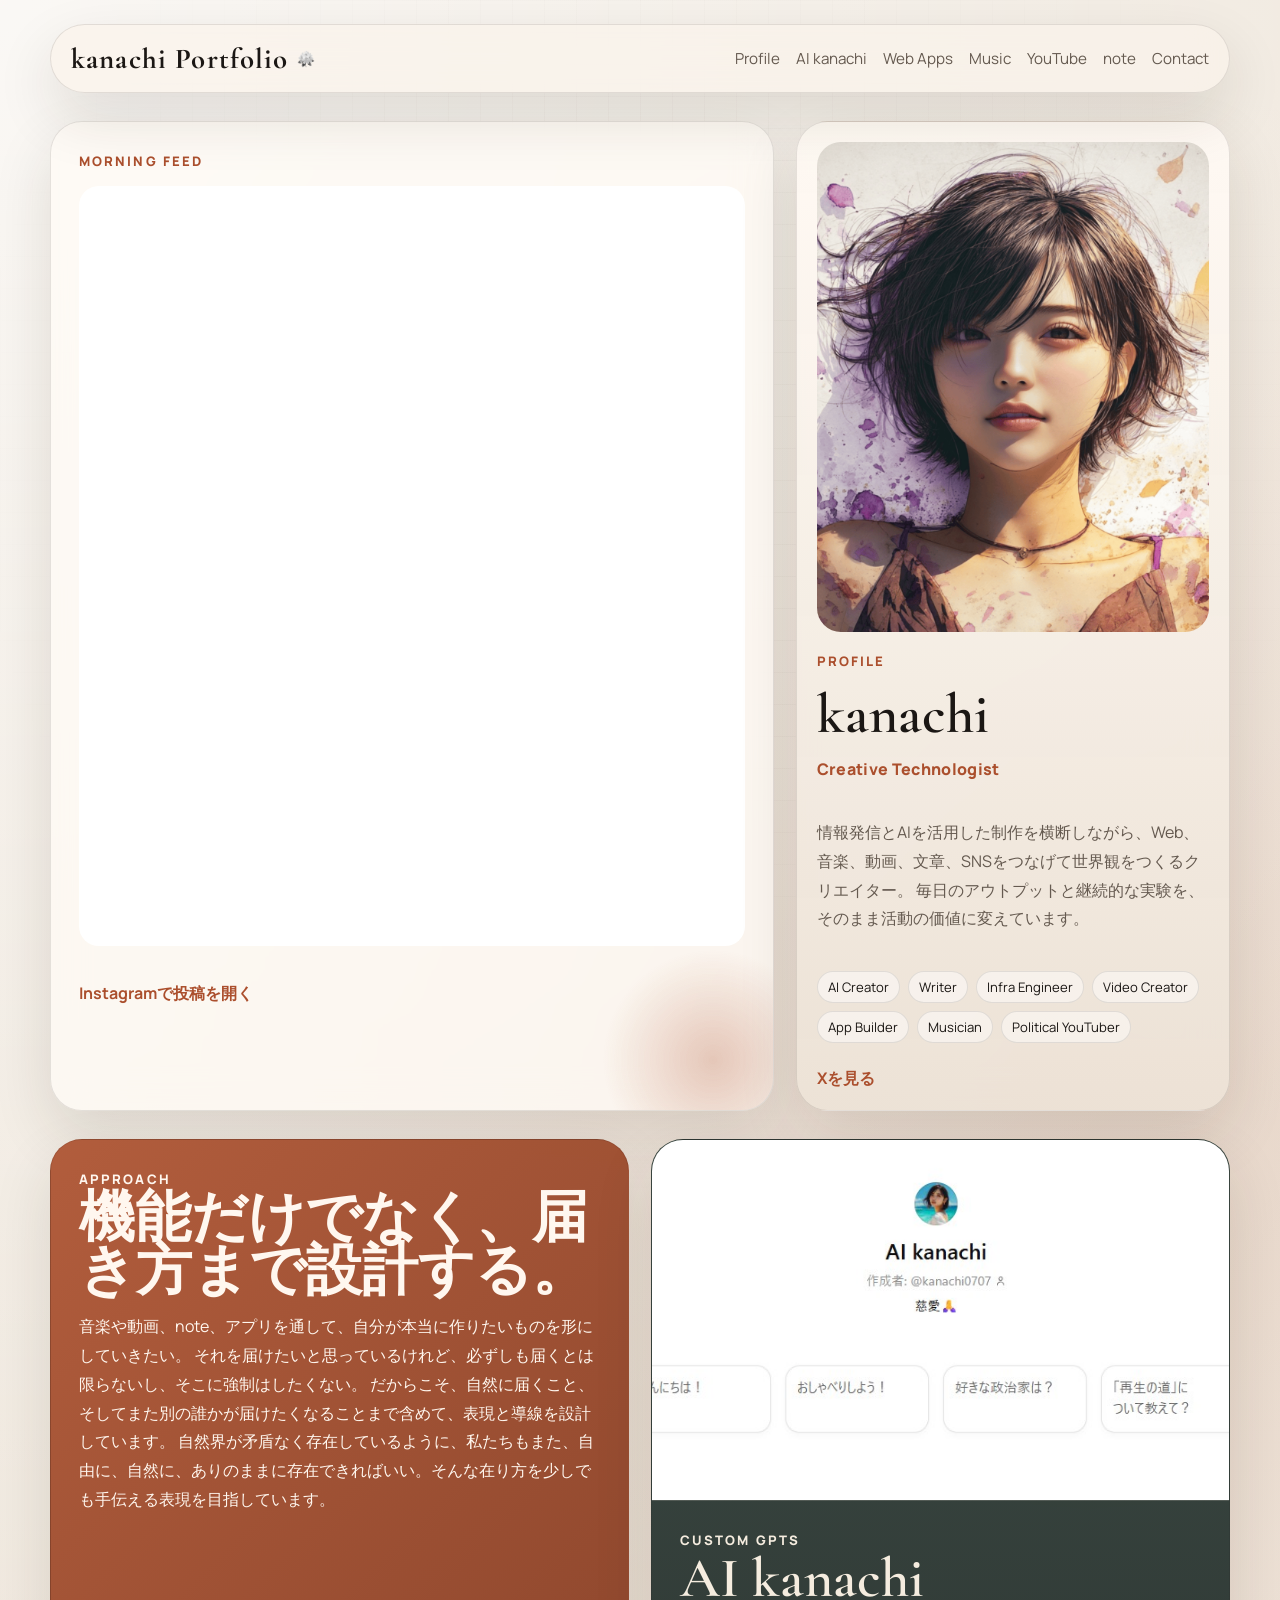
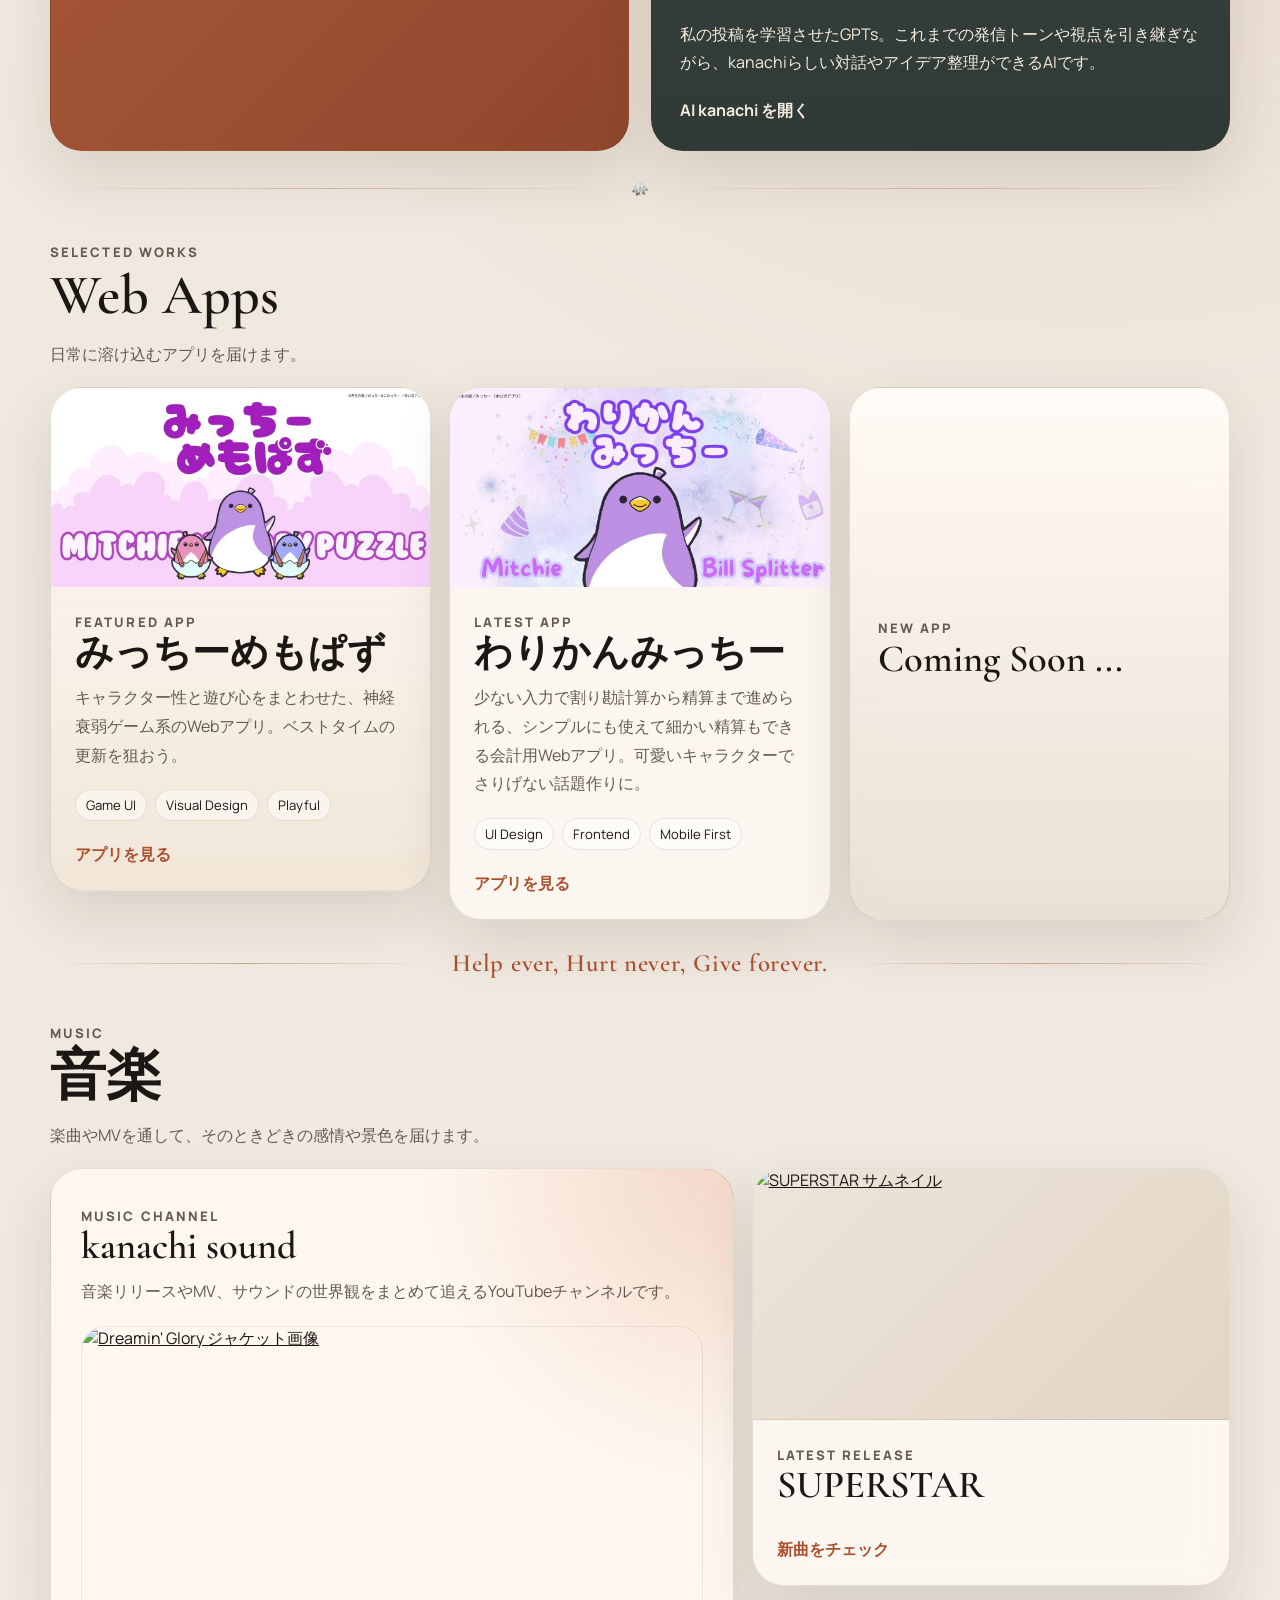
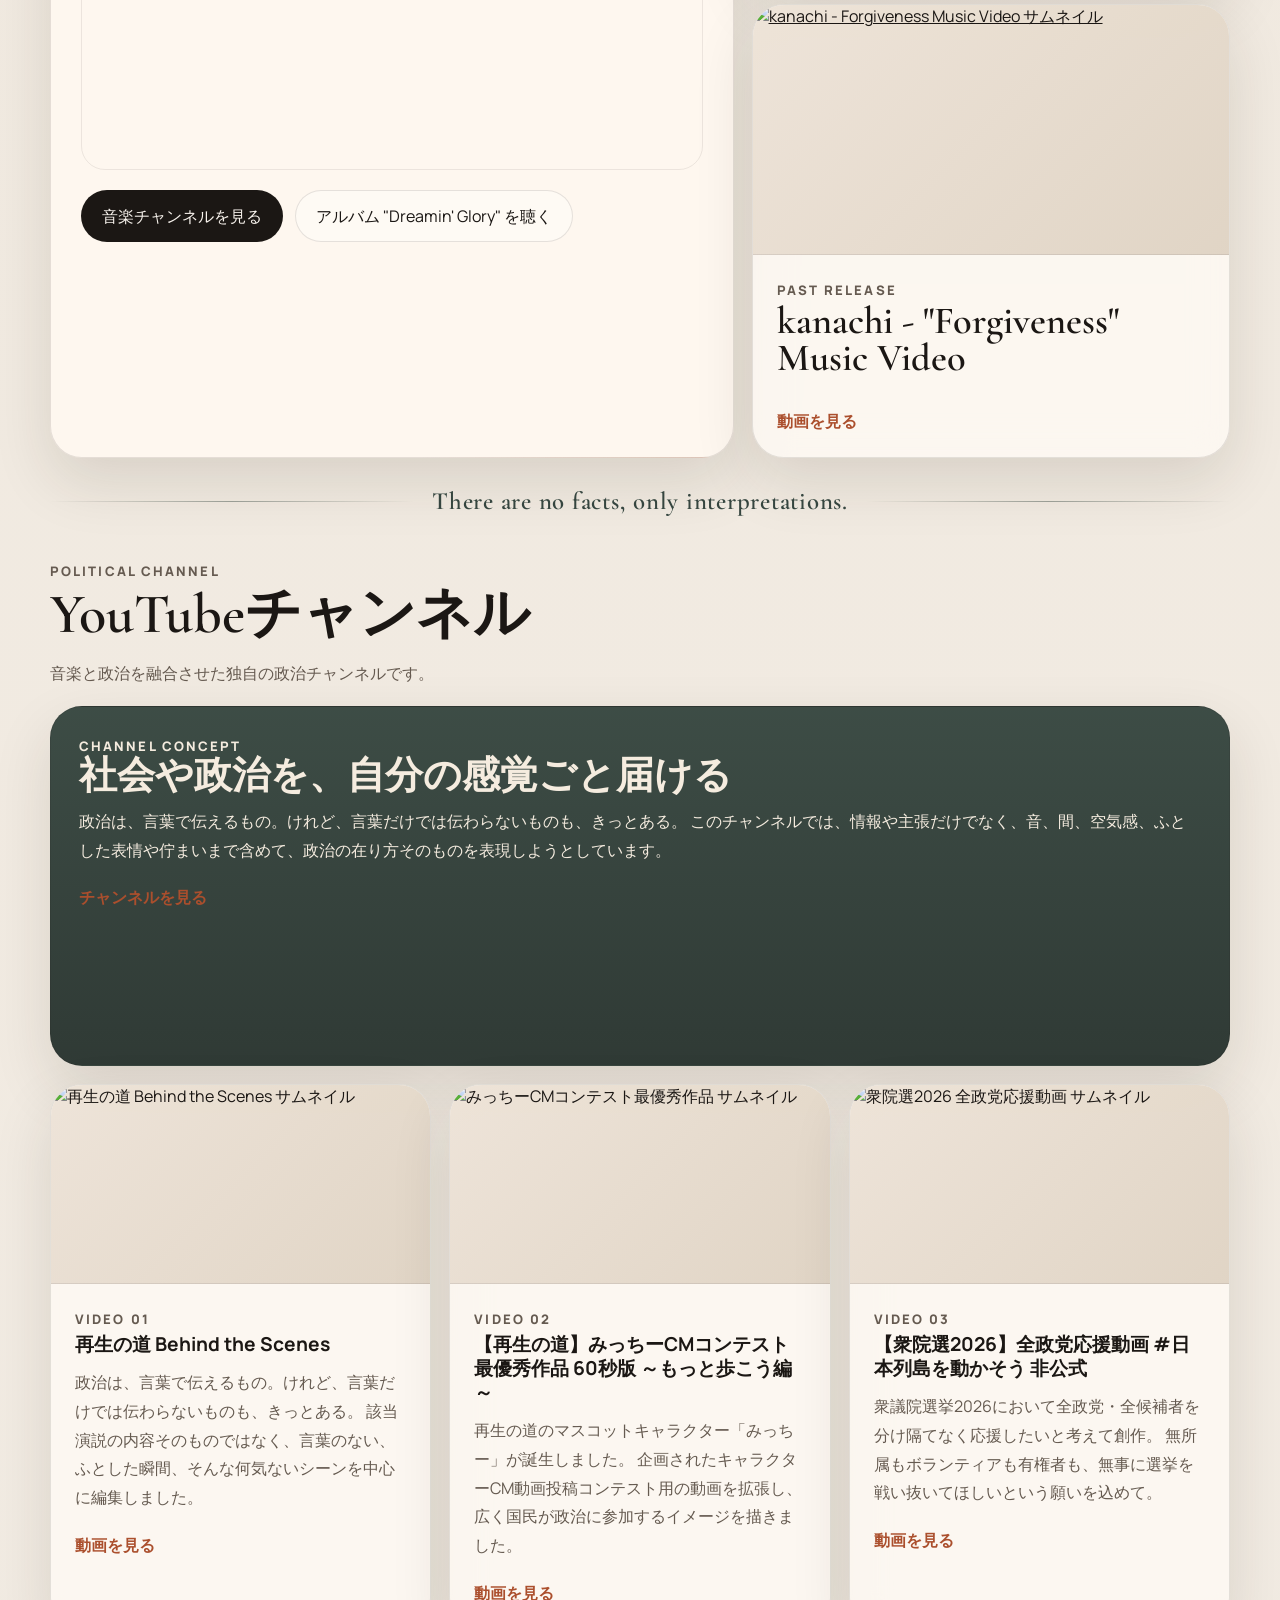
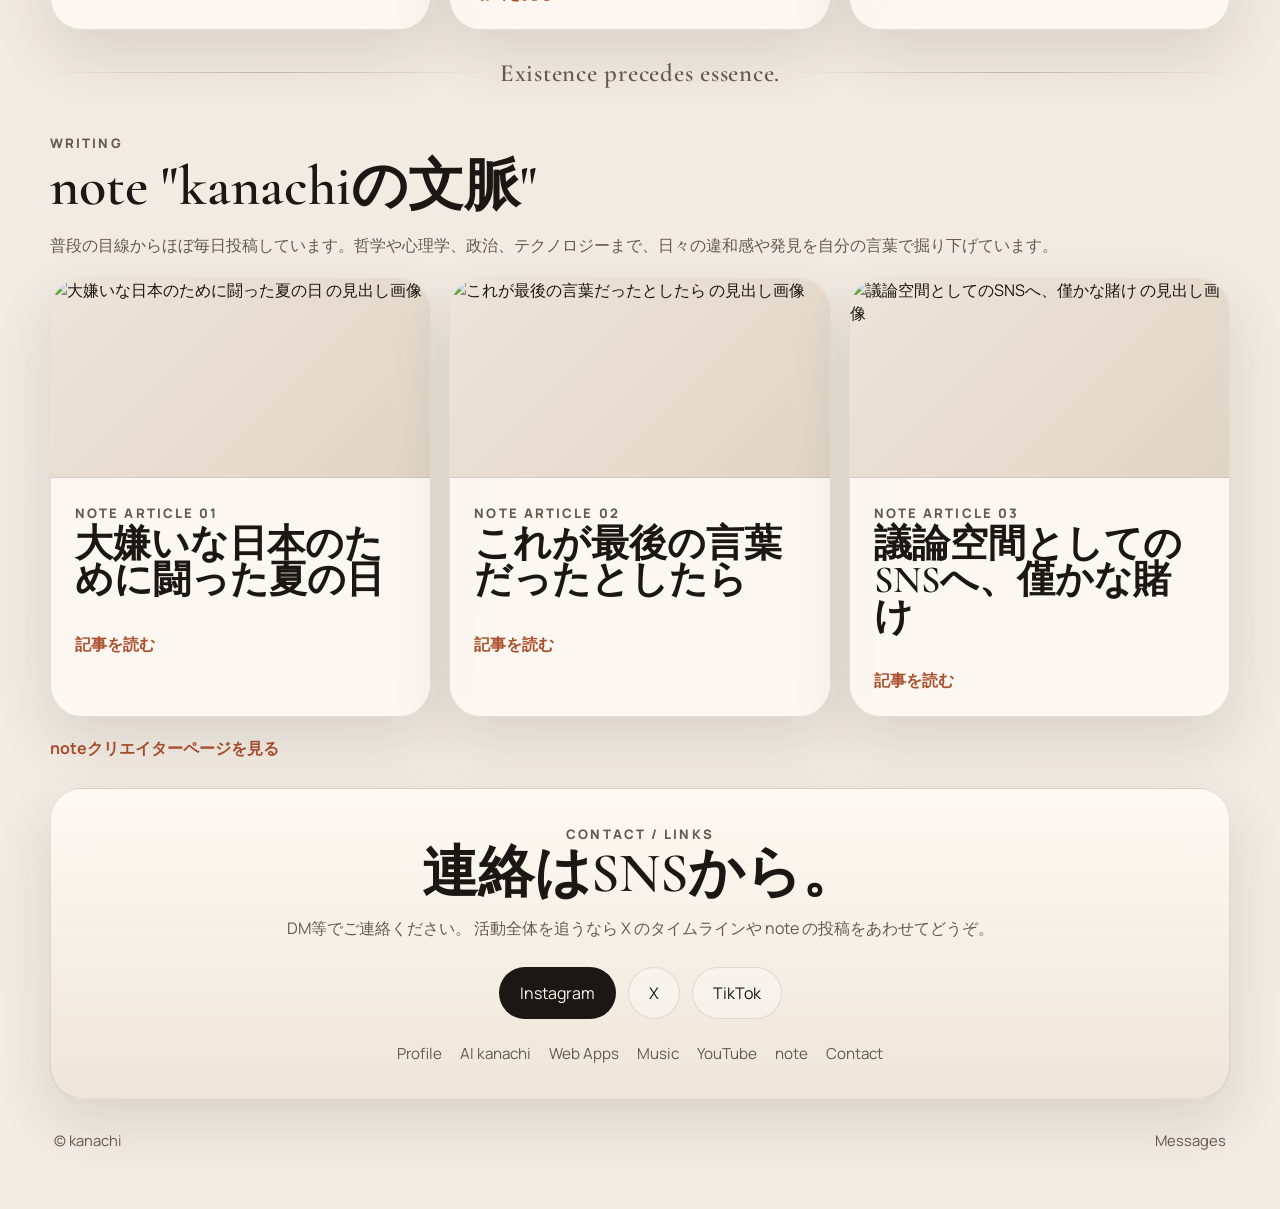
==== index.html @ 0293bef7 "Tighten profile spacing and top anchor" ====
﻿<!DOCTYPE html>
<html lang="ja">
<head>
  <meta charset="UTF-8">
  <meta name="viewport" content="width=device-width, initial-scale=1.0">
  <title>kanachi Portfolio</title>
  <meta name="description" content="kanachi | Creative Technologist">
  <meta property="og:title" content="kanachi Portfolio">
  <meta property="og:description" content="kanachi | Creative Technologist">
  <meta property="og:type" content="website">
  <meta property="og:site_name" content="kanachi Portfolio">
  <meta property="og:locale" content="ja_JP">
  <meta property="og:url" content="https://kanachi0707.github.io/portfolio/">
  <meta property="og:image" content="https://kanachi0707.github.io/portfolio/image/OGP.jpg">
  <meta property="og:image:width" content="1200">
  <meta property="og:image:height" content="630">
  <meta property="og:image:alt" content="kanachi Portfolio OGP image">
  <link rel="canonical" href="https://kanachi0707.github.io/portfolio/">
  <meta name="twitter:card" content="summary_large_image">
  <meta name="twitter:title" content="kanachi Portfolio">
  <meta name="twitter:description" content="kanachi | Creative Technologist">
  <meta name="twitter:url" content="https://kanachi0707.github.io/portfolio/">
  <meta name="twitter:image" content="https://kanachi0707.github.io/portfolio/image/OGP.jpg">
  <meta name="twitter:image:alt" content="kanachi Portfolio OGP image">
  <meta name="theme-color" content="#f2ece4">
  <link rel="icon" type="image/jpeg" href="./image/fabicon.jpg">
  <link rel="apple-touch-icon" href="./image/kanachi-apple.png">
  <link rel="manifest" href="./site.webmanifest">
  <meta name="apple-mobile-web-app-capable" content="yes">
  <meta name="apple-mobile-web-app-title" content="kanachi">
  <link rel="preconnect" href="https://fonts.googleapis.com">
  <link rel="preconnect" href="https://fonts.gstatic.com" crossorigin>
  <link href="https://fonts.googleapis.com/css2?family=Cormorant+Garamond:wght@500;600;700&family=Manrope:wght@400;500;700;800&display=swap" rel="stylesheet">
  <link rel="stylesheet" href="./style.css">
</head>
<body>
  <div id="top" class="page-shell">
    <header class="site-header">
      <a class="brand" href="#top">
        <span>kanachi Portfolio</span>
        <img class="brand-mark" src="./image/flower.png" alt="" aria-hidden="true">
      </a>
      <button class="menu-button" type="button" aria-expanded="false" aria-controls="site-nav">Menu</button>
      <nav id="site-nav" class="site-nav" aria-label="主要ナビゲーション">
        <a href="#profile">Profile</a>
        <a href="#ai-kanachi">AI kanachi</a>
        <a href="#works">Web Apps</a>
        <a href="#music">Music</a>
        <a href="#channel">YouTube</a>
        <a href="#writing">note</a>
        <a href="#contact">Contact</a>
      </nav>
    </header>

    <main>
      <section class="hero reveal">
        <div class="hero-copy hero-copy--wide">
          <div class="hero-preview-card hero-preview-card--wide">
            <p class="meta-line">Morning Feed</p>
            <div class="instagram-live-slot" data-variant="hero">
              <p class="instagram-loading">Instagram投稿を読み込み中です。</p>
            </div>
          </div>
</div>
        <aside id="profile" class="profile-card">
          <div class="profile-image-wrap">
            <img class="profile-image" src="./image/kanachihub.png" alt="kanachiのプロフィール画像">
          </div>
          <div class="profile-body">
            <p class="panel-label">Profile</p>
            <h2>kanachi</h2>
            <p class="profile-role">Creative Technologist</p>
            <p class="profile-text">
              情報発信とAIを活用した制作を横断しながら、Web、音楽、動画、文章、SNSをつなげて世界観をつくるクリエイター。
              毎日のアウトプットと継続的な実験を、そのまま活動の価値に変えています。
            </p>
            <div class="tag-row profile-tags">
              <span>AI Creator</span>
              <span>Writer</span>
              <span>Infra Engineer</span>
              <span>Video Creator</span>
              <span>App Builder</span>
              <span>Musician</span>
              <span>Political YouTuber</span>
            </div>
            <div class="profile-links">
              <a class="text-link" href="https://x.com/kanachi0707" target="_blank" rel="noreferrer">Xを見る</a>
            </div>
          </div>
        </aside>
      </section>

      <section class="intro-grid reveal">
        <article class="intro-card intro-card--accent">
          <p class="card-kicker">Approach</p>
          <h2>機能だけでなく、届き方まで設計する。</h2>
          <p>
            音楽や動画、note、アプリを通して、自分が本当に作りたいものを形にしていきたい。
            それを届けたいと思っているけれど、必ずしも届くとは限らないし、そこに強制はしたくない。
            だからこそ、自然に届くこと、そしてまた別の誰かが届けたくなることまで含めて、表現と導線を設計しています。
            自然界が矛盾なく存在しているように、私たちもまた、自由に、自然に、ありのままに存在できればいい。そんな在り方を少しでも手伝える表現を目指しています。
          </p>
        </article>
        <article id="ai-kanachi" class="intro-card ai-card ai-card--media">
          <div class="ai-card__visual">
            <img class="ai-card__image" src="./image/aikanachi.jpg" alt="AI kanachi のイメージ">
          </div>
          <div class="ai-card__body">
            <p class="card-kicker">Custom GPTs</p>
            <h2>AI kanachi</h2>
            <p>
              私の投稿を学習させたGPTs。これまでの発信トーンや視点を引き継ぎながら、kanachiらしい対話やアイデア整理ができるAIです。
            </p>
            <a class="text-link" href="https://chatgpt.com/g/g-675281b76c7881918175779fa678badf-ai-kanachi" target="_blank" rel="noreferrer">AI kanachi を開く</a>
          </div>
        </article>
      </section>

      <div class="flower-divider reveal" aria-hidden="true">
        <span class="flower-divider__rule"></span>
        <img class="flower-divider__icon" src="./image/flower.png" alt="">
        <span class="flower-divider__rule"></span>
      </div>

      <section id="works" class="content-section reveal">
        <div class="section-heading">
          <p class="section-label">Selected Works</p>
          <h2>Web Apps</h2>
          <p>日常に溶け込むアプリを届けます。</p>
        </div>
        <div class="cards-grid cards-grid--works">
          <article class="project-card project-card--media featured-card">
            <a class="project-visual" href="https://kanachi0707.github.io/memorypuzzle/" target="_blank" rel="noreferrer">
              <img class="project-ogp" src="./image/OGP_mempuz.jpg" alt="みっちーめもぱず のOGP画像">
            </a>
            <div class="project-content">
              <p class="meta-line">Featured App</p>
              <h3>みっちーめもぱず</h3>
              <p>
                キャラクター性と遊び心をまとわせた、神経衰弱ゲーム系のWebアプリ。ベストタイムの更新を狙おう。
              </p>
              <div class="tag-row">
                <span>Game UI</span>
                <span>Visual Design</span>
                <span>Playful</span>
              </div>
              <a class="text-link" href="https://kanachi0707.github.io/memorypuzzle/" target="_blank" rel="noreferrer">アプリを見る</a>
            </div>
          </article>
          <article class="project-card project-card--media">
            <a class="project-visual" href="https://kanachi0707.github.io/warikan/" target="_blank" rel="noreferrer">
              <img class="project-ogp" src="./image/OGP_warikan.jpg" alt="わりかんみっちー のOGP画像">
            </a>
            <div class="project-content">
              <p class="meta-line">LATEST APP</p>
              <h3>わりかんみっちー</h3>
              <p>
                少ない入力で割り勘計算から精算まで進められる、シンプルにも使えて細かい精算もできる会計用Webアプリ。可愛いキャラクターでさりげない話題作りに。
              </p>
              <div class="tag-row">
                <span>UI Design</span>
                <span>Frontend</span>
                <span>Mobile First</span>
              </div>
              <a class="text-link" href="https://kanachi0707.github.io/warikan/" target="_blank" rel="noreferrer">アプリを見る</a>
            </div>
          </article>
          <article class="project-card project-card--placeholder">
            <p class="meta-line">New App</p>
            <h3>Coming Soon ...</h3>
          </article>
        </div>
      </section>

      <div class="guiding-line reveal">
        <span class="guiding-line__rule" aria-hidden="true"></span>
        <a class="guiding-line__link" href="./words-help-ever.html">Help ever, Hurt never, Give forever.</a>
        <span class="guiding-line__rule" aria-hidden="true"></span>
      </div>

      <section id="music" class="content-section content-section--split reveal">
        <div class="section-heading">
          <p class="section-label">Music</p>
          <h2>音楽</h2>
          <p>楽曲やMVを通して、そのときどきの感情や景色を届けます。</p>
        </div>
        <div class="split-layout">
          <article class="spotlight-card">
            <p class="meta-line">Music Channel</p>
            <h3>kanachi sound</h3>
            <p>音楽リリースやMV、サウンドの世界観をまとめて追えるYouTubeチャンネルです。</p>
            <a class="spotlight-card__visual" href="https://www.youtube.com/playlist?list=OLAK5uy_mONM-53iprDmlLLhr1kN8z2uVm4M3Mjqo" target="_blank" rel="noreferrer">
              <img class="spotlight-card__image" src="https://i.ytimg.com/vi/_BJZ_tHwANk/hqdefault.jpg" alt="Dreamin' Glory ジャケット画像">
            </a>
            <div class="spotlight-actions">
              <a class="button button--solid" href="https://www.youtube.com/@kanachisound" target="_blank" rel="noreferrer">音楽チャンネルを見る</a>
              <a class="button button--ghost" href="https://www.youtube.com/playlist?list=OLAK5uy_mONM-53iprDmlLLhr1kN8z2uVm4M3Mjqo" target="_blank" rel="noreferrer">アルバム "Dreamin' Glory" を聴く</a>
            </div>
          </article>
          <div class="stack-list">
            <article class="mini-card mini-card--media">
              <a class="mini-card__visual" href="https://youtube.com/playlist?list=OLAK5uy_mSwegW7PwsdAsZ01VCBwgesSqKFGflDHw&si=W1vGJjs-WfnSrsyW" target="_blank" rel="noreferrer">
                <img class="mini-card__image" src="https://i.ytimg.com/vi/WN7avp5xdLE/hqdefault.jpg" alt="SUPERSTAR サムネイル">
              </a>
              <div class="mini-card__body">
                <p class="meta-line">Latest Release</p>
                <h3>SUPERSTAR</h3>
                <a class="text-link" href="https://youtube.com/playlist?list=OLAK5uy_mSwegW7PwsdAsZ01VCBwgesSqKFGflDHw&si=W1vGJjs-WfnSrsyW" target="_blank" rel="noreferrer">新曲をチェック</a>
              </div>
            </article>
            <article class="mini-card mini-card--media">
              <a class="mini-card__visual" href="https://www.youtube.com/watch?v=tKGsreGYMgE" target="_blank" rel="noreferrer">
                <img class="mini-card__image" src="https://i.ytimg.com/vi/tKGsreGYMgE/hqdefault.jpg" alt="kanachi - Forgiveness Music Video サムネイル">
              </a>
              <div class="mini-card__body">
                <p class="meta-line">Past Release</p>
                <h3>kanachi - "Forgiveness" Music Video</h3>
                <a class="text-link" href="https://www.youtube.com/watch?v=tKGsreGYMgE" target="_blank" rel="noreferrer">動画を見る</a>
              </div>
            </article>
          </div>
        </div>
      </section>

      <div class="guiding-line guiding-line--forest reveal">
        <span class="guiding-line__rule" aria-hidden="true"></span>
        <a class="guiding-line__link" href="./words-interpretations.html">There are no facts, only interpretations.</a>
        <span class="guiding-line__rule" aria-hidden="true"></span>
      </div>

      <section id="channel" class="content-section reveal">
        <div class="section-heading">
          <p class="section-label">Political Channel</p>
          <h2>YouTubeチャンネル</h2>
          <p>音楽と政治を融合させた独自の政治チャンネルです。</p>
        </div>
        <div class="channel-layout channel-layout--stacked">
          <article class="channel-card">
            <p class="meta-line">Channel Concept</p>
            <h3>社会や政治を、自分の感覚ごと届ける</h3>
            <p>
              政治は、言葉で伝えるもの。けれど、言葉だけでは伝わらないものも、きっとある。
              このチャンネルでは、情報や主張だけでなく、音、間、空気感、ふとした表情や佇まいまで含めて、政治の在り方そのものを表現しようとしています。
            </p>
            <a class="text-link" href="https://www.youtube.com/@kanachi0707" target="_blank" rel="noreferrer">チャンネルを見る</a>
          </article>
          <div class="video-grid">
            <article class="video-card">
              <div class="video-thumb-wrap">
                <img class="video-thumb" src="https://img.youtube.com/vi/J1ZR496Zzzc/hqdefault.jpg" alt="再生の道 Behind the Scenes サムネイル">
              </div>
              <div class="video-card__body">
                <p class="meta-line">Video 01</p>
                <h3 class="video-card__title--compact">再生の道 Behind the Scenes</h3>
                <p>
                  政治は、言葉で伝えるもの。けれど、言葉だけでは伝わらないものも、きっとある。
                  該当演説の内容そのものではなく、言葉のない、ふとした瞬間、そんな何気ないシーンを中心に編集しました。
                </p>
                <a class="text-link" href="https://www.youtube.com/watch?v=J1ZR496Zzzc" target="_blank" rel="noreferrer">動画を見る</a>
              </div>
            </article>
            <article class="video-card">
              <div class="video-thumb-wrap">
                <img class="video-thumb" src="https://img.youtube.com/vi/C3FgVC5IKrI/hqdefault.jpg" alt="みっちーCMコンテスト最優秀作品 サムネイル">
              </div>
              <div class="video-card__body">
                <p class="meta-line">Video 02</p>
                <h3 class="video-card__title--compact">【再生の道】みっちーCMコンテスト最優秀作品 60秒版 ～もっと歩こう編～</h3>
                <p>
                  再生の道のマスコットキャラクター「みっちー」が誕生しました。
                  企画されたキャラクターCM動画投稿コンテスト用の動画を拡張し、広く国民が政治に参加するイメージを描きました。
                </p>
                <a class="text-link" href="https://www.youtube.com/watch?v=C3FgVC5IKrI" target="_blank" rel="noreferrer">動画を見る</a>
              </div>
            </article>
            <article class="video-card">
              <div class="video-thumb-wrap">
                <img class="video-thumb" src="https://img.youtube.com/vi/yLJySVWP5ug/hqdefault.jpg" alt="衆院選2026 全政党応援動画 サムネイル">
              </div>
              <div class="video-card__body">
                <p class="meta-line">Video 03</p>
                <h3 class="video-card__title--compact">【衆院選2026】全政党応援動画 #日本列島を動かそう 非公式</h3>
                <p>
                  衆議院選挙2026において全政党・全候補者を分け隔てなく応援したいと考えて創作。
                  無所属もボランティアも有権者も、無事に選挙を戦い抜いてほしいという願いを込めて。
                </p>
                <a class="text-link" href="https://youtu.be/yLJySVWP5ug" target="_blank" rel="noreferrer">動画を見る</a>
              </div>
            </article>
          </div>
        </div>
      </section>

      <div class="guiding-line guiding-line--paper reveal">
        <span class="guiding-line__rule" aria-hidden="true"></span>
        <a class="guiding-line__link" href="./words-existence.html">Existence precedes essence.</a>
        <span class="guiding-line__rule" aria-hidden="true"></span>
      </div>

      <section id="writing" class="content-section content-section--editorial reveal">
        <div class="section-heading">
          <p class="section-label">Writing</p>
          <h2>note "kanachiの文脈"</h2>
          <p>普段の目線からほぼ毎日投稿しています。哲学や心理学、政治、テクノロジーまで、日々の違和感や発見を自分の言葉で掘り下げています。</p>
        </div>
        <div class="editorial-grid editorial-grid--notes">
          <article class="essay-card essay-card--media">
            <div class="essay-visual">
              <img class="essay-ogp" src="https://assets.st-note.com/production/uploads/images/150839181/rectangle_large_type_2_ae4a0f712758dc8754ea646e160f1f69.png?width=1200" alt="大嫌いな日本のために闘った夏の日 の見出し画像">
            </div>
            <div class="essay-content">
              <p class="meta-line">Note Article 01</p>
              <h3>大嫌いな日本のために闘った夏の日</h3>
              <a class="text-link" href="https://note.com/kanach/n/n4ac36de35c74" target="_blank" rel="noreferrer">記事を読む</a>
            </div>
          </article>
          <article class="essay-card essay-card--media">
            <div class="essay-visual">
              <img class="essay-ogp" src="https://assets.st-note.com/production/uploads/images/210853476/rectangle_large_type_2_9e786cea6ab2af4f34408410202eebd1.png?width=1280" alt="これが最後の言葉だったとしたら の見出し画像">
            </div>
            <div class="essay-content">
              <p class="meta-line">Note Article 02</p>
              <h3>これが最後の言葉だったとしたら</h3>
              <a class="text-link" href="https://note.com/kanach/n/n2f4f0486bec9" target="_blank" rel="noreferrer">記事を読む</a>
            </div>
          </article>
          <article class="essay-card essay-card--media">
            <div class="essay-visual">
              <img class="essay-ogp" src="https://assets.st-note.com/production/uploads/images/7243521/rectangle_large_type_2_eeba232ff3f3f13e1de22b255ece7ba8.jpg?width=1280" alt="議論空間としてのSNSへ、僅かな賭け の見出し画像">
            </div>
            <div class="essay-content">
              <p class="meta-line">Note Article 03</p>
              <h3>議論空間としてのSNSへ、僅かな賭け</h3>
              <a class="text-link" href="https://note.com/kanach/n/ne1556537ce5f" target="_blank" rel="noreferrer">記事を読む</a>
            </div>
          </article>
        </div>
        <a class="text-link text-link--section" href="https://note.com/kanach" target="_blank" rel="noreferrer">noteクリエイターページを見る</a>
      </section>

      <section id="contact" class="contact-section reveal">
        <p class="section-label">Contact / Links</p>
        <h2>連絡はSNSから。</h2>
        <p>
          DM等でご連絡ください。
          活動全体を追うなら X のタイムラインや note の投稿をあわせてどうぞ。
        </p>
        <div class="contact-actions">
          <a class="button button--solid" href="https://www.instagram.com/kanachi0707/" target="_blank" rel="noreferrer">Instagram</a>
          <a class="button button--ghost" href="https://x.com/kanachi0707" target="_blank" rel="noreferrer">X</a>
          <a class="button button--ghost" href="https://www.tiktok.com/@kanachi22" target="_blank" rel="noreferrer">TikTok</a>
        </div>
        <div class="link-cluster link-cluster--nav">
          <a href="#profile">Profile</a>
          <a href="#ai-kanachi">AI kanachi</a>
          <a href="#works">Web Apps</a>
          <a href="#music">Music</a>
          <a href="#channel">YouTube</a>
          <a href="#writing">note</a>
          <a href="#contact">Contact</a>
        </div>
      </section>
    </main>

    <footer class="site-footer">
      <p>© kanachi</p>
      <p><a id="footer-messages-link" class="footer-message-link" href="./words-help-ever.html">Messages</a></p>
    </footer>
  </div>

  <script src="./instagram-latest.js"></script>
  <script src="./script.js"></script>
</body>
</html>
---- style.css ----
﻿:root {
  --bg: #f2ece4;
  --bg-strong: #e7ddcf;
  --surface: rgba(255, 251, 246, 0.74);
  --surface-strong: rgba(255, 248, 240, 0.94);
  --ink: #1b1714;
  --muted: #655a50;
  --line: rgba(27, 23, 20, 0.11);
  --accent: #ab4f2d;
  --accent-soft: #d68967;
  --forest: #35453f;
  --shadow: 0 24px 60px rgba(43, 31, 17, 0.12);
  --radius-lg: 32px;
  --radius-md: 22px;
}

* {
  box-sizing: border-box;
}

html {
  scroll-behavior: smooth;
  -webkit-text-size-adjust: 100%;
  text-size-adjust: 100%;
}

body {
  margin: 0;
  min-height: 100vh;
  background:
    radial-gradient(circle at top left, rgba(255, 255, 255, 0.72), transparent 28%),
    radial-gradient(circle at 85% 18%, rgba(171, 79, 45, 0.12), transparent 20%),
    linear-gradient(180deg, #efe7dc 0%, var(--bg) 100%);
  color: var(--ink);
  font-family: "Manrope", "Aptos", sans-serif;
}

body::before {
  content: "";
  position: fixed;
  inset: 0;
  pointer-events: none;
  background-image:
    linear-gradient(rgba(27, 23, 20, 0.02) 1px, transparent 1px),
    linear-gradient(90deg, rgba(27, 23, 20, 0.02) 1px, transparent 1px);
  background-size: 32px 32px;
  mask-image: radial-gradient(circle at center, black 40%, transparent 90%);
}

a {
  color: inherit;
}

img,
iframe {
  display: block;
  max-width: 100%;
}

button {
  font: inherit;
}

.page-shell {
  width: min(1180px, calc(100% - 32px));
  margin: 0 auto;
  padding: 24px 0 56px;
}

.site-header {
  position: sticky;
  top: 14px;
  z-index: 10;
  display: flex;
  align-items: center;
  justify-content: space-between;
  gap: 16px;
  padding: 16px 20px;
  margin-bottom: 28px;
  border: 1px solid var(--line);
  border-radius: 999px;
  background: rgba(250, 243, 235, 0.72);
  backdrop-filter: blur(18px);
  box-shadow: var(--shadow);
}

.brand,
.site-nav a,
.text-link,
.link-cluster a,
.word-page-back,
.word-page-links a,
.guiding-line__link {
  text-decoration: none;
}

.brand {
  display: inline-flex;
  align-items: center;
  gap: 8px;
  font-family: "Cormorant Garamond", Georgia, serif;
  font-size: 1.8rem;
  font-weight: 700;
  letter-spacing: 0.04em;
}

.brand-mark {
  width: 18px;
  height: 18px;
  object-fit: contain;
  flex: 0 0 auto;
}

.site-nav {
  display: flex;
  flex-wrap: nowrap;
  gap: 16px;
  overflow-x: auto;
  scrollbar-width: none;
}

.site-nav::-webkit-scrollbar {
  display: none;
}

.site-nav a {
  color: var(--muted);
  font-size: 0.95rem;
}

.site-nav a:hover,
.text-link:hover,
.link-cluster a:hover,
.word-page-back:hover,
.word-page-links a:hover {
  color: var(--accent);
}

.menu-button {
  display: none;
  border: 1px solid var(--line);
  border-radius: 999px;
  padding: 10px 16px;
  background: transparent;
}

.hero,
.intro-grid,
.content-section,
.contact-section {
  margin-bottom: 28px;
}

.hero {
  display: grid;
  grid-template-columns: minmax(0, 1.25fr) minmax(320px, 0.75fr);
  gap: 22px;
  align-items: stretch;
}

.hero-copy,
.profile-card,
.intro-card,
.project-card,
.spotlight-card,
.mini-card,
.channel-card,
.video-item,
.video-card,
.essay-card,
.contact-section,
.word-page-card {
  position: relative;
  overflow: hidden;
  border: 1px solid var(--line);
  border-radius: var(--radius-lg);
  background: var(--surface);
  box-shadow: var(--shadow);
  backdrop-filter: blur(18px);
}

.hero-copy {
  padding: 28px;
  min-height: 520px;
}

.hero-copy::after {
  content: "";
  position: absolute;
  right: -60px;
  bottom: -70px;
  width: 240px;
  height: 240px;
  border-radius: 50%;
  background: radial-gradient(circle, rgba(171, 79, 45, 0.28), transparent 65%);
}

.hero-copy--wide {
  display: grid;
  align-content: space-between;
}

.hero-preview-card {
  padding: 0;
  border: 0;
  background: transparent;
}

.hero-preview-card--wide {
  min-height: 100%;
}

.profile-card {
  padding: 20px;
  background:
    linear-gradient(180deg, rgba(255, 250, 244, 0.95), rgba(236, 226, 214, 0.92));
}

.profile-image-wrap {
  aspect-ratio: 4 / 5;
  overflow: hidden;
  border-radius: 24px;
  background: rgba(255, 255, 255, 0.42);
}

.profile-image {
  width: 100%;
  height: 100%;
  object-fit: cover;
}

.profile-body {
  display: grid;
  gap: 2px;
  margin-top: 18px;
}

.profile-role {
  margin-top: -2px;
  color: var(--accent);
  font-weight: 800;
  letter-spacing: 0.02em;
  text-transform: none;
}

.profile-text {
  color: var(--muted);
}

.profile-tags {
  margin-top: 10px;
}

.profile-links {
  display: flex;
  flex-wrap: wrap;
  gap: 16px;
}

.eyebrow,
.section-label,
.meta-line,
.card-kicker,
.panel-label {
  margin: 0 0 12px;
  color: var(--accent);
  font-size: 0.82rem;
  font-weight: 800;
  letter-spacing: 0.16em;
  text-transform: uppercase;
}

h1,
h2,
h3 {
  margin: 0;
  font-family: "Cormorant Garamond", Georgia, serif;
  font-weight: 600;
  line-height: 0.95;
}

h1 {
  font-size: clamp(3.2rem, 8vw, 6.2rem);
  max-width: 10ch;
}

h2 {
  font-size: clamp(2.2rem, 5vw, 3.5rem);
  margin-bottom: 14px;
}

h3 {
  font-size: clamp(1.8rem, 4vw, 2.4rem);
  margin-bottom: 12px;
}

p {
  line-height: 1.8;
}

.section-heading p,
.intro-card p,
.project-card p,
.spotlight-card p,
.mini-card p,
.channel-card p,
.video-item p,
.video-card p,
.essay-card p,
.contact-section p,
.word-page-card p {
  margin: 0;
  color: var(--muted);
}

.hero-actions,
.contact-actions {
  display: flex;
  flex-wrap: wrap;
  gap: 12px;
  margin-top: 24px;
}

.contact-actions {
  justify-content: center;
}

.button {
  display: inline-flex;
  align-items: center;
  justify-content: center;
  min-height: 52px;
  padding: 0 20px;
  border-radius: 999px;
  border: 1px solid transparent;
  text-decoration: none;
  transition: transform 0.2s ease, background-color 0.2s ease, border-color 0.2s ease;
}

.button:hover {
  transform: translateY(-2px);
}

.button--solid {
  background: var(--ink);
  color: #f8f3ed;
}

.button--ghost {
  border-color: var(--line);
  background: rgba(255, 255, 255, 0.3);
}

.instagram-live-slot {
  display: grid;
  gap: 14px;
}

.instagram-live-card {
  display: grid;
  gap: 14px;
}

.instagram-embed-frame {
  width: 100%;
  min-height: 620px;
  border: 0;
  border-radius: 20px;
  background: #fff;
}

.instagram-live-slot[data-variant="hero"] .instagram-embed-frame {
  min-height: 760px;
}

.instagram-caption,
.instagram-meta,
.instagram-loading {
  color: var(--muted);
  font-size: 0.95rem;
}

.instagram-meta {
  font-size: 0.88rem;
}

.guiding-line {
  display: grid;
  grid-template-columns: minmax(80px, 1fr) auto minmax(80px, 1fr);
  align-items: center;
  gap: 18px;
  margin: 8px 0 34px;
  color: var(--accent);
  font-family: "Cormorant Garamond", Georgia, serif;
  font-size: clamp(1.2rem, 2vw, 1.55rem);
  font-weight: 600;
  letter-spacing: 0.03em;
}

.guiding-line__link {
  color: inherit;
  font: inherit;
  letter-spacing: inherit;
  text-decoration: none;
  text-align: center;
  white-space: nowrap;
  transition: opacity 0.2s ease, transform 0.2s ease;
}

.guiding-line__link:hover {
  opacity: 0.72;
  transform: translateY(-1px);
}

.guiding-line__rule {
  height: 1px;
  background: linear-gradient(90deg, transparent, rgba(171, 79, 45, 0.45), transparent);
}

.guiding-line--forest {
  color: var(--forest);
}

.guiding-line--forest .guiding-line__rule {
  background: linear-gradient(90deg, transparent, rgba(53, 69, 63, 0.45), transparent);
}

.guiding-line--paper {
  color: var(--muted);
}

.guiding-line--paper .guiding-line__rule {
  background: linear-gradient(90deg, transparent, rgba(101, 90, 80, 0.35), transparent);
}

.intro-grid {
  display: grid;
  grid-template-columns: repeat(2, minmax(0, 1fr));
  gap: 22px;
}

.intro-card,
.project-card,
.spotlight-card,
.channel-card,
.essay-card,
.contact-section {
  padding: 28px;
}

.intro-card--accent {
  background:
    linear-gradient(135deg, rgba(171, 79, 45, 0.92), rgba(132, 55, 28, 0.92)),
    var(--surface);
}

.intro-card--accent,
.intro-card--accent p,
.intro-card--accent .card-kicker,
.intro-card--accent h2 {
  color: #fff7ef;
}

.ai-card {
  background:
    linear-gradient(180deg, rgba(53, 69, 63, 0.96), rgba(39, 50, 46, 0.96));
}

.ai-card,
.ai-card p,
.ai-card .card-kicker,
.ai-card h2,
.ai-card .text-link {
  color: #f5ecdf;
}
.ai-card--media {
  padding: 0;
}

.ai-card__visual {
  aspect-ratio: 1.6 / 1;
  overflow: hidden;
  border-bottom: 1px solid rgba(245, 236, 223, 0.16);
}

.ai-card__image {
  width: 100%;
  height: 100%;
  object-fit: cover;
}

.ai-card__body {
  padding: 28px;
}

.content-section {
  padding: 10px 0 0;
}

.section-heading {
  display: grid;
  gap: 4px;
  margin-bottom: 18px;
}

.cards-grid,
.video-grid {
  display: grid;
  gap: 18px;
}

.cards-grid--works {
  grid-template-columns: repeat(3, minmax(0, 1fr));
  align-items: start;
}

.project-card--media,
.essay-card--media,
.video-card {
  padding: 0;
}

.project-visual,
.essay-visual,
.video-thumb-wrap {
  aspect-ratio: 1.9 / 1;
  overflow: hidden;
  border-bottom: 1px solid var(--line);
  background: linear-gradient(135deg, rgba(236, 226, 214, 0.9), rgba(221, 209, 192, 0.9));
}

.project-ogp,
.essay-ogp,
.video-thumb {
  width: 100%;
  height: 100%;
  object-fit: cover;
}

.project-content,
.essay-content,
.video-card__body {
  padding: 24px;
}

.video-card__body h3 {
  font-family: "Manrope", "Aptos", sans-serif;
  font-weight: 700;
  line-height: 1.25;
}

.video-card__title--compact {
  font-size: clamp(0.9rem, 2vw, 1.2rem);
  line-height: 1.45;
}

.project-card--placeholder,
.essay-card--placeholder {
  display: grid;
  align-content: center;
  justify-items: start;
  min-height: 100%;
  background: linear-gradient(180deg, rgba(255, 251, 246, 0.98), rgba(233, 222, 209, 0.88));
}

.featured-card {
  background: linear-gradient(180deg, rgba(255, 251, 246, 0.98), rgba(241, 229, 215, 0.92));
}

.tag-row {
  display: flex;
  flex-wrap: wrap;
  gap: 8px;
  margin-top: 20px;
}

.tag-row span {
  display: inline-flex;
  align-items: center;
  min-height: 32px;
  padding: 0 10px;
  border: 1px solid rgba(27, 23, 20, 0.1);
  border-radius: 999px;
  background: rgba(255, 255, 255, 0.48);
  color: var(--ink);
  font-size: 0.82rem;
}

.text-link {
  display: inline-flex;
  margin-top: 22px;
  color: var(--accent);
  font-weight: 700;
}

.text-link--section {
  margin-top: 20px;
}

.split-layout,
.channel-layout,
.editorial-grid {
  display: grid;
  gap: 18px;
}

.split-layout {
  grid-template-columns: minmax(0, 1fr) minmax(280px, 0.7fr);
}

.stack-list,
.video-column {
  display: grid;
  gap: 18px;
}

.spotlight-card {
  padding: 36px 30px;
  min-height: 320px;
  background:
    radial-gradient(circle at top right, rgba(214, 137, 103, 0.28), transparent 28%),
    rgba(255, 249, 241, 0.88);
}

.mini-card,
.video-item {
  padding: 24px;
}

.channel-layout {
  grid-template-columns: minmax(320px, 1fr) minmax(0, 0.82fr);
}

.channel-layout--stacked {
  grid-template-columns: 1fr;
}

.channel-card {
  min-height: 360px;
  background:
    linear-gradient(180deg, rgba(53, 69, 63, 0.96), rgba(39, 50, 46, 0.96));
}

.channel-card,
.channel-card p,
.channel-card .meta-line,
.channel-card h3 {
  color: #f5ecdf;
}

.video-grid {
  grid-template-columns: repeat(3, minmax(0, 1fr));
}

.editorial-grid {
  grid-template-columns: repeat(2, minmax(0, 1fr));
}

.editorial-grid--notes {
  grid-template-columns: repeat(3, minmax(0, 1fr));
}

.editorial-grid--notes .essay-card:nth-child(2),
.editorial-grid--notes .essay-card:nth-child(3) {
  transform: none;
}

.contact-section {
  padding: 34px 28px;
  text-align: center;
  background:
    linear-gradient(180deg, rgba(255, 250, 244, 0.94), rgba(237, 228, 216, 0.9));
}

.link-cluster,
.word-page-links {
  display: flex;
  flex-wrap: wrap;
  gap: 10px;
  margin-top: 28px;
}

.link-cluster {
  justify-content: center;
  margin-top: 24px;
}
.link-cluster--nav {
  gap: 18px;
}

.link-cluster--nav a {
  display: inline-flex;
  align-items: center;
  color: var(--muted);
  font-size: 0.95rem;
  text-decoration: none;
}

.link-cluster--nav a:hover {
  color: var(--accent);
}

.word-page-body {
  display: grid;
  place-items: center;
}

.word-page-shell {
  width: min(900px, calc(100% - 32px));
  padding: 56px 0;
}

.word-page-back {
  display: inline-flex;
  margin-bottom: 18px;
  color: var(--muted);
}

.word-page-card {
  padding: 42px;
  background: var(--surface-strong);
}

.word-page-card h1 {
  margin-bottom: 18px;
  font-size: clamp(2.4rem, 6vw, 4.8rem);
  max-width: none;
}

.word-page-links {
  display: flex;
  flex-wrap: wrap;
  gap: 10px;
  margin-top: 28px;
}

.site-footer {
  display: flex;
  align-items: center;
  justify-content: space-between;
  gap: 16px;
  padding: 0 4px;
  color: var(--muted);
  font-size: 0.92rem;
}

.site-footer p {
  display: flex;
  align-items: center;
  margin: 0;
}

.site-footer p:last-child {
  margin-left: auto;
  text-align: right;
}

.footer-message-link {
  display: inline-flex;
  align-items: center;
  color: inherit;
  text-decoration: none;
}

.footer-message-link:hover {
  color: var(--accent);
}

.reveal {
  opacity: 0;
  transform: translateY(32px);
  transition: opacity 0.8s ease, transform 0.8s ease;
  transition-delay: var(--delay, 0s);
}

.reveal.is-visible {
  opacity: 1;
  transform: translateY(0);
}

@media (max-width: 920px) {
  .hero,
  .intro-grid,
  .cards-grid--works,
  .split-layout,
  .channel-layout,
  .video-grid,
  .editorial-grid,
  .editorial-grid--notes {
    grid-template-columns: 1fr;
  }

  .hero-copy {
    min-height: auto;
  }

  .profile-card {
    display: grid;
    grid-template-columns: minmax(180px, 240px) minmax(0, 1fr);
    gap: 18px;
    align-items: center;
  }

  .profile-body {
    margin-top: 0;
  }

  .instagram-live-slot[data-variant="hero"] .instagram-embed-frame {
    min-height: 620px;
  }

  .guiding-line {
    grid-template-columns: 1fr;
    gap: 10px;
    margin-bottom: 28px;
  }

  .guiding-line__link {
    white-space: normal;
  }
}

@media (max-width: 720px) {
  .page-shell {
    width: min(100%, calc(100% - 24px));
    padding-top: 16px;
  }

  .site-header {
    display: grid;
    grid-template-columns: minmax(0, 1fr) auto;
    align-items: center;
    gap: 10px;
    border-radius: 28px;
    padding: 14px 16px;
  }

  .menu-button {
    display: inline-flex;
    white-space: nowrap;
  }

  .brand {
    min-width: 0;
    gap: 6px;
    font-size: 1.35rem;
    letter-spacing: 0.01em;
    white-space: nowrap;
    overflow: hidden;
  }

  .brand-mark {
    width: 14px;
    height: 14px;
  }

  .brand span {
    overflow: hidden;
    text-overflow: ellipsis;
    white-space: nowrap;
  }

  .menu-button {
    margin-left: 0;
    flex: 0 0 auto;
    align-self: center;
  }

  .site-nav {
    display: none;
    width: 100%;
    padding-top: 8px;
    border-top: 1px solid var(--line);
  }

  .site-nav.is-open {
    display: flex;
    flex-direction: column;
    gap: 12px;
  }

  .hero-copy,
  .profile-card,
  .intro-card,
  .project-card,
  .spotlight-card,
  .mini-card,
  .channel-card,
  .video-item,
  .video-card,
  .essay-card,
  .contact-section,
  .word-page-card {
    border-radius: 24px;
  }

  .hero-copy {
    padding: 24px;
  }

  .profile-card,
  .intro-card,
  .project-card,
  .spotlight-card,
  .channel-card,
  .essay-card,
  .contact-section,
  .project-content,
  .essay-content,
  .video-card__body,
  .word-page-card,
  .ai-card__body {
    padding: 24px;
  }

  .profile-card {
    grid-template-columns: 1fr;
  }

  .instagram-embed-frame,
  .instagram-live-slot[data-variant="hero"] .instagram-embed-frame {
    min-height: 420px;
  }

  .site-footer {
    flex-direction: column;
  }
}








.word-page-links--nav {
  gap: 18px;
}

.word-page-links--nav a {
  display: inline-flex;
  align-items: center;
  color: var(--muted);
  font-size: 0.95rem;
  text-decoration: none;
}

.word-page-links--nav a:hover {
  color: var(--accent);
}




.word-page-footer {
  width: min(900px, calc(100% - 32px));
  margin: 0 auto 32px;
  justify-content: flex-start;
}





.mini-card--media {
  padding: 0;
}

.mini-card__visual {
  display: block;
  aspect-ratio: 1.9 / 1;
  overflow: hidden;
  border-bottom: 1px solid var(--line);
  background: linear-gradient(135deg, rgba(236, 226, 214, 0.9), rgba(221, 209, 192, 0.9));
}

.mini-card__image {
  width: 100%;
  height: 100%;
  object-fit: cover;
}

.mini-card__body {
  padding: 24px;
}

.spotlight-card__visual {
  display: block;
  margin-top: 20px;
  overflow: hidden;
  border-radius: 24px;
  border: 1px solid rgba(27, 23, 20, 0.08);
}

.spotlight-card__image {
  width: 100%;
  aspect-ratio: 1.4 / 1;
  object-fit: cover;
}

.spotlight-actions {
  display: flex;
  flex-wrap: wrap;
  gap: 12px;
  margin-top: 20px;
}




.flower-divider {
  display: grid;
  grid-template-columns: minmax(80px, 1fr) auto minmax(80px, 1fr);
  align-items: center;
  gap: 14px;
  margin: 8px 0 34px;
}

.flower-divider__rule {
  height: 1px;
  background: linear-gradient(90deg, transparent, rgba(171, 79, 45, 0.32), transparent);
}

.flower-divider__icon {
  width: 18px;
  height: 18px;
  object-fit: contain;
  opacity: 0.86;
}
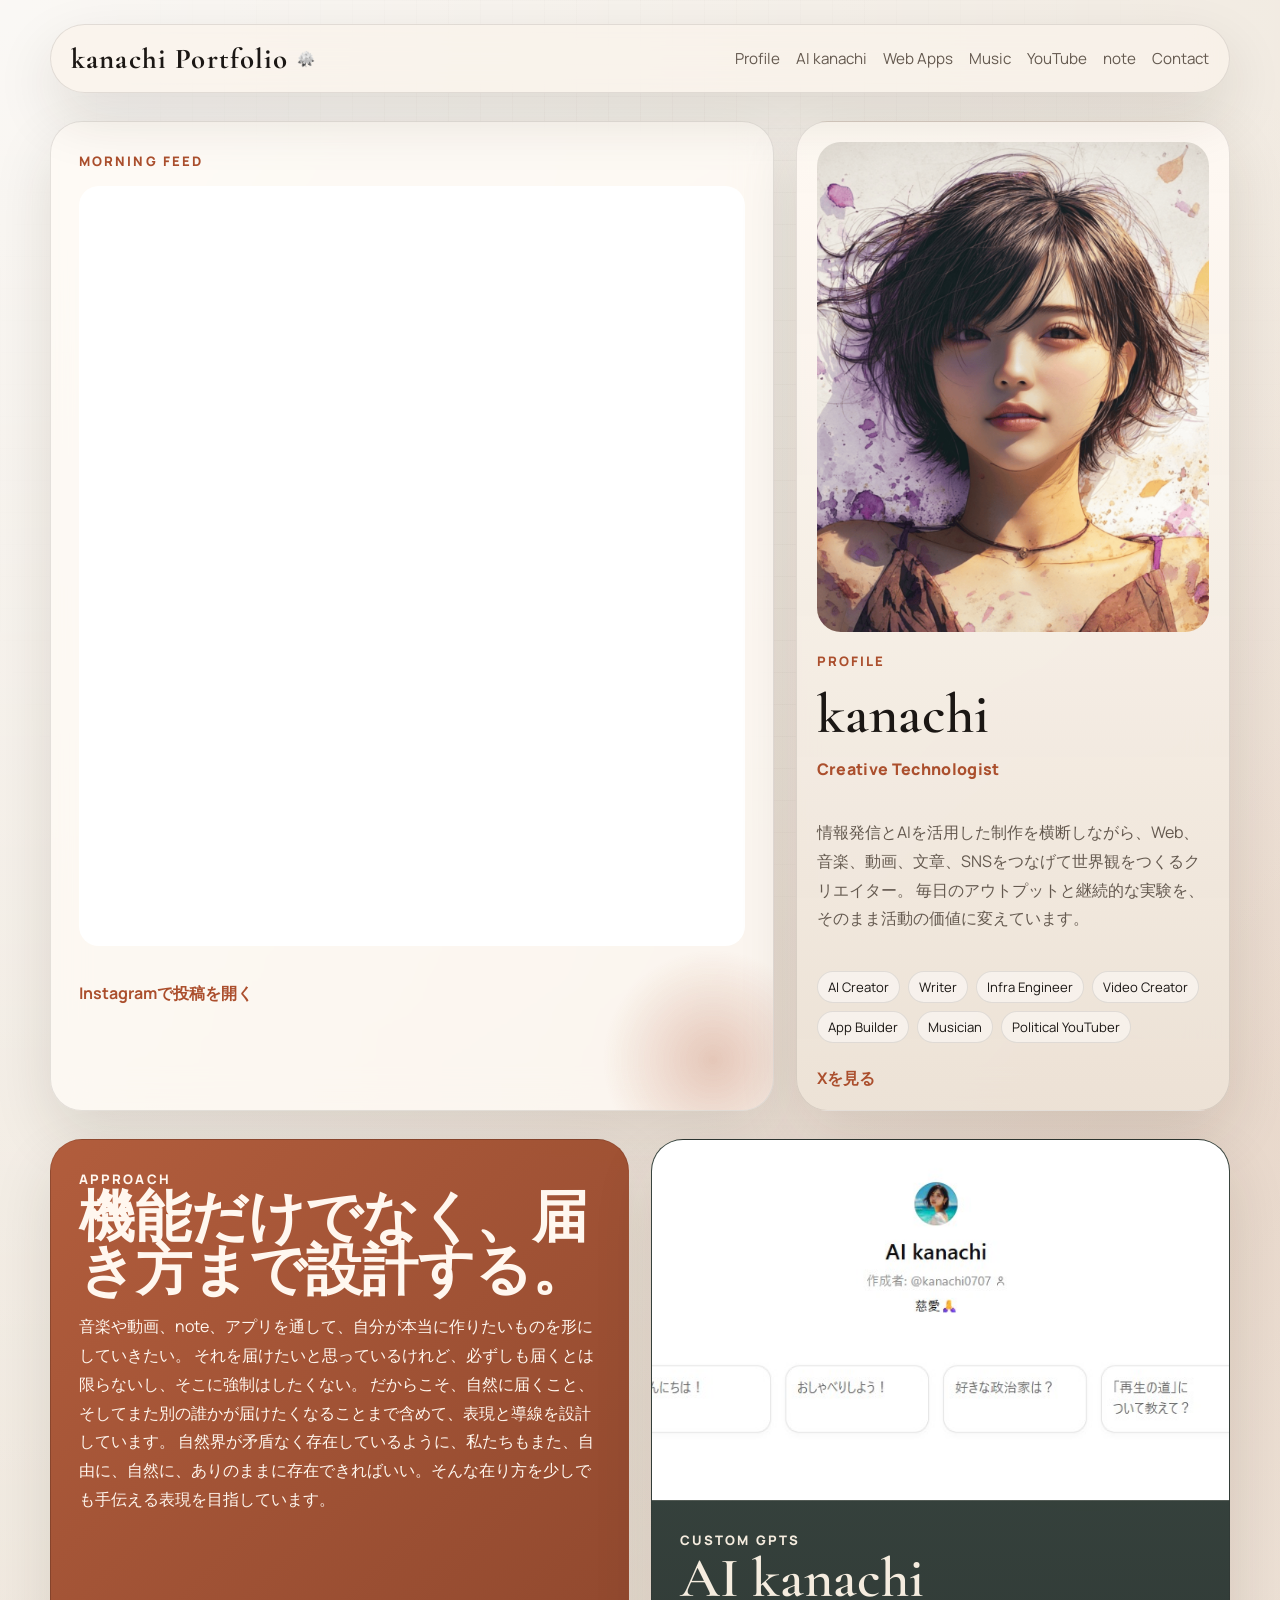
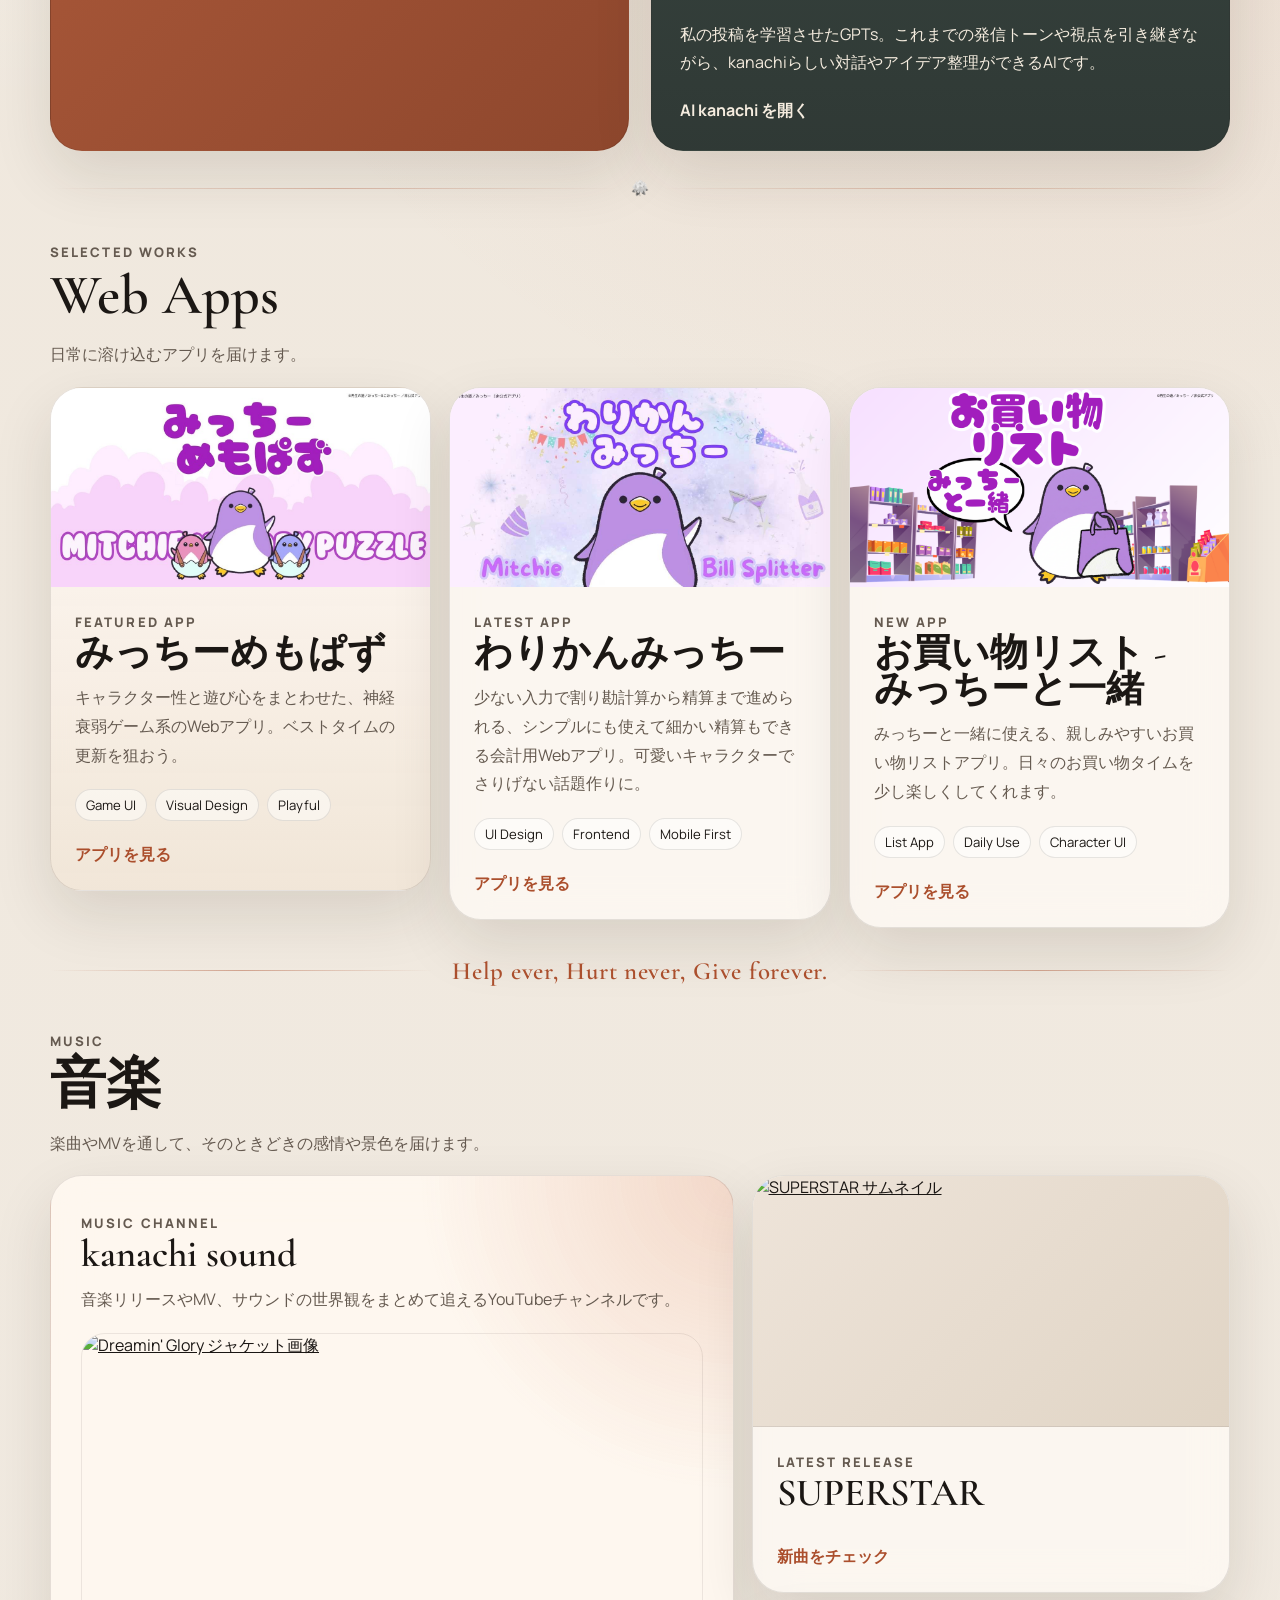
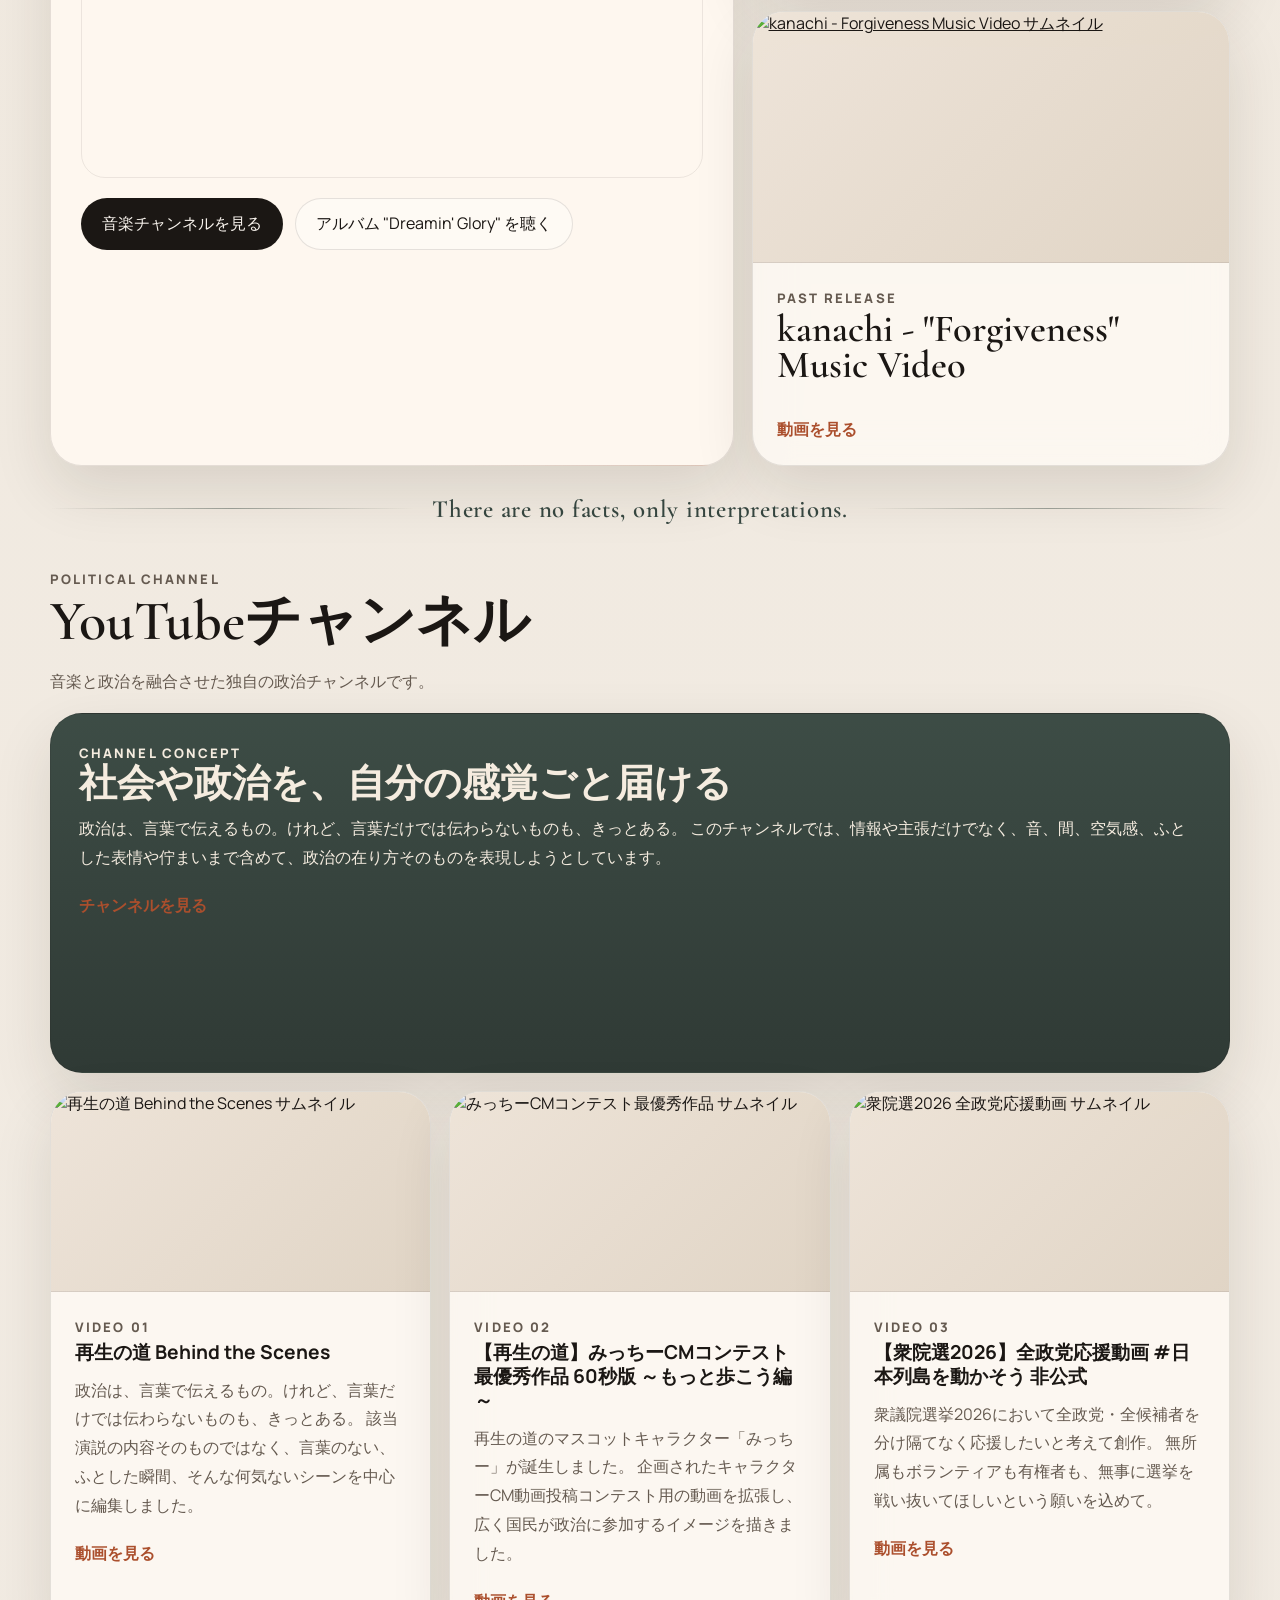
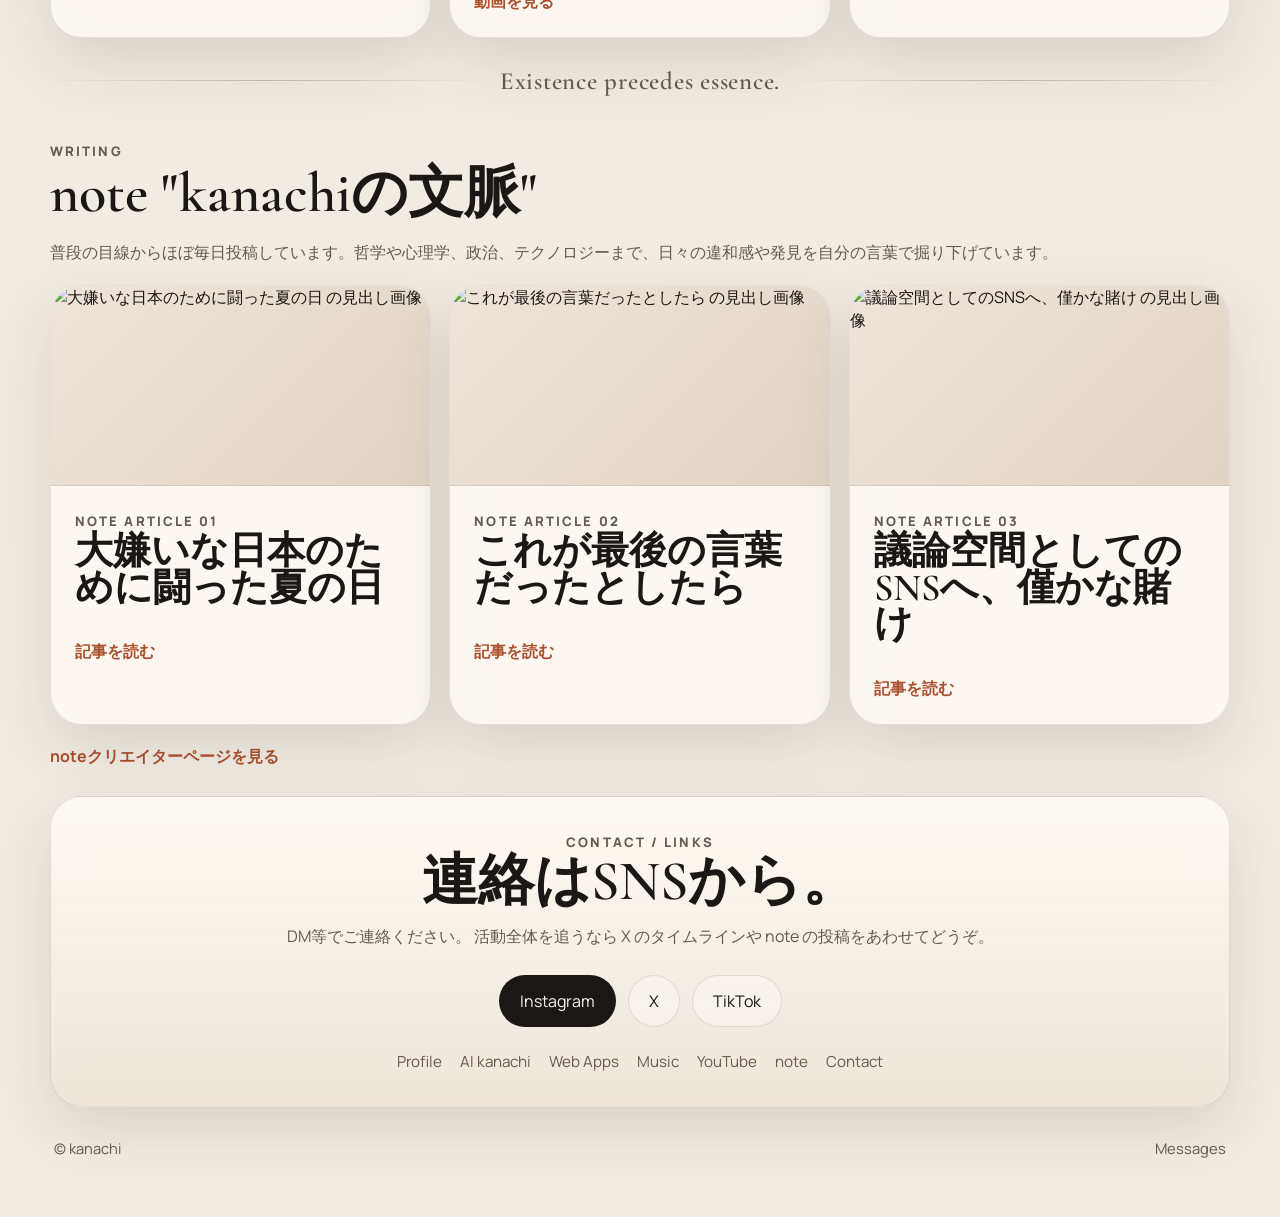
==== commit 0505141b: "Add shopping list web app" ====
--- a/index.html
+++ b/index.html
@@ -165,9 +165,23 @@
               <a class="text-link" href="https://kanachi0707.github.io/warikan/" target="_blank" rel="noreferrer">アプリを見る</a>
             </div>
           </article>
-          <article class="project-card project-card--placeholder">
-            <p class="meta-line">New App</p>
-            <h3>Coming Soon ...</h3>
+          <article class="project-card project-card--media">
+            <a class="project-visual" href="https://kanachi0707.github.io/shopping_mitchie/" target="_blank" rel="noreferrer">
+              <img class="project-ogp" src="./image/OGP_shoppinglist.png" alt="お買い物リスト - みっちーと一緒 のOGP画像">
+            </a>
+            <div class="project-content">
+              <p class="meta-line">New App</p>
+              <h3>お買い物リスト - みっちーと一緒</h3>
+              <p>
+                みっちーと一緒に使える、親しみやすいお買い物リストアプリ。日々のお買い物タイムを少し楽しくしてくれます。
+              </p>
+              <div class="tag-row">
+                <span>List App</span>
+                <span>Daily Use</span>
+                <span>Character UI</span>
+              </div>
+              <a class="text-link" href="https://kanachi0707.github.io/shopping_mitchie/" target="_blank" rel="noreferrer">アプリを見る</a>
+            </div>
           </article>
         </div>
       </section>
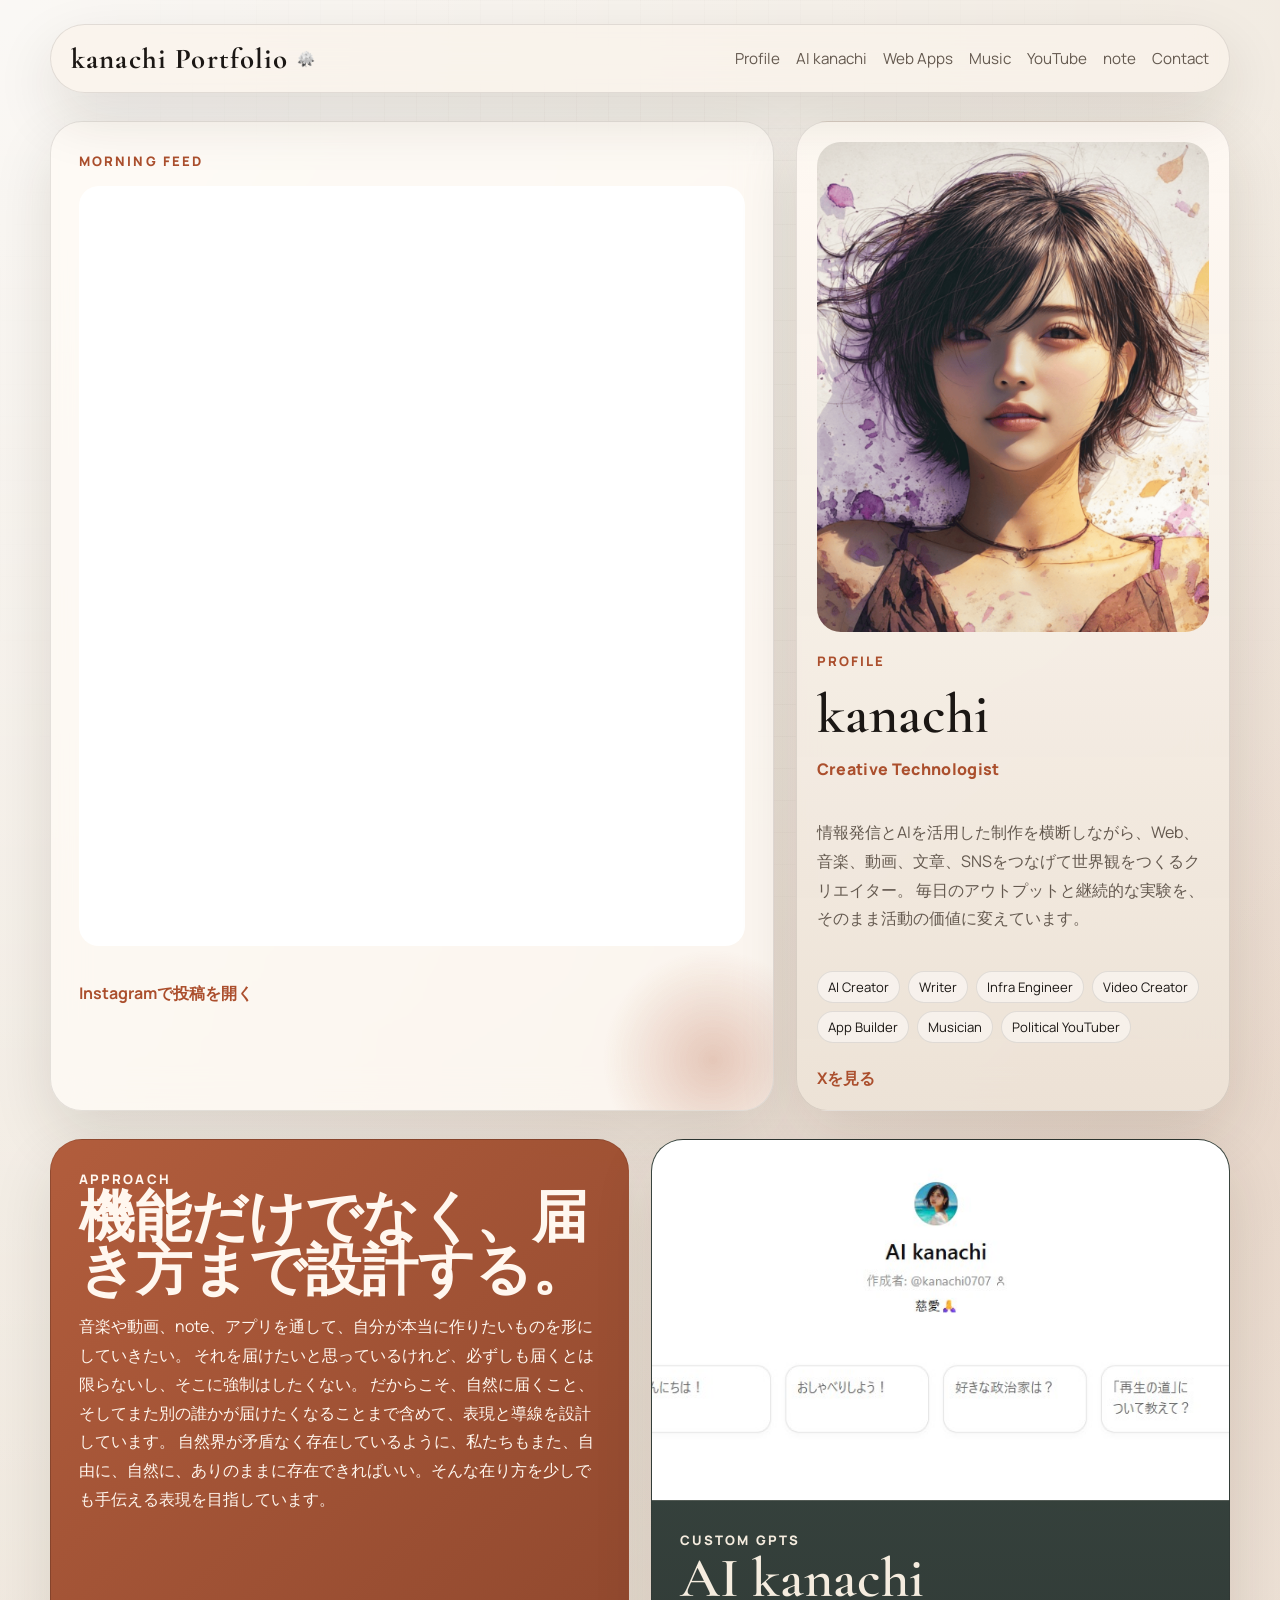
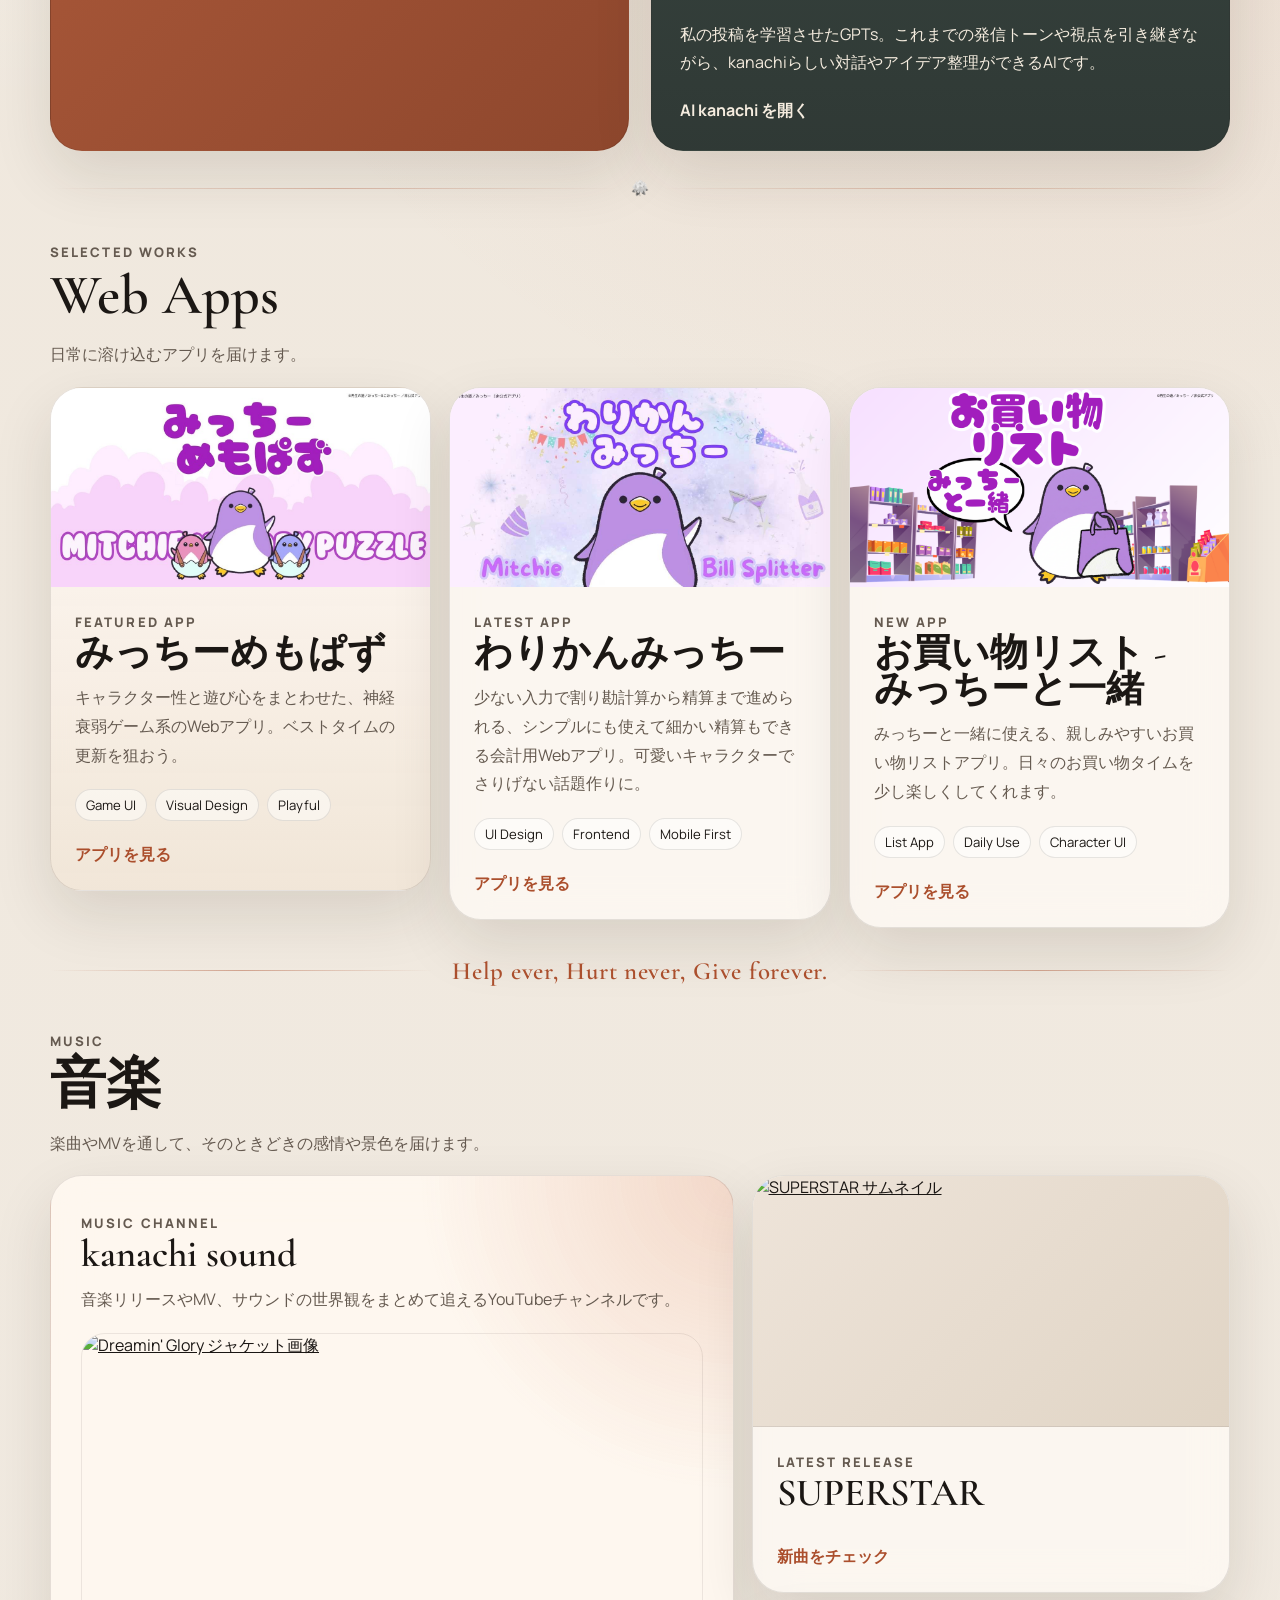
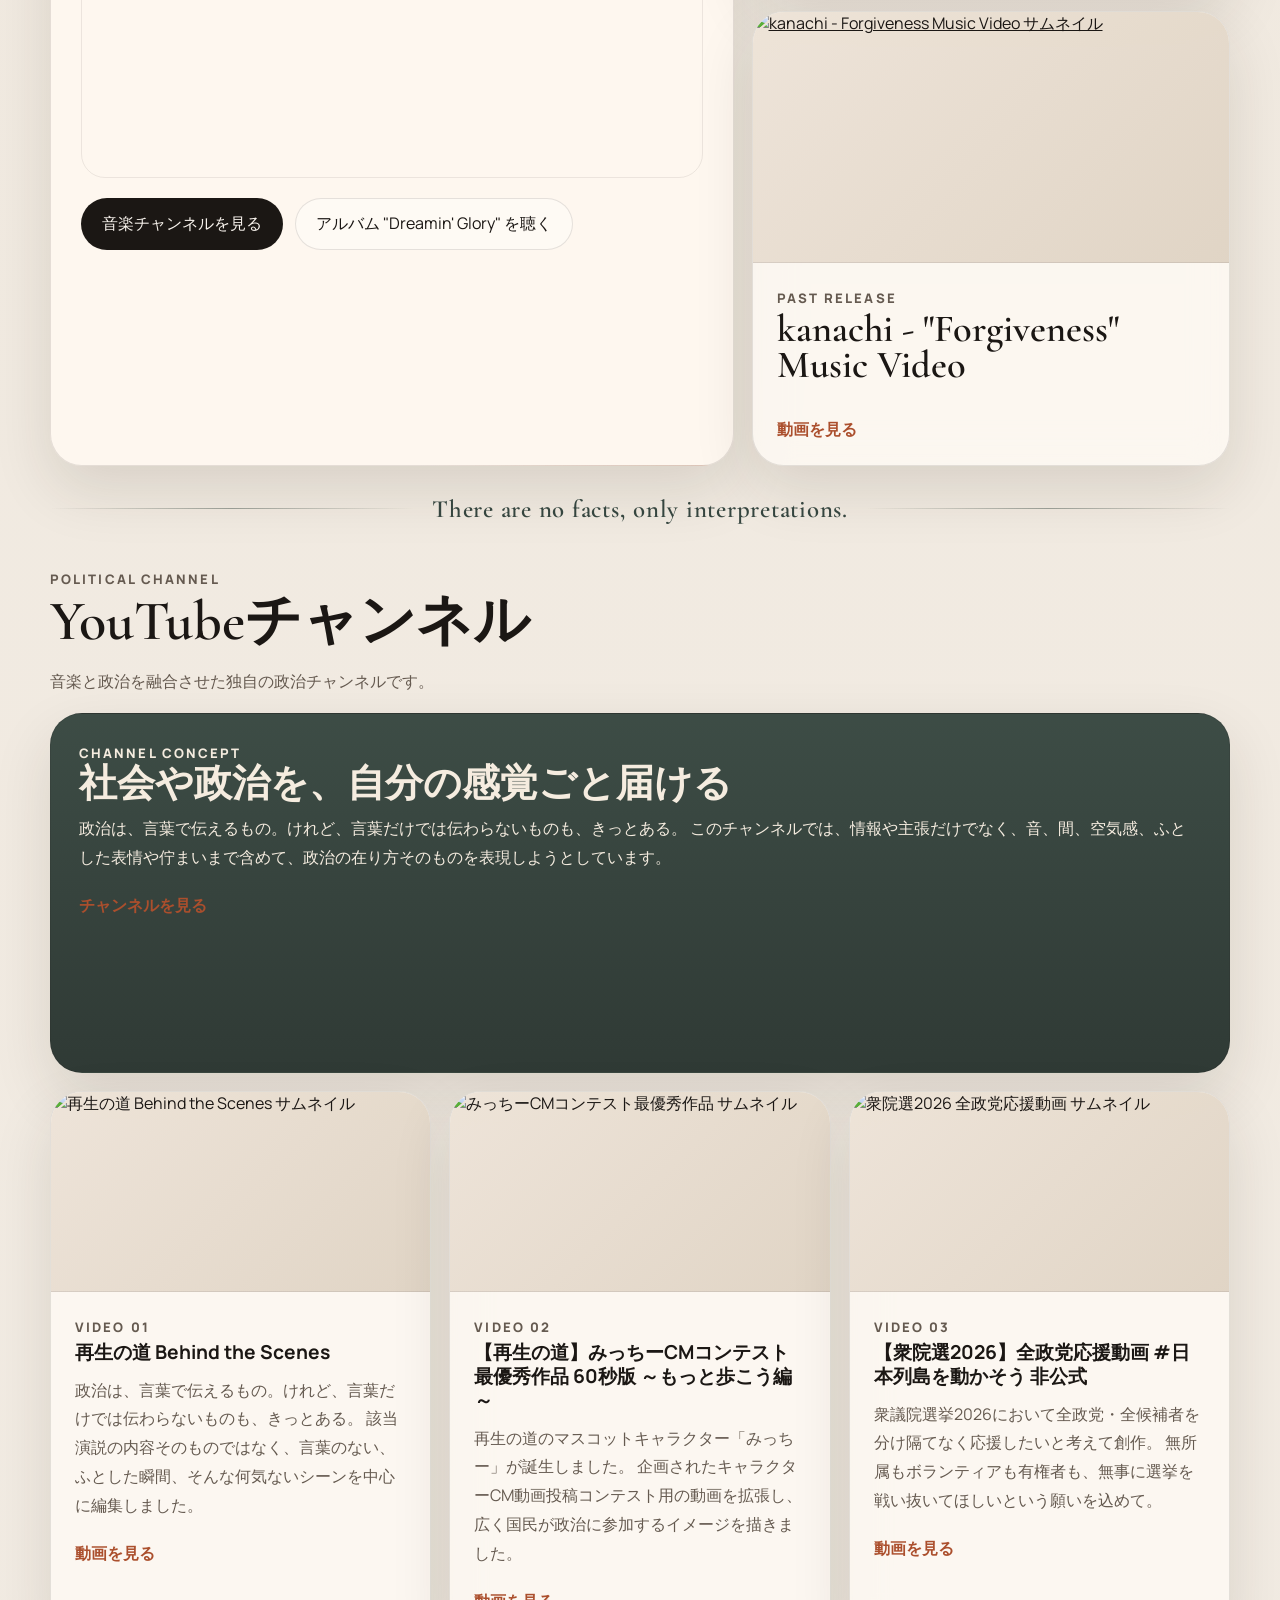
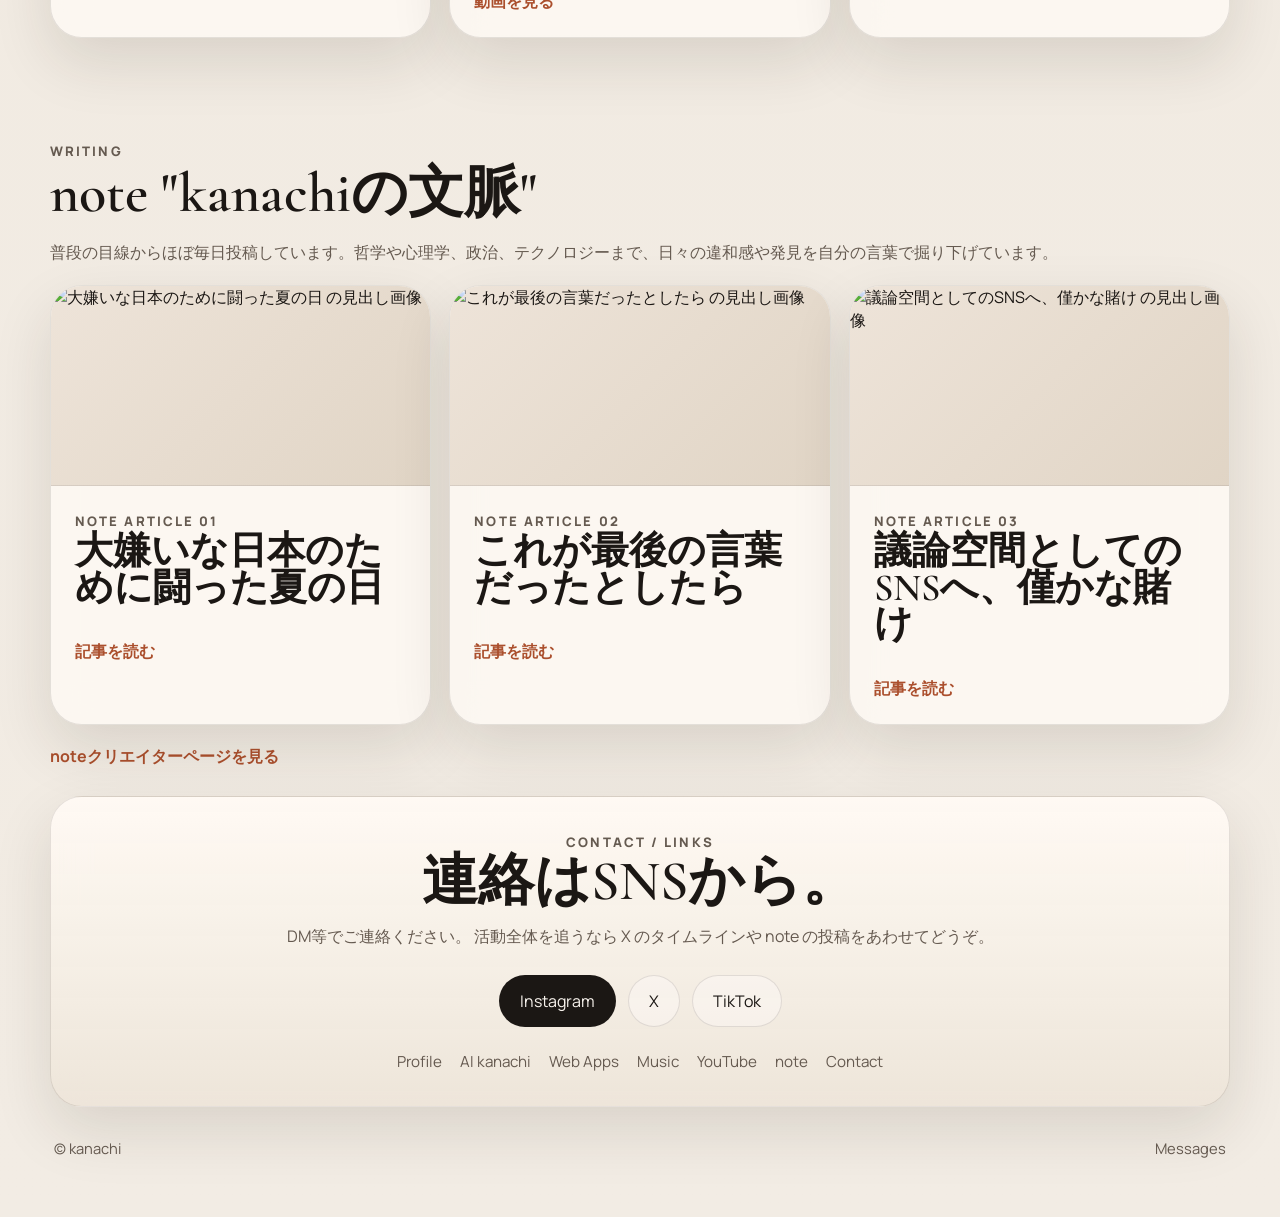
==== commit 947dd211: "Add Google Analytics tag" ====
--- a/index.html
+++ b/index.html
@@ -32,6 +32,13 @@
   <link rel="preconnect" href="https://fonts.gstatic.com" crossorigin>
   <link href="https://fonts.googleapis.com/css2?family=Cormorant+Garamond:wght@500;600;700&family=Manrope:wght@400;500;700;800&display=swap" rel="stylesheet">
   <link rel="stylesheet" href="./style.css">
+  <script async src="https://www.googletagmanager.com/gtag/js?id=G-T0LV20B0S6"></script>
+  <script>
+    window.dataLayer = window.dataLayer || [];
+    function gtag(){dataLayer.push(arguments);}
+    gtag("js", new Date());
+    gtag("config", "G-T0LV20B0S6");
+  </script>
 </head>
 <body>
   <div id="top" class="page-shell">
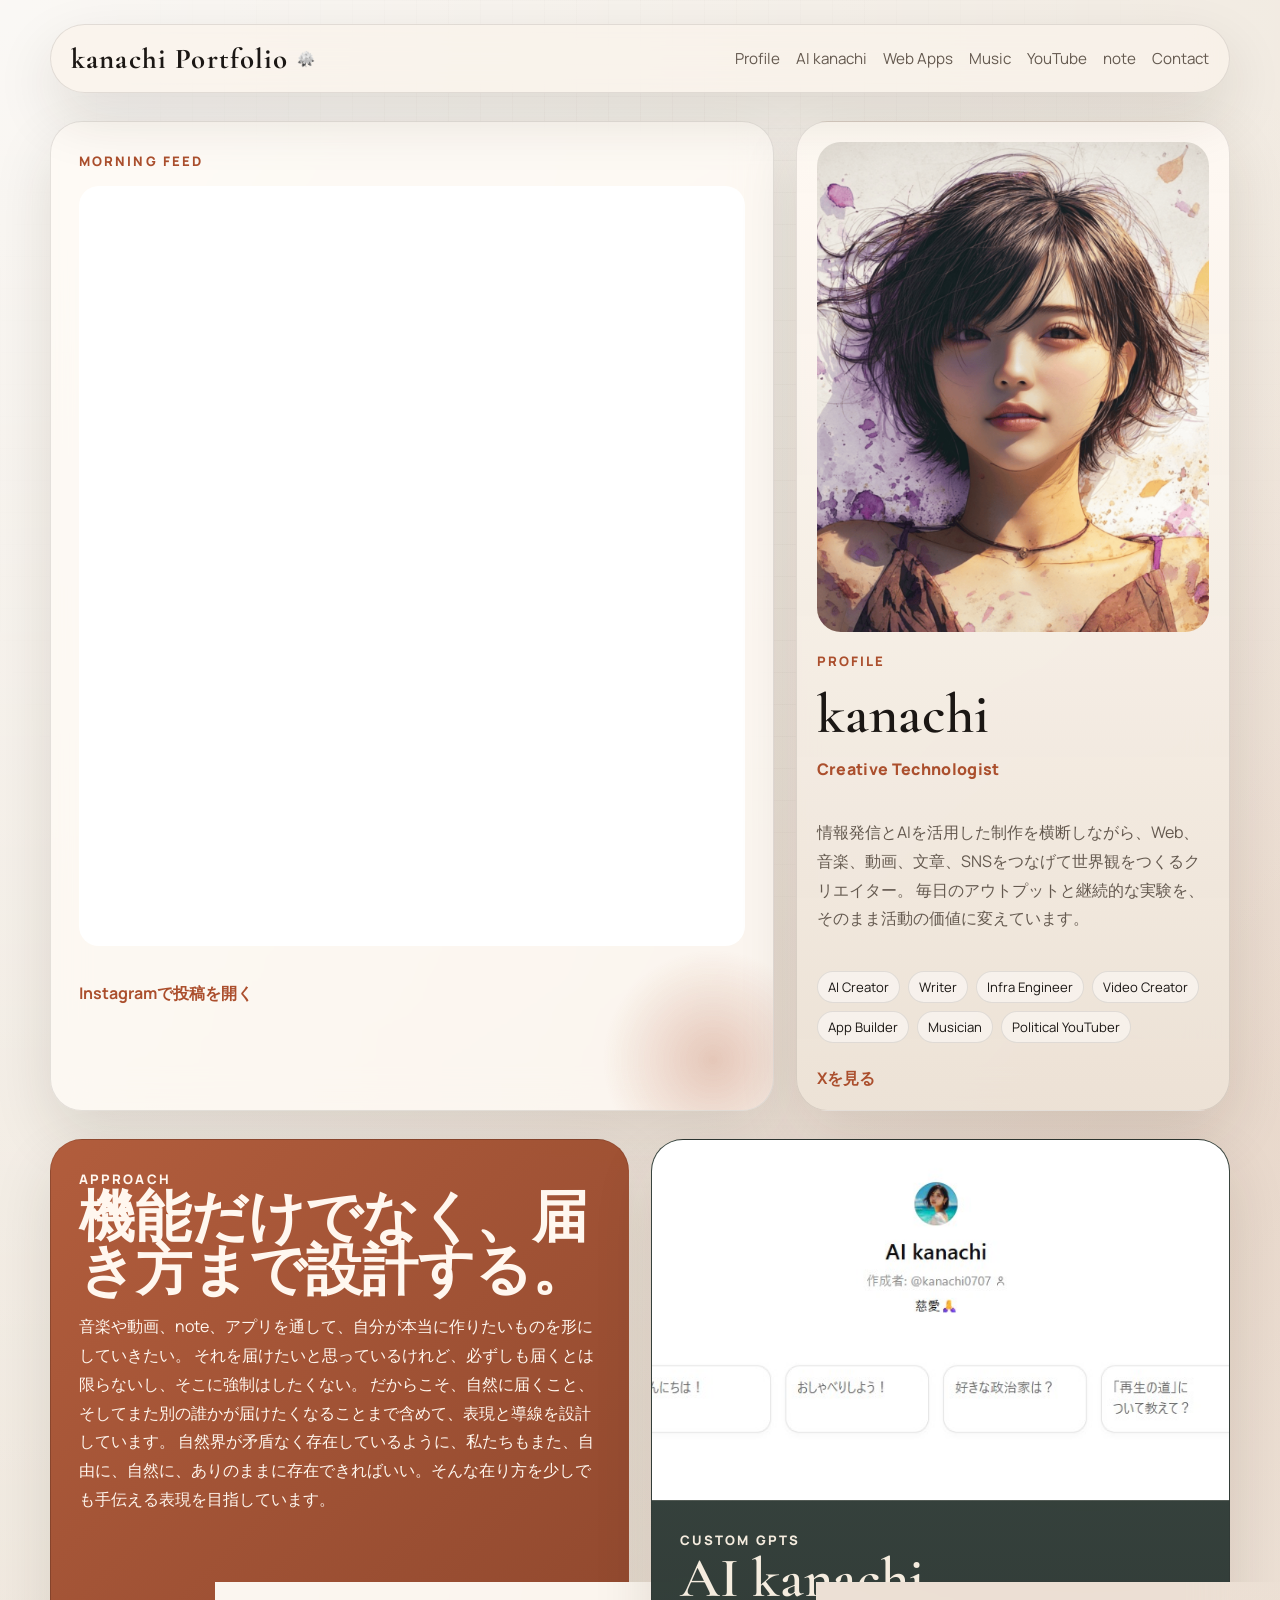
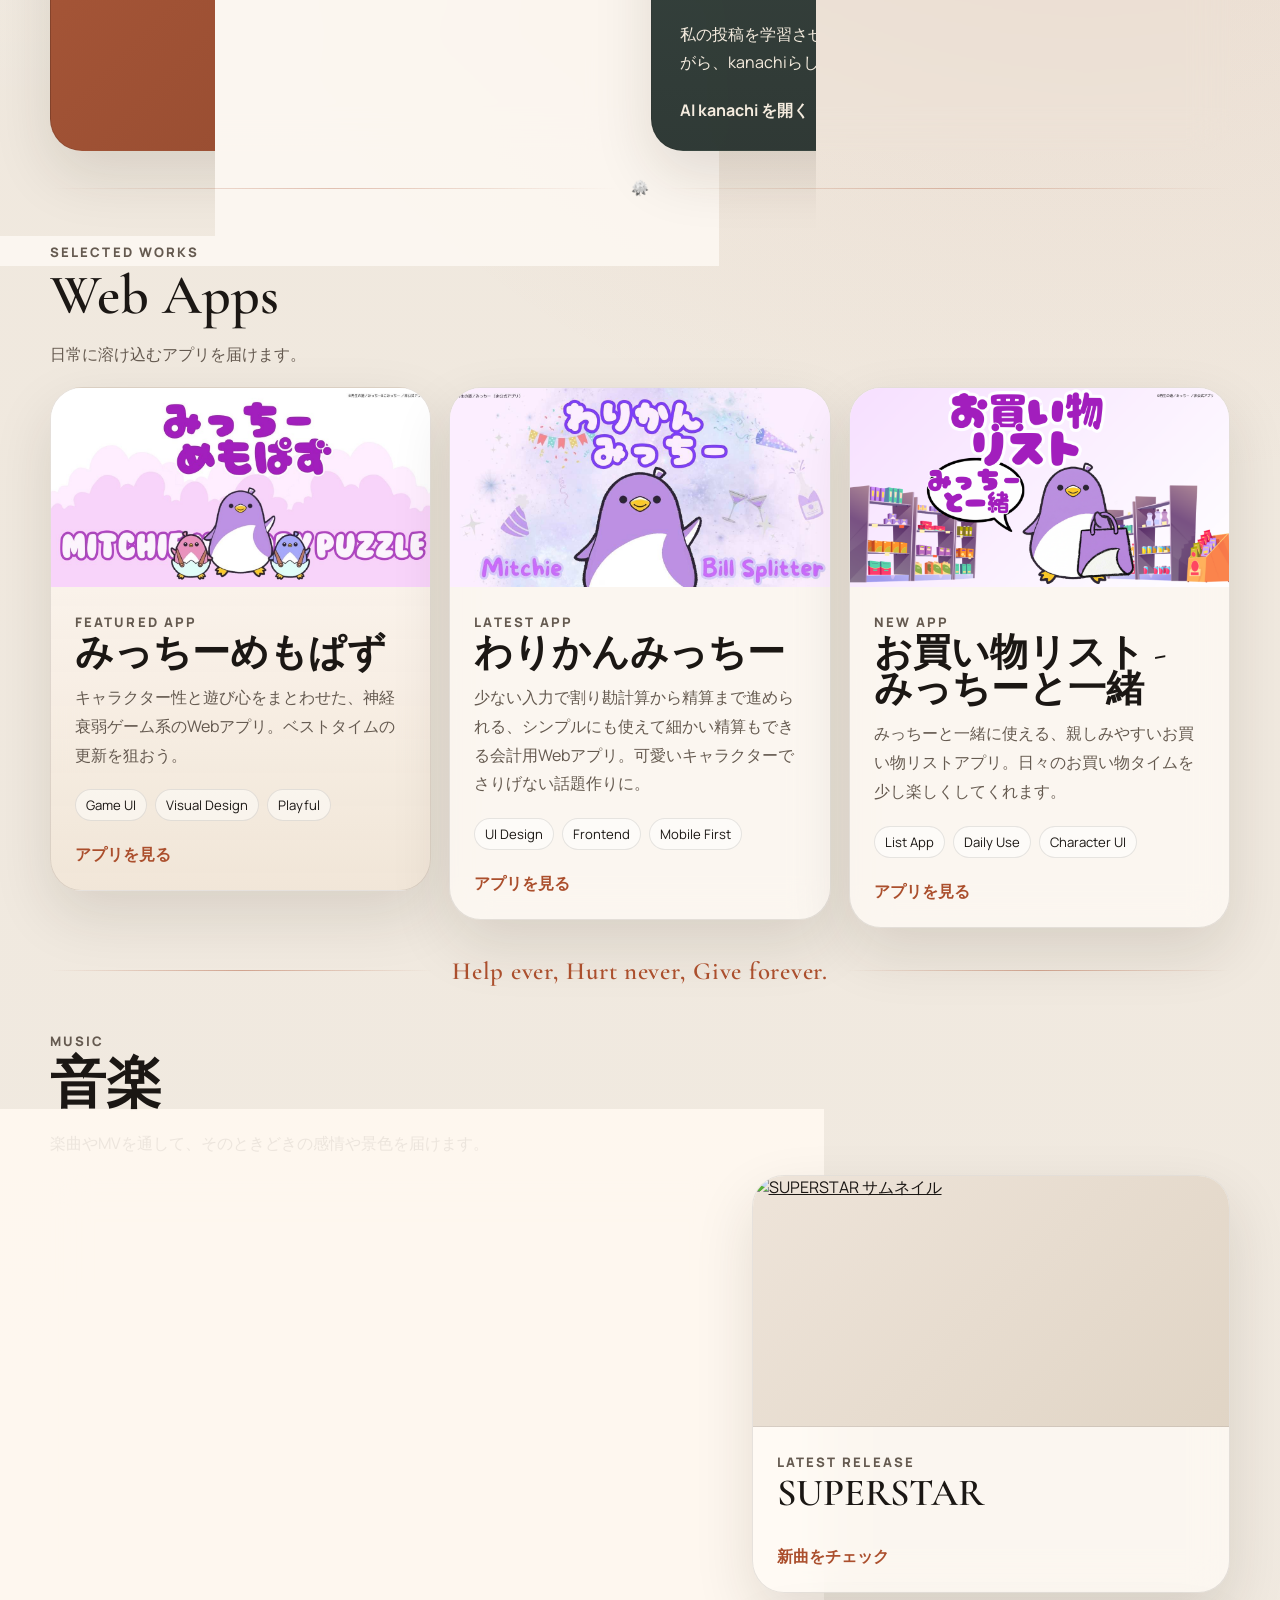
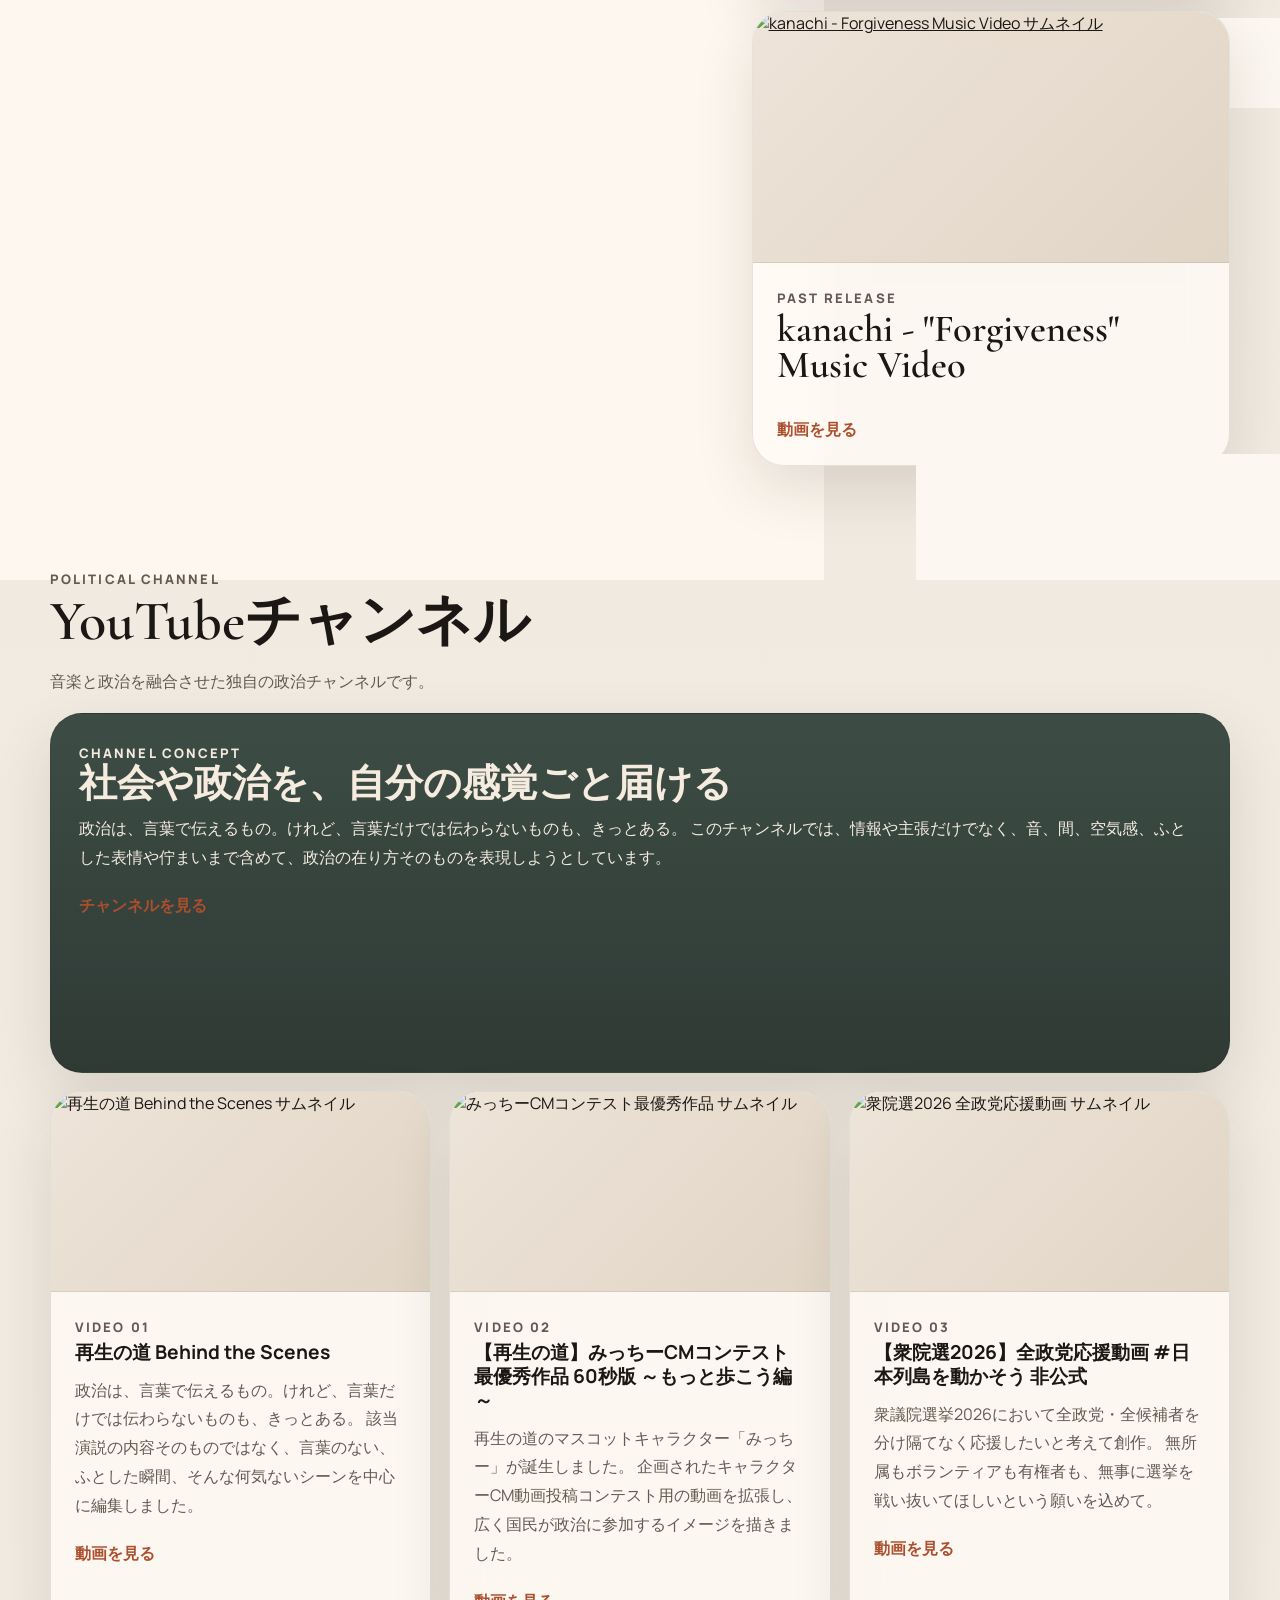
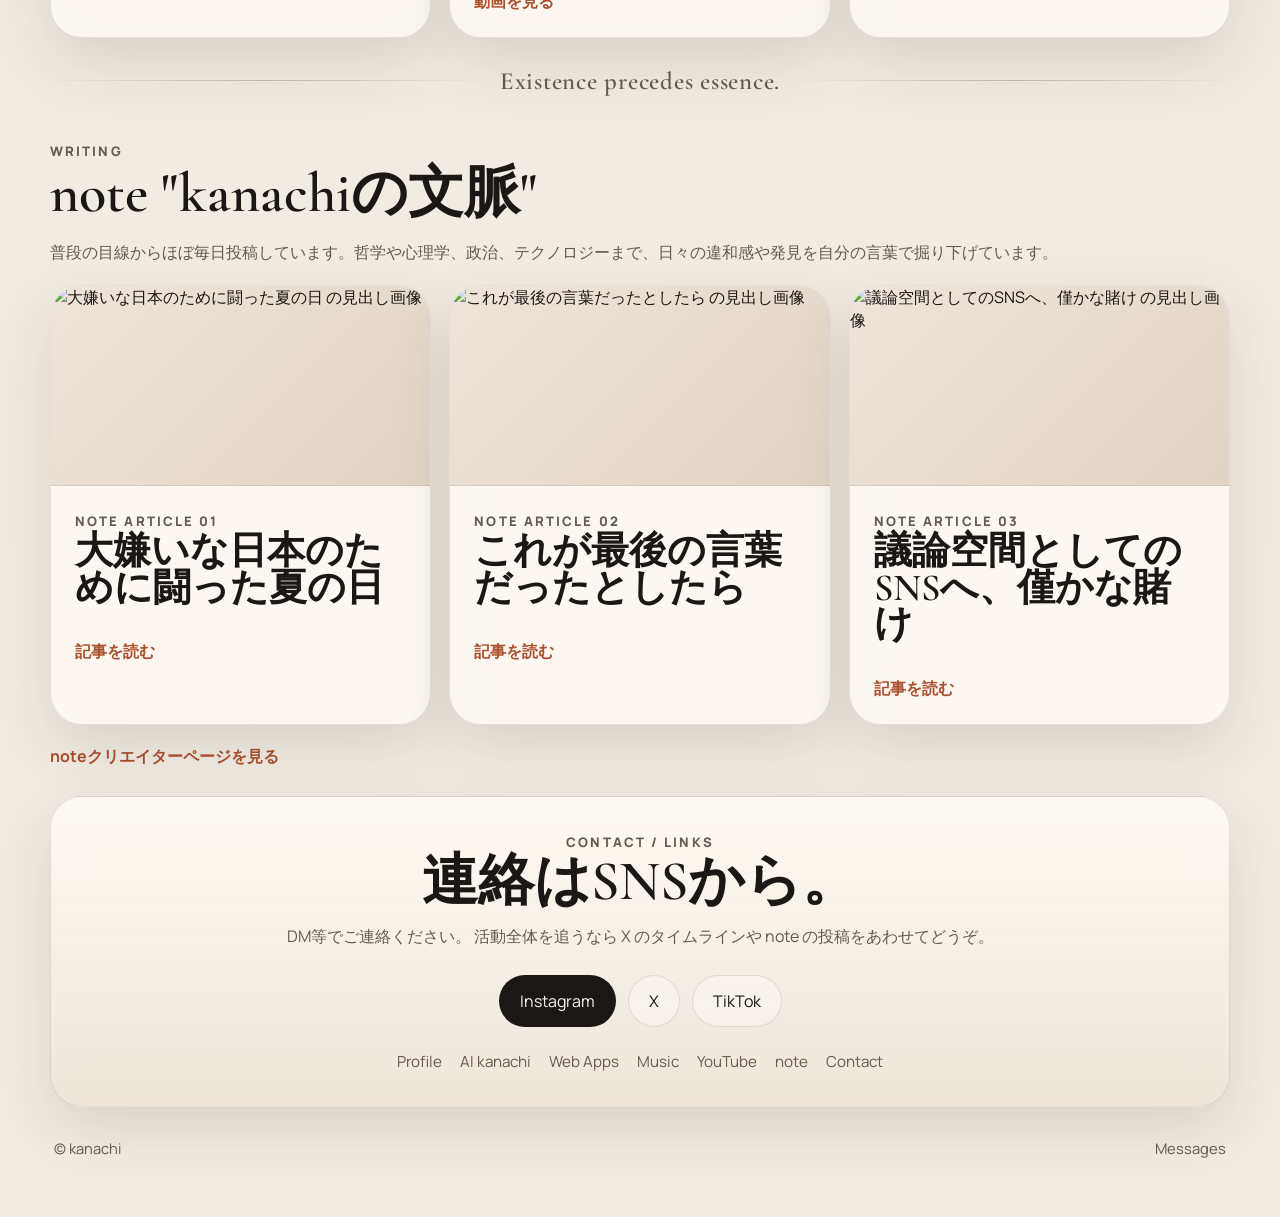
==== commit c9f86818: "Update canonical domain metadata" ====
--- a/index.html
+++ b/index.html
@@ -10,17 +10,17 @@
   <meta property="og:type" content="website">
   <meta property="og:site_name" content="kanachi Portfolio">
   <meta property="og:locale" content="ja_JP">
-  <meta property="og:url" content="https://kanachi0707.github.io/portfolio/">
-  <meta property="og:image" content="https://kanachi0707.github.io/portfolio/image/OGP.jpg">
+  <meta property="og:url" content="https://www.kanachi.art/">
+  <meta property="og:image" content="https://www.kanachi.art/image/OGP.jpg">
   <meta property="og:image:width" content="1200">
   <meta property="og:image:height" content="630">
   <meta property="og:image:alt" content="kanachi Portfolio OGP image">
-  <link rel="canonical" href="https://kanachi0707.github.io/portfolio/">
+  <link rel="canonical" href="https://www.kanachi.art/">
   <meta name="twitter:card" content="summary_large_image">
   <meta name="twitter:title" content="kanachi Portfolio">
   <meta name="twitter:description" content="kanachi | Creative Technologist">
-  <meta name="twitter:url" content="https://kanachi0707.github.io/portfolio/">
-  <meta name="twitter:image" content="https://kanachi0707.github.io/portfolio/image/OGP.jpg">
+  <meta name="twitter:url" content="https://www.kanachi.art/">
+  <meta name="twitter:image" content="https://www.kanachi.art/image/OGP.jpg">
   <meta name="twitter:image:alt" content="kanachi Portfolio OGP image">
   <meta name="theme-color" content="#f2ece4">
   <link rel="icon" type="image/jpeg" href="./image/fabicon.jpg">
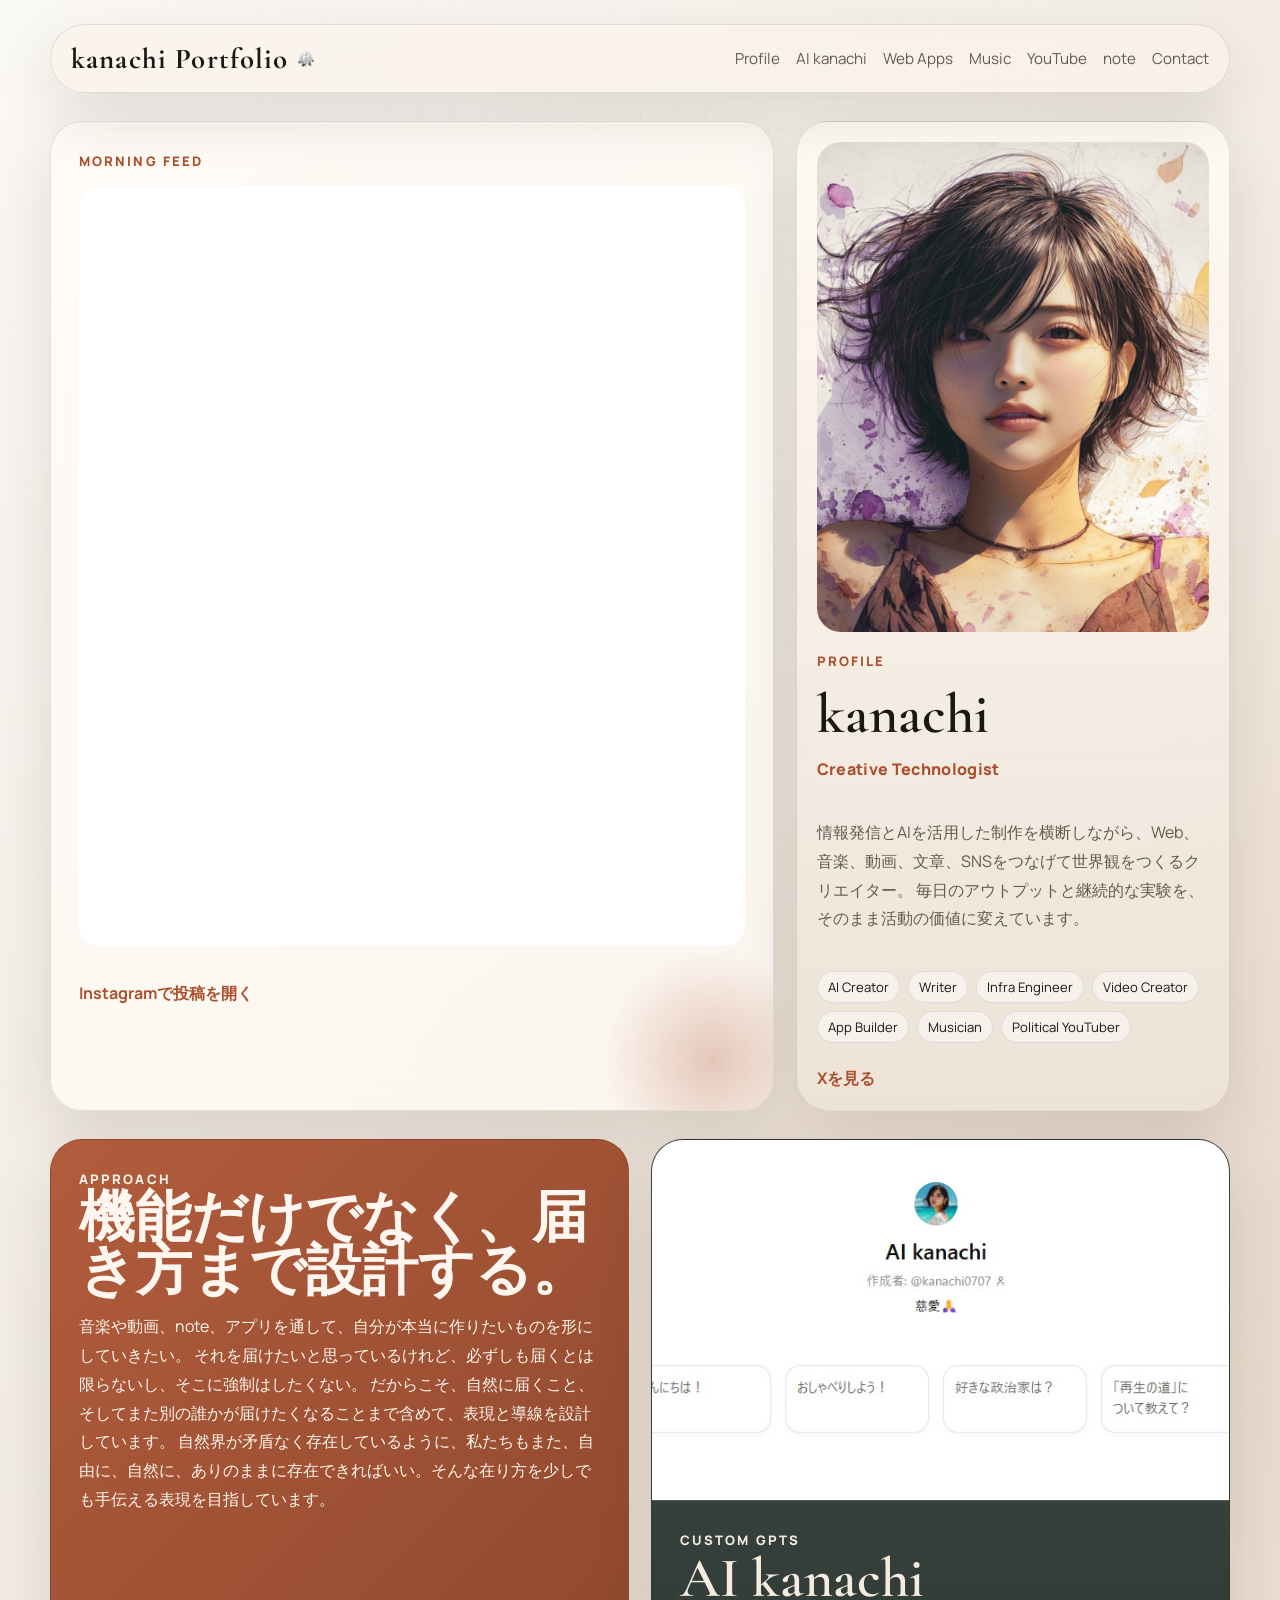
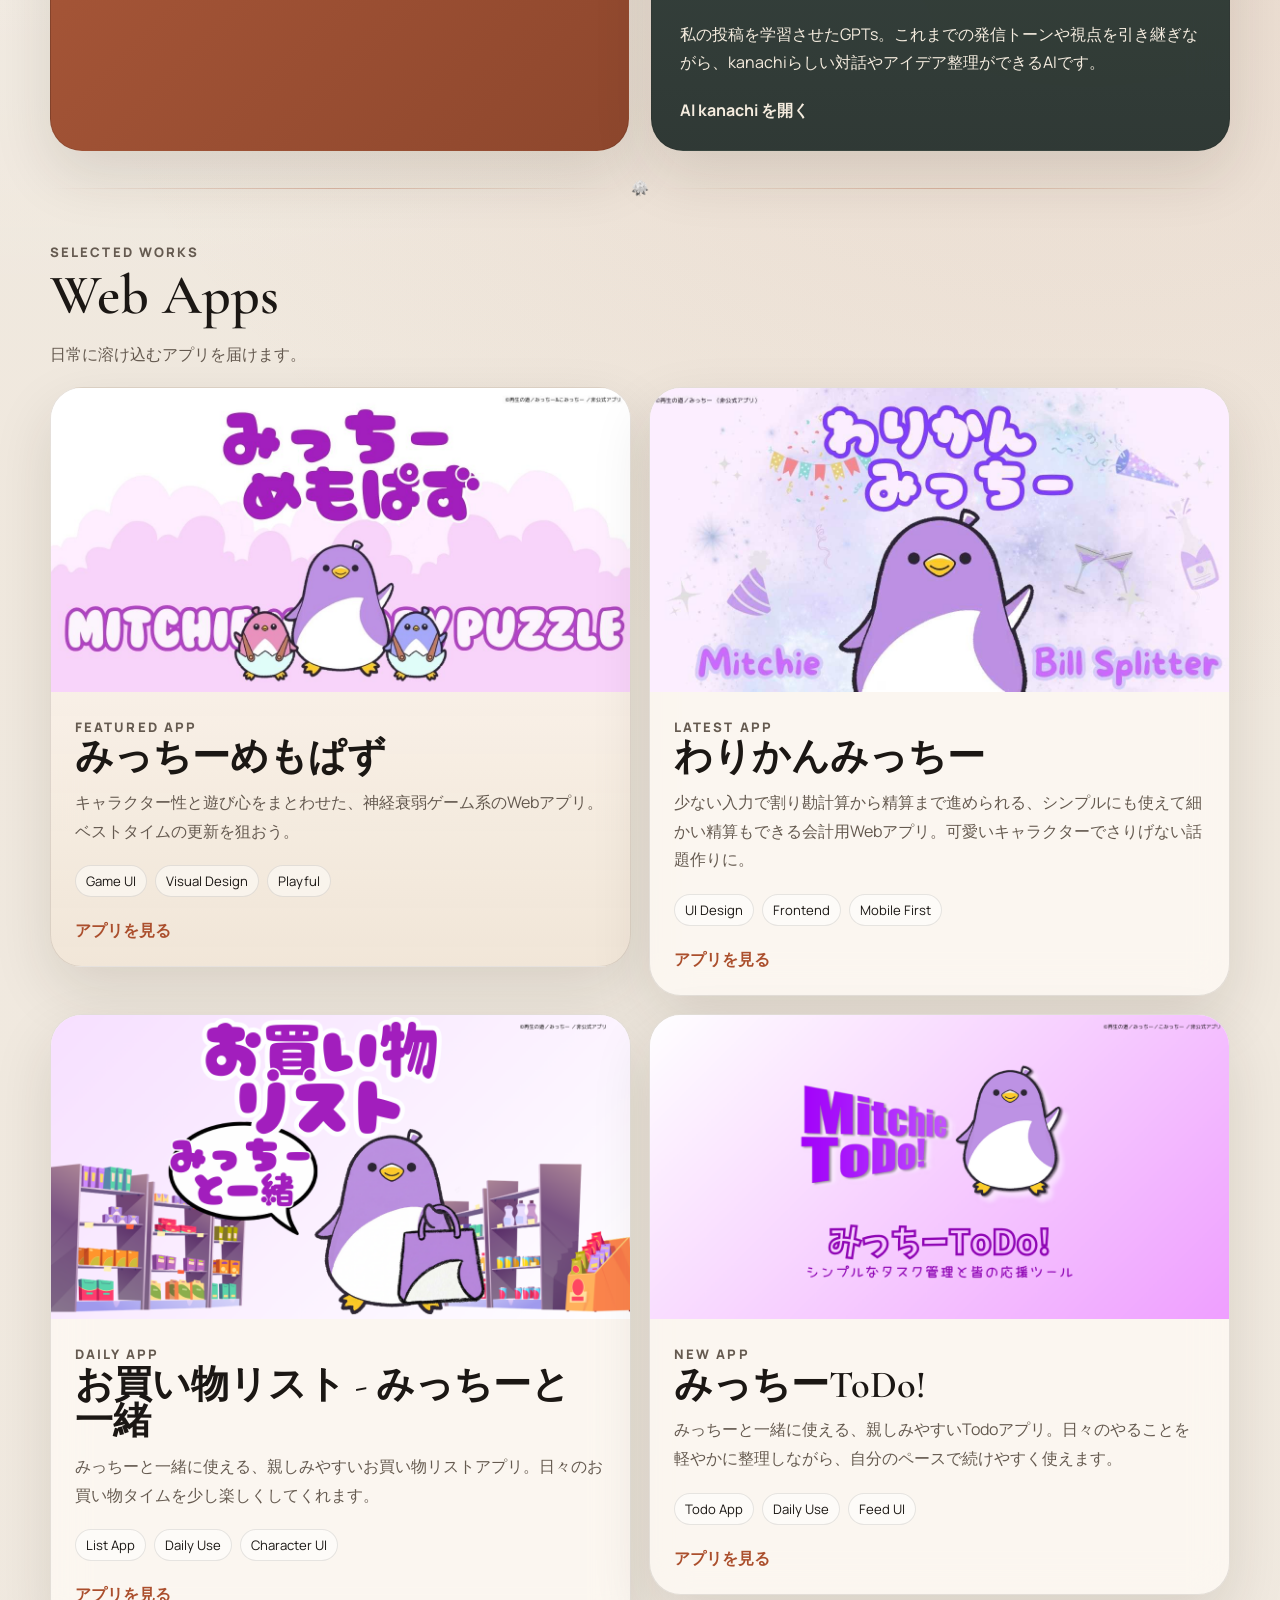
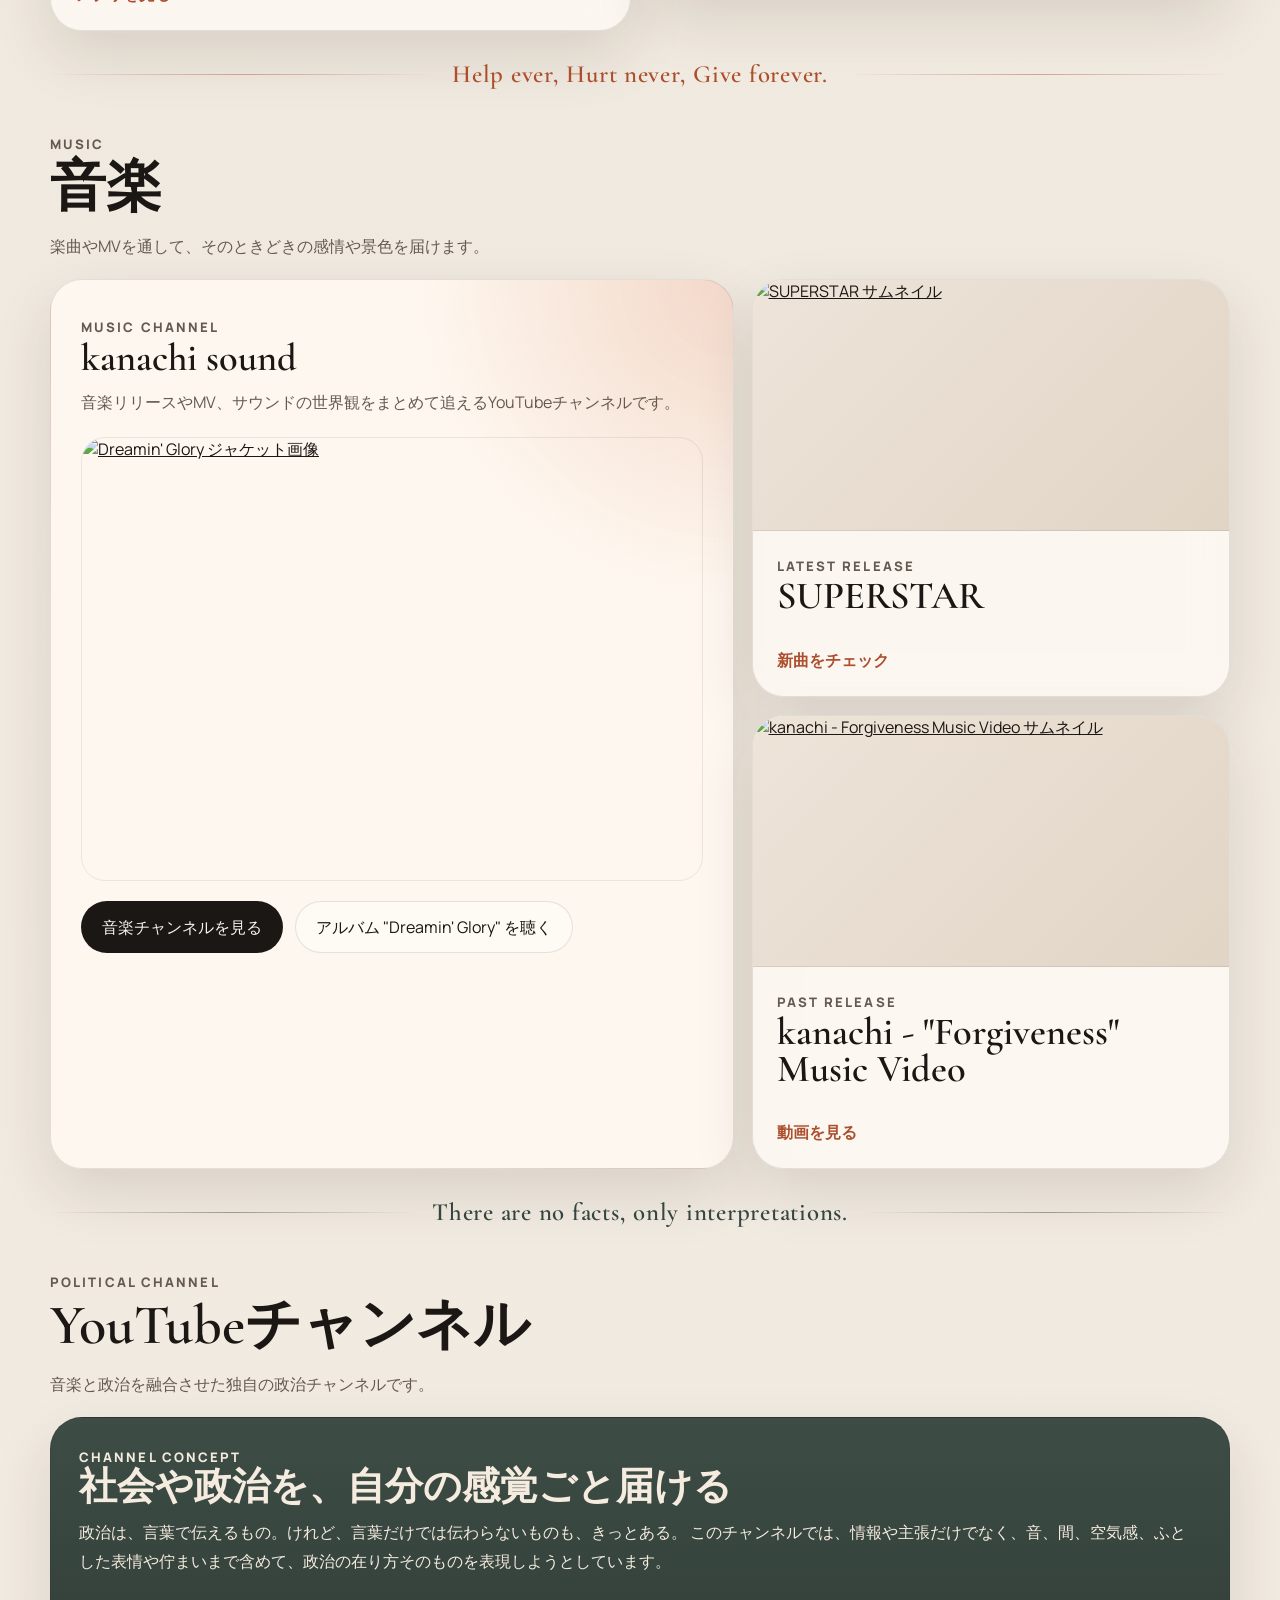
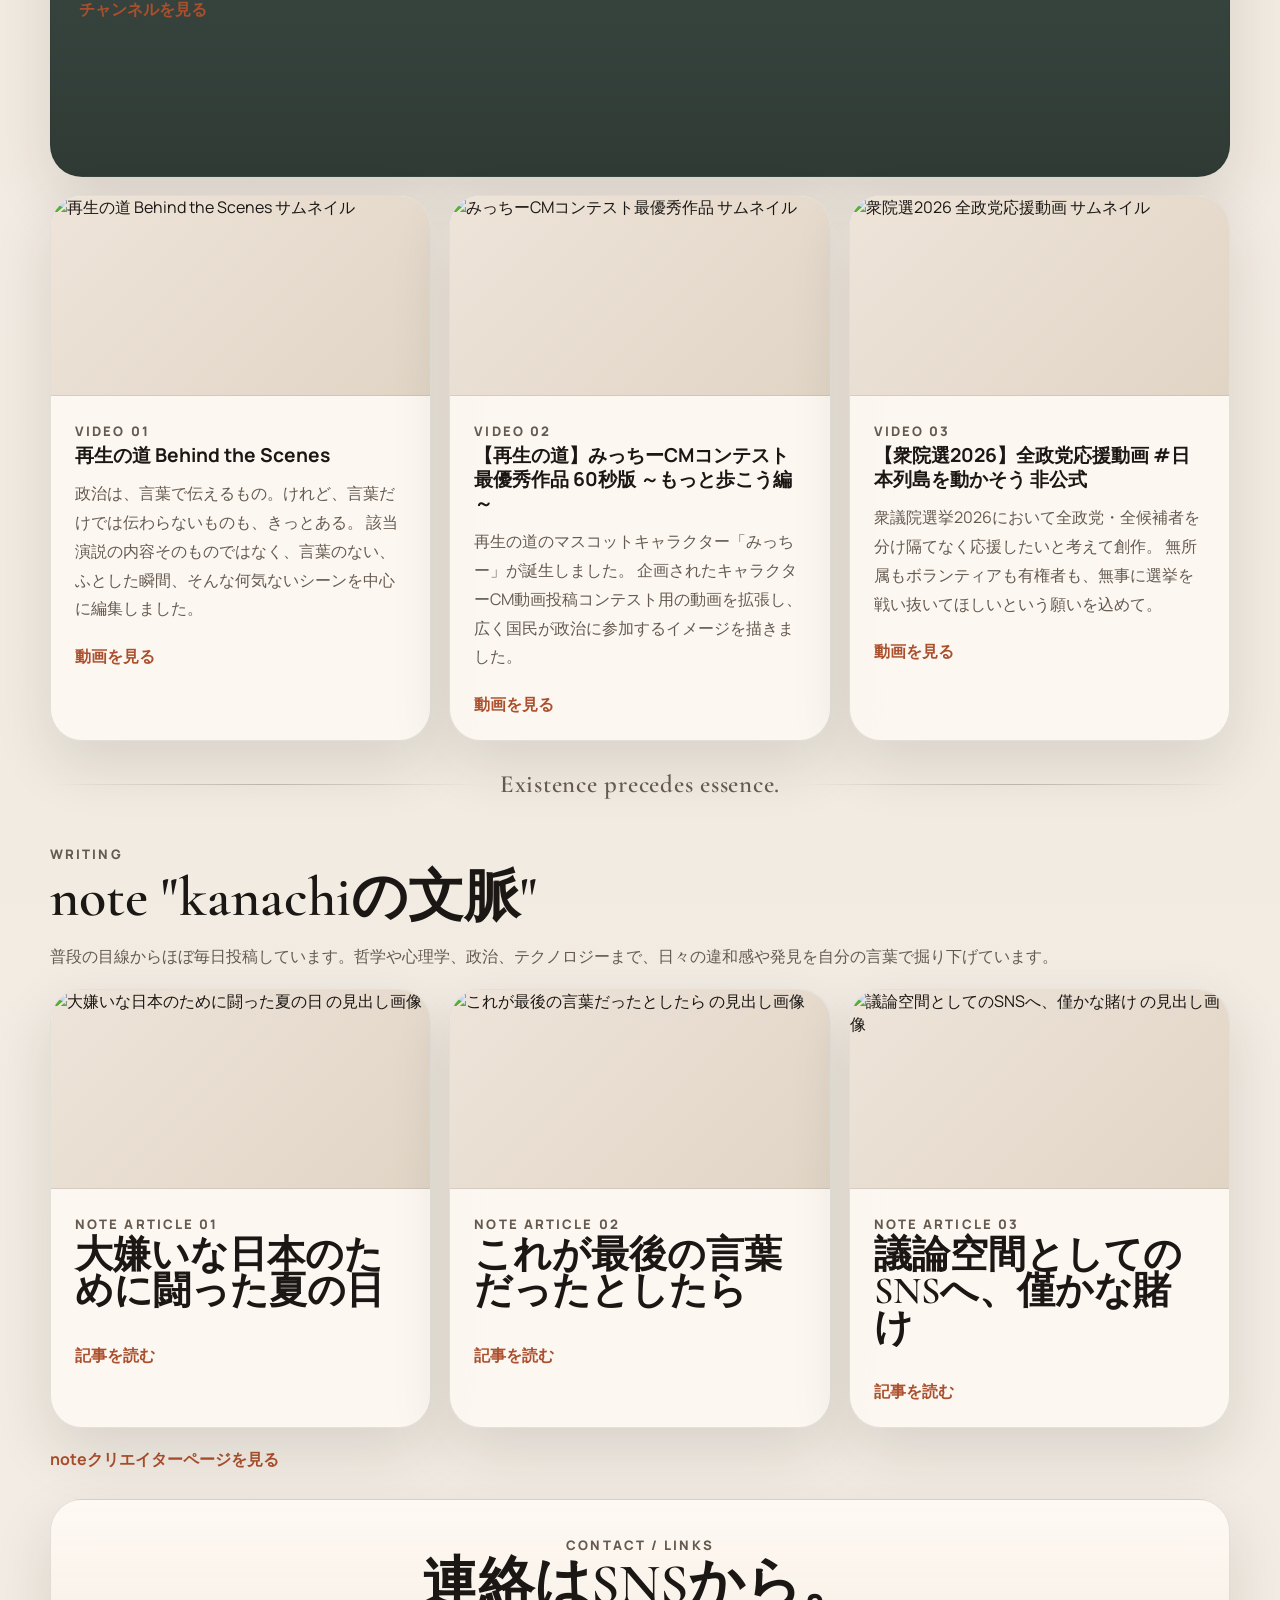
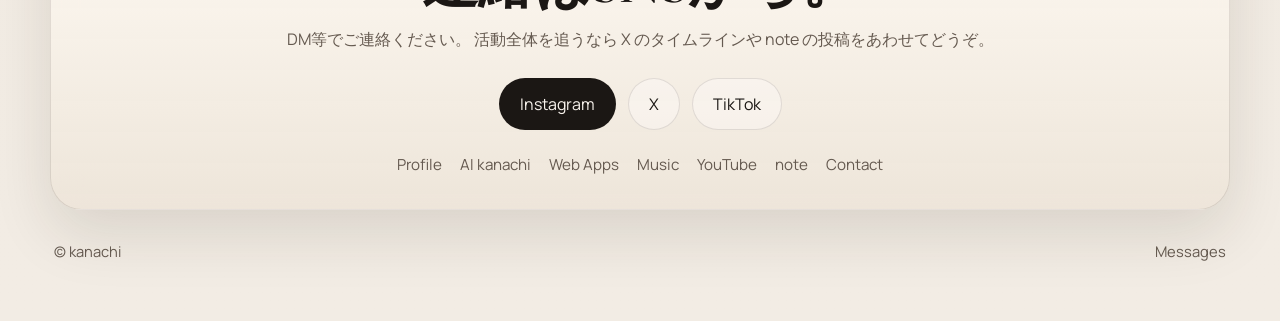
==== commit 26fe9ebe: "Add Mitchie Todo to web apps" ====
--- a/index.html
+++ b/index.html
@@ -177,7 +177,7 @@
               <img class="project-ogp" src="./image/OGP_shoppinglist.png" alt="お買い物リスト - みっちーと一緒 のOGP画像">
             </a>
             <div class="project-content">
-              <p class="meta-line">New App</p>
+              <p class="meta-line">Daily App</p>
               <h3>お買い物リスト - みっちーと一緒</h3>
               <p>
                 みっちーと一緒に使える、親しみやすいお買い物リストアプリ。日々のお買い物タイムを少し楽しくしてくれます。
@@ -188,6 +188,24 @@
                 <span>Character UI</span>
               </div>
               <a class="text-link" href="https://kanachi0707.github.io/shopping_mitchie/" target="_blank" rel="noreferrer">アプリを見る</a>
+            </div>
+          </article>
+          <article class="project-card project-card--media">
+            <a class="project-visual" href="https://todo.kanachi.art" target="_blank" rel="noreferrer">
+              <img class="project-ogp" src="./image/OGP_todo.png" alt="みっちーToDo! のOGP画像">
+            </a>
+            <div class="project-content">
+              <p class="meta-line">New App</p>
+              <h3>みっちーToDo!</h3>
+              <p>
+                みっちーと一緒に使える、親しみやすいTodoアプリ。日々のやることを軽やかに整理しながら、自分のペースで続けやすく使えます。
+              </p>
+              <div class="tag-row">
+                <span>Todo App</span>
+                <span>Daily Use</span>
+                <span>Feed UI</span>
+              </div>
+              <a class="text-link" href="https://todo.kanachi.art" target="_blank" rel="noreferrer">アプリを見る</a>
             </div>
           </article>
         </div>
--- a/style.css
+++ b/style.css
@@ -510,7 +510,7 @@
 }
 
 .cards-grid--works {
-  grid-template-columns: repeat(3, minmax(0, 1fr));
+  grid-template-columns: repeat(2, minmax(0, 1fr));
   align-items: start;
 }
 
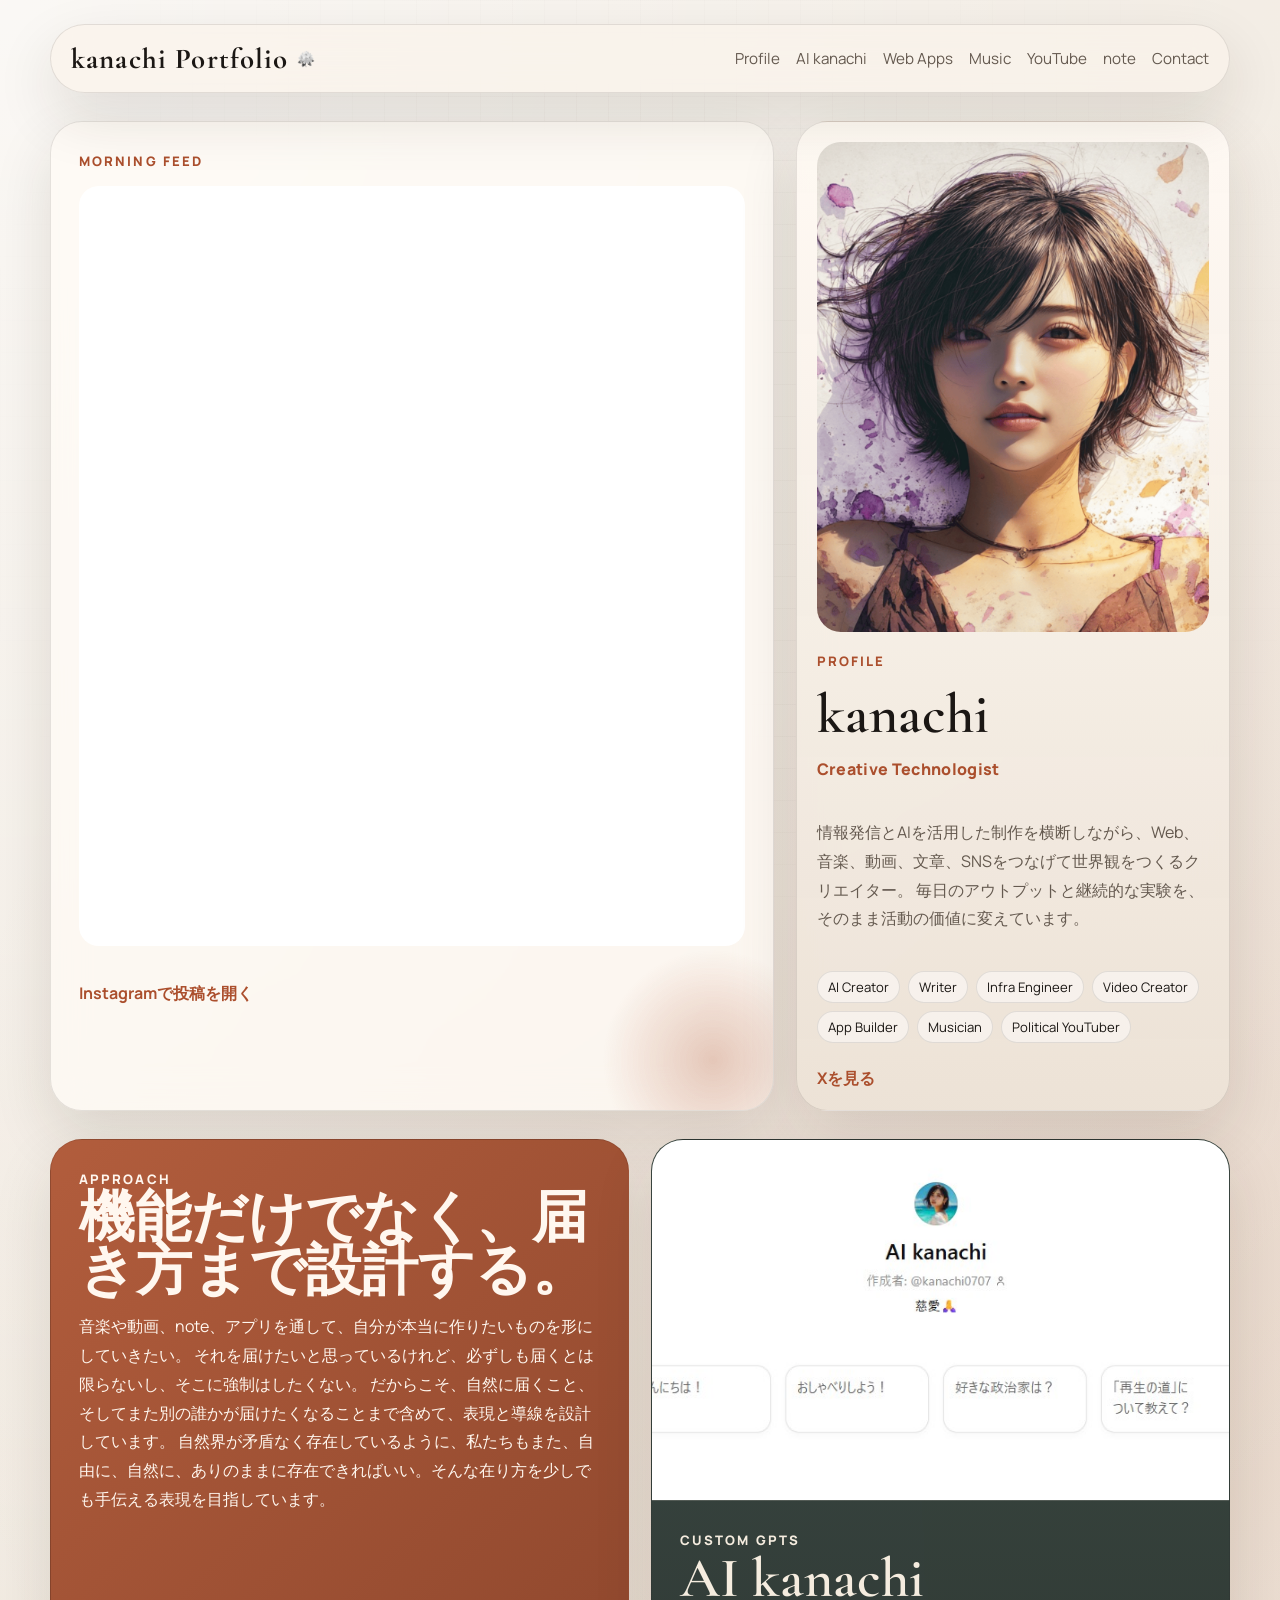
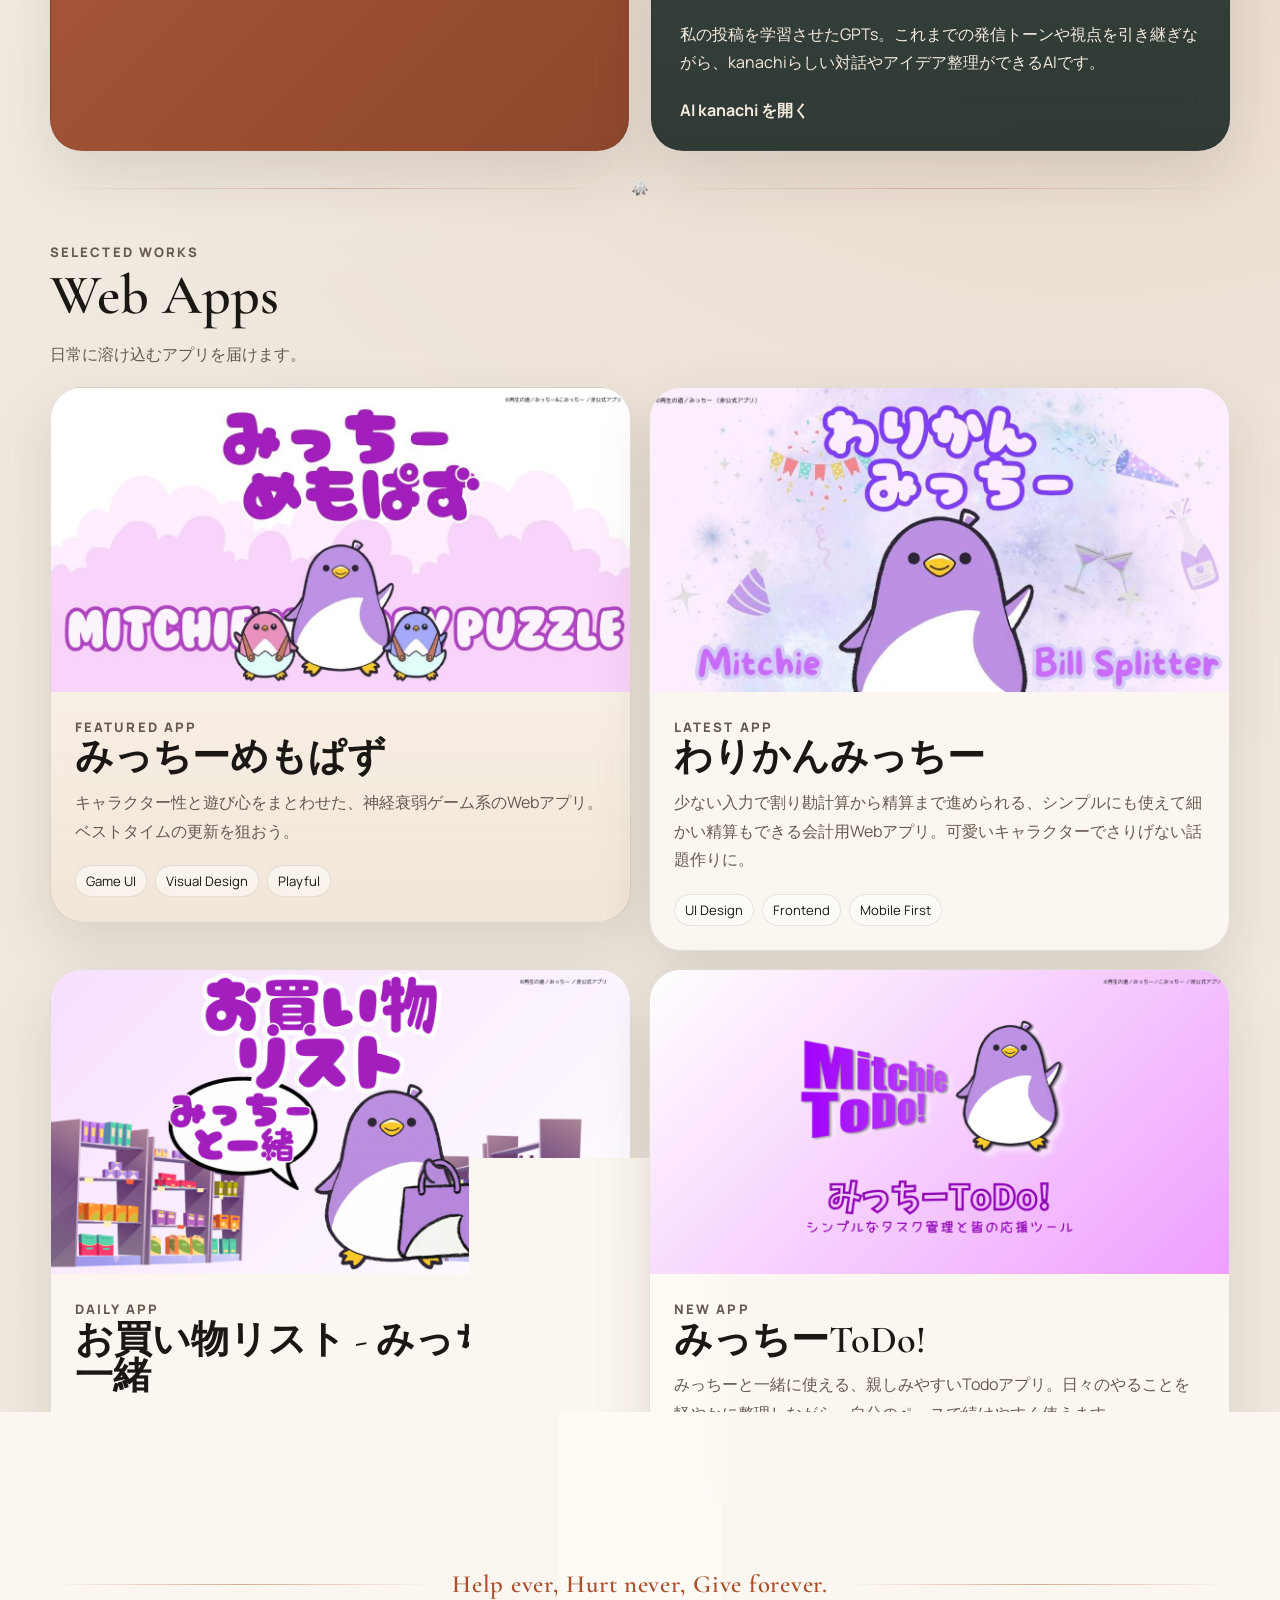
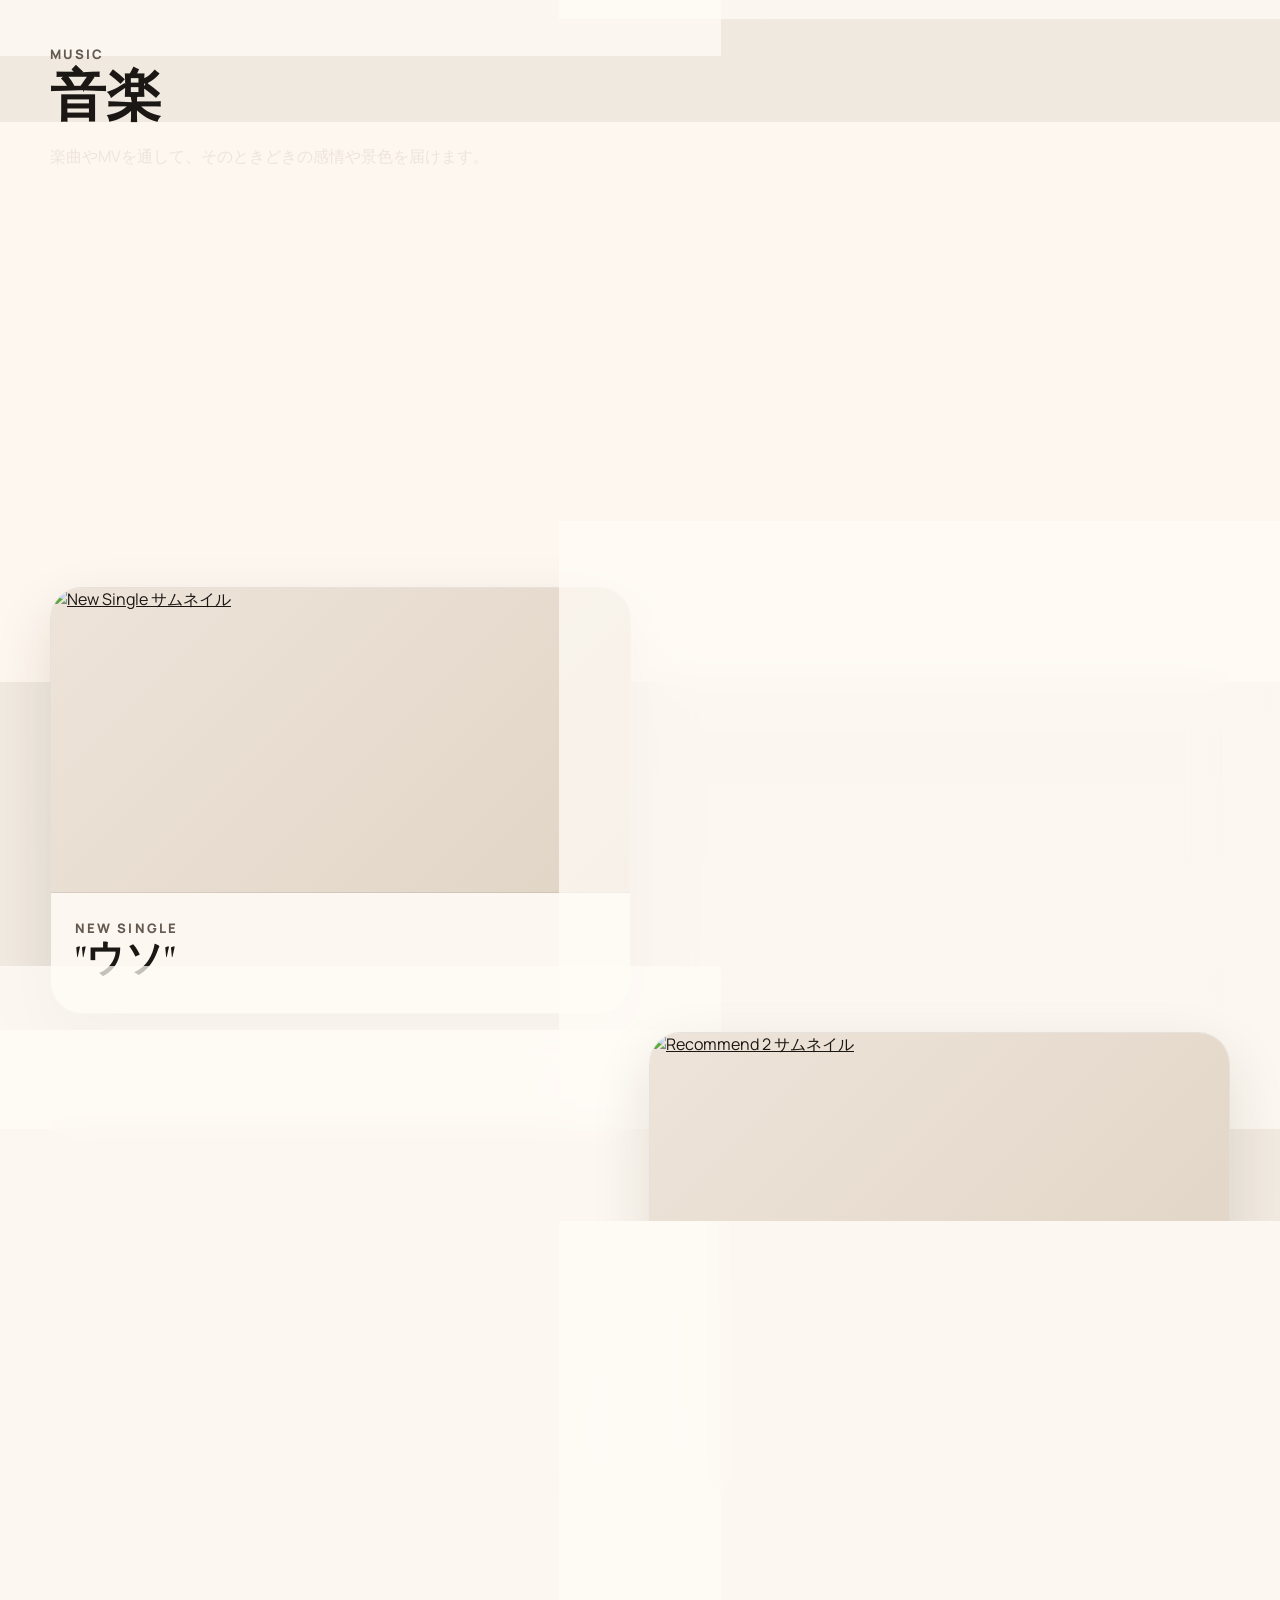
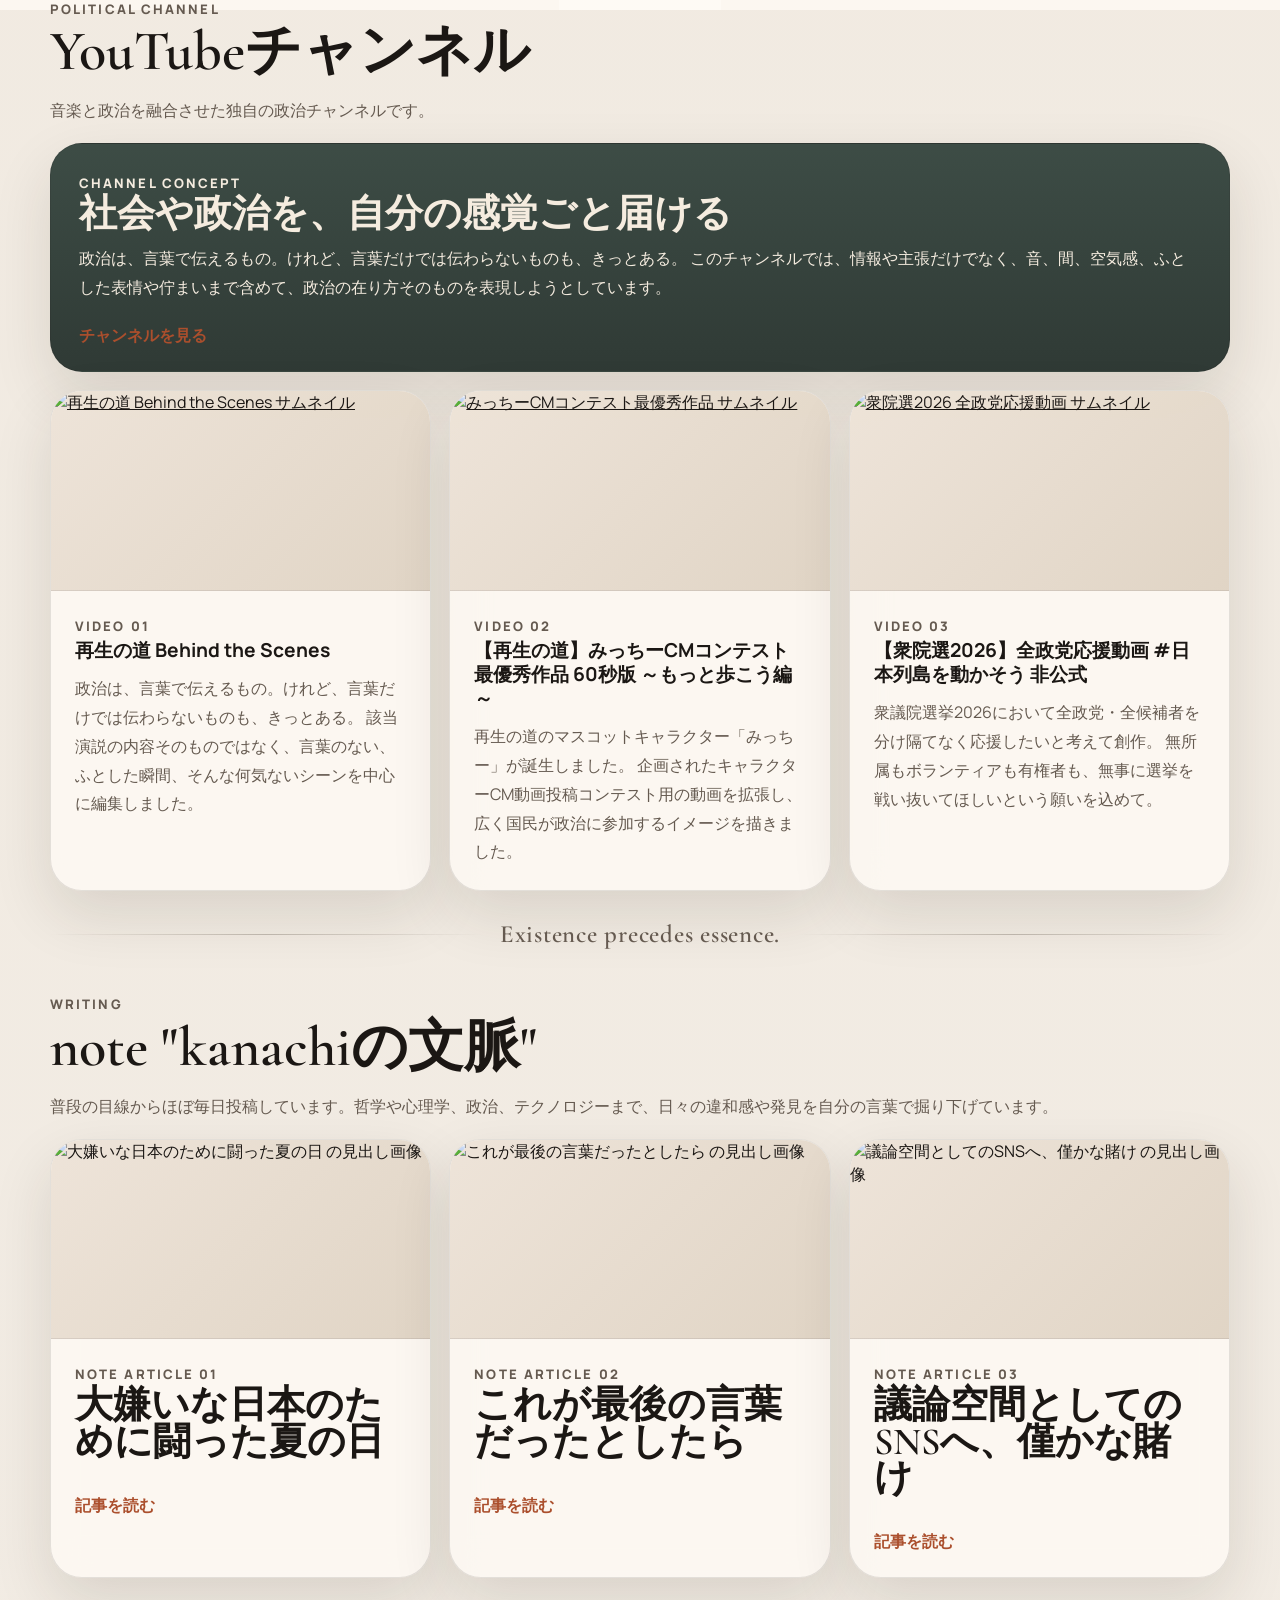
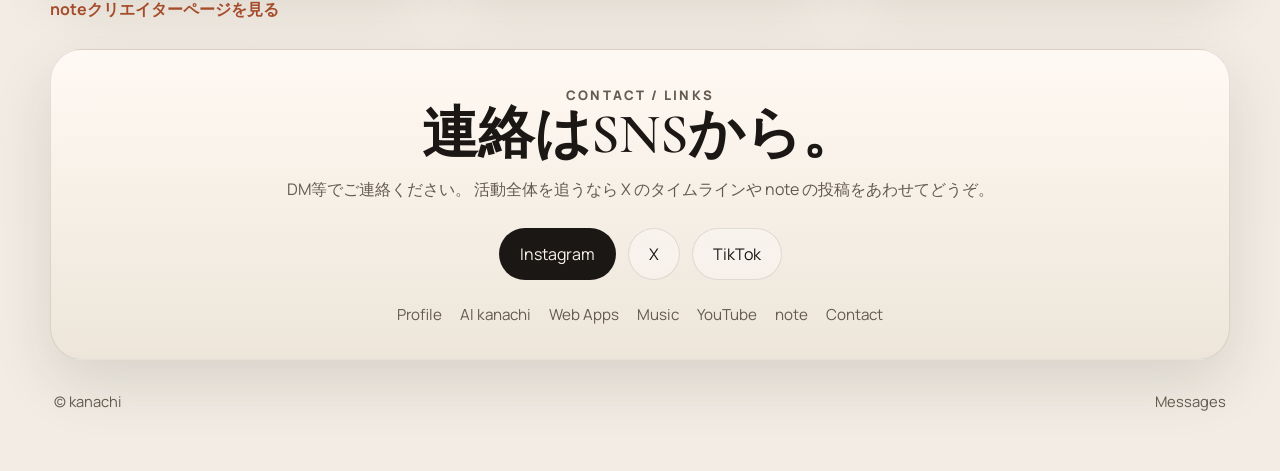
==== commit d0472863: "Refresh media section cards" ====
--- a/index.html
+++ b/index.html
@@ -151,7 +151,6 @@
                 <span>Visual Design</span>
                 <span>Playful</span>
               </div>
-              <a class="text-link" href="https://kanachi0707.github.io/memorypuzzle/" target="_blank" rel="noreferrer">アプリを見る</a>
             </div>
           </article>
           <article class="project-card project-card--media">
@@ -169,7 +168,6 @@
                 <span>Frontend</span>
                 <span>Mobile First</span>
               </div>
-              <a class="text-link" href="https://kanachi0707.github.io/warikan/" target="_blank" rel="noreferrer">アプリを見る</a>
             </div>
           </article>
           <article class="project-card project-card--media">
@@ -187,7 +185,6 @@
                 <span>Daily Use</span>
                 <span>Character UI</span>
               </div>
-              <a class="text-link" href="https://kanachi0707.github.io/shopping_mitchie/" target="_blank" rel="noreferrer">アプリを見る</a>
             </div>
           </article>
           <article class="project-card project-card--media">
@@ -205,7 +202,6 @@
                 <span>Daily Use</span>
                 <span>Feed UI</span>
               </div>
-              <a class="text-link" href="https://todo.kanachi.art" target="_blank" rel="noreferrer">アプリを見る</a>
             </div>
           </article>
         </div>
@@ -223,38 +219,58 @@
           <h2>音楽</h2>
           <p>楽曲やMVを通して、そのときどきの感情や景色を届けます。</p>
         </div>
-        <div class="split-layout">
-          <article class="spotlight-card">
-            <p class="meta-line">Music Channel</p>
-            <h3>kanachi sound</h3>
-            <p>音楽リリースやMV、サウンドの世界観をまとめて追えるYouTubeチャンネルです。</p>
-            <a class="spotlight-card__visual" href="https://www.youtube.com/playlist?list=OLAK5uy_mONM-53iprDmlLLhr1kN8z2uVm4M3Mjqo" target="_blank" rel="noreferrer">
-              <img class="spotlight-card__image" src="https://i.ytimg.com/vi/_BJZ_tHwANk/hqdefault.jpg" alt="Dreamin' Glory ジャケット画像">
+        <div class="music-layout">
+          <article class="spotlight-card spotlight-card--music">
+            <div class="spotlight-card__body">
+              <p class="meta-line">Music Channel</p>
+              <h3>kanachi sound</h3>
+              <p>音楽リリースやMV、サウンドの世界観をお届けするYouTubeチャンネルです。</p>
+              <div class="spotlight-actions">
+                <a class="button button--solid button--youtube" href="https://www.youtube.com/@kanachisound" target="_blank" rel="noreferrer">YouTube</a>
+                <a class="button button--ghost button--brown" href="https://www.youtube.com/playlist?list=OLAK5uy_mONM-53iprDmlLLhr1kN8z2uVm4M3Mjqo" target="_blank" rel="noreferrer">New Album "Dreamin' Glory"</a>
+                <a class="button button--ghost button--spotify" href="https://open.spotify.com/intl-ja/artist/4AO9dqFH0HBw1gTDDOHeIQ" target="_blank" rel="noreferrer">Spotify</a>
+                <a class="button button--ghost button--apple" href="https://music.apple.com/us/artist/kanachi/1346171225" target="_blank" rel="noreferrer">Apple Music</a>
+              </div>
+            </div>
+            <a class="spotlight-card__visual spotlight-card__visual--music" href="https://www.youtube.com/playlist?list=OLAK5uy_mONM-53iprDmlLLhr1kN8z2uVm4M3Mjqo" target="_blank" rel="noreferrer">
+              <img class="spotlight-card__image spotlight-card__image--music" src="https://i.ytimg.com/vi/_BJZ_tHwANk/hqdefault.jpg" alt="Dreamin' Glory ジャケット画像">
             </a>
-            <div class="spotlight-actions">
-              <a class="button button--solid" href="https://www.youtube.com/@kanachisound" target="_blank" rel="noreferrer">音楽チャンネルを見る</a>
-              <a class="button button--ghost" href="https://www.youtube.com/playlist?list=OLAK5uy_mONM-53iprDmlLLhr1kN8z2uVm4M3Mjqo" target="_blank" rel="noreferrer">アルバム "Dreamin' Glory" を聴く</a>
-            </div>
-          </article>
-          <div class="stack-list">
+          </article>
+          <div class="music-grid">
             <article class="mini-card mini-card--media">
-              <a class="mini-card__visual" href="https://youtube.com/playlist?list=OLAK5uy_mSwegW7PwsdAsZ01VCBwgesSqKFGflDHw&si=W1vGJjs-WfnSrsyW" target="_blank" rel="noreferrer">
-                <img class="mini-card__image" src="https://i.ytimg.com/vi/WN7avp5xdLE/hqdefault.jpg" alt="SUPERSTAR サムネイル">
+              <a class="mini-card__visual" href="https://www.youtube.com/watch?v=UaSh1jJ71oQ" target="_blank" rel="noreferrer">
+                <img class="mini-card__image" src="https://i.ytimg.com/vi/UaSh1jJ71oQ/hqdefault.jpg" alt="New Single サムネイル">
               </a>
               <div class="mini-card__body">
-                <p class="meta-line">Latest Release</p>
+                <p class="meta-line">New Single</p>
+                <h3>"ウソ"</h3>
+              </div>
+            </article>
+            <article class="mini-card mini-card--media">
+              <a class="mini-card__visual" href="https://youtu.be/tKGsreGYMgE?si=G3eKhJMNwhSmRAtg" target="_blank" rel="noreferrer">
+                <img class="mini-card__image" src="https://i.ytimg.com/vi/tKGsreGYMgE/hqdefault.jpg" alt="New MV サムネイル">
+              </a>
+              <div class="mini-card__body">
+                <p class="meta-line">New MV</p>
+                <h3>"Forgiveness"</h3>
+              </div>
+            </article>
+            <article class="mini-card mini-card--media">
+              <a class="mini-card__visual" href="https://www.youtube.com/watch?v=vTpxV13BT8c" target="_blank" rel="noreferrer">
+                <img class="mini-card__image" src="https://i.ytimg.com/vi/vTpxV13BT8c/hqdefault.jpg" alt="Recommend 1 サムネイル">
+              </a>
+              <div class="mini-card__body">
+                <p class="meta-line">Recommend 1</p>
+                <h3>DJ kanachi Star NIGHT PARTY 13500C0</h3>
+              </div>
+            </article>
+            <article class="mini-card mini-card--media">
+              <a class="mini-card__visual" href="https://www.youtube.com/watch?v=WN7avp5xdLE&list=OLAK5uy_mSwegW7PwsdAsZ01VCBwgesSqKFGflDHw" target="_blank" rel="noreferrer">
+                <img class="mini-card__image" src="https://i.ytimg.com/vi/WN7avp5xdLE/hqdefault.jpg" alt="Recommend 2 サムネイル">
+              </a>
+              <div class="mini-card__body">
+                <p class="meta-line">Recommend 2</p>
                 <h3>SUPERSTAR</h3>
-                <a class="text-link" href="https://youtube.com/playlist?list=OLAK5uy_mSwegW7PwsdAsZ01VCBwgesSqKFGflDHw&si=W1vGJjs-WfnSrsyW" target="_blank" rel="noreferrer">新曲をチェック</a>
-              </div>
-            </article>
-            <article class="mini-card mini-card--media">
-              <a class="mini-card__visual" href="https://www.youtube.com/watch?v=tKGsreGYMgE" target="_blank" rel="noreferrer">
-                <img class="mini-card__image" src="https://i.ytimg.com/vi/tKGsreGYMgE/hqdefault.jpg" alt="kanachi - Forgiveness Music Video サムネイル">
-              </a>
-              <div class="mini-card__body">
-                <p class="meta-line">Past Release</p>
-                <h3>kanachi - "Forgiveness" Music Video</h3>
-                <a class="text-link" href="https://www.youtube.com/watch?v=tKGsreGYMgE" target="_blank" rel="noreferrer">動画を見る</a>
               </div>
             </article>
           </div>
@@ -285,9 +301,9 @@
           </article>
           <div class="video-grid">
             <article class="video-card">
-              <div class="video-thumb-wrap">
+              <a class="video-thumb-wrap" href="https://www.youtube.com/watch?v=J1ZR496Zzzc" target="_blank" rel="noreferrer">
                 <img class="video-thumb" src="https://img.youtube.com/vi/J1ZR496Zzzc/hqdefault.jpg" alt="再生の道 Behind the Scenes サムネイル">
-              </div>
+              </a>
               <div class="video-card__body">
                 <p class="meta-line">Video 01</p>
                 <h3 class="video-card__title--compact">再生の道 Behind the Scenes</h3>
@@ -295,13 +311,12 @@
                   政治は、言葉で伝えるもの。けれど、言葉だけでは伝わらないものも、きっとある。
                   該当演説の内容そのものではなく、言葉のない、ふとした瞬間、そんな何気ないシーンを中心に編集しました。
                 </p>
-                <a class="text-link" href="https://www.youtube.com/watch?v=J1ZR496Zzzc" target="_blank" rel="noreferrer">動画を見る</a>
               </div>
             </article>
             <article class="video-card">
-              <div class="video-thumb-wrap">
+              <a class="video-thumb-wrap" href="https://www.youtube.com/watch?v=C3FgVC5IKrI" target="_blank" rel="noreferrer">
                 <img class="video-thumb" src="https://img.youtube.com/vi/C3FgVC5IKrI/hqdefault.jpg" alt="みっちーCMコンテスト最優秀作品 サムネイル">
-              </div>
+              </a>
               <div class="video-card__body">
                 <p class="meta-line">Video 02</p>
                 <h3 class="video-card__title--compact">【再生の道】みっちーCMコンテスト最優秀作品 60秒版 ～もっと歩こう編～</h3>
@@ -309,13 +324,12 @@
                   再生の道のマスコットキャラクター「みっちー」が誕生しました。
                   企画されたキャラクターCM動画投稿コンテスト用の動画を拡張し、広く国民が政治に参加するイメージを描きました。
                 </p>
-                <a class="text-link" href="https://www.youtube.com/watch?v=C3FgVC5IKrI" target="_blank" rel="noreferrer">動画を見る</a>
               </div>
             </article>
             <article class="video-card">
-              <div class="video-thumb-wrap">
+              <a class="video-thumb-wrap" href="https://youtu.be/yLJySVWP5ug" target="_blank" rel="noreferrer">
                 <img class="video-thumb" src="https://img.youtube.com/vi/yLJySVWP5ug/hqdefault.jpg" alt="衆院選2026 全政党応援動画 サムネイル">
-              </div>
+              </a>
               <div class="video-card__body">
                 <p class="meta-line">Video 03</p>
                 <h3 class="video-card__title--compact">【衆院選2026】全政党応援動画 #日本列島を動かそう 非公式</h3>
@@ -323,7 +337,6 @@
                   衆議院選挙2026において全政党・全候補者を分け隔てなく応援したいと考えて創作。
                   無所属もボランティアも有権者も、無事に選挙を戦い抜いてほしいという願いを込めて。
                 </p>
-                <a class="text-link" href="https://youtu.be/yLJySVWP5ug" target="_blank" rel="noreferrer">動画を見る</a>
               </div>
             </article>
           </div>
@@ -411,3 +424,15 @@
   <script src="./script.js"></script>
 </body>
 </html>
+
+
+
+
+
+
+
+
+
+
+
+
--- a/style.css
+++ b/style.css
@@ -599,13 +599,23 @@
 
 .split-layout,
 .channel-layout,
-.editorial-grid {
+.editorial-grid,
+.music-layout,
+.music-grid {
   display: grid;
   gap: 18px;
+}
+
+.music-layout {
+  gap: 20px;
 }
 
 .split-layout {
   grid-template-columns: minmax(0, 1fr) minmax(280px, 0.7fr);
+}
+
+.music-grid {
+  grid-template-columns: repeat(2, minmax(0, 1fr));
 }
 
 .stack-list,
@@ -625,6 +635,13 @@
 .mini-card,
 .video-item {
   padding: 24px;
+}
+
+.spotlight-card--music {
+  display: grid;
+  grid-template-columns: minmax(280px, 0.78fr) minmax(0, 1.22fr);
+  align-items: center;
+  gap: 24px;
 }
 
 .channel-layout {
@@ -783,6 +800,7 @@
   .intro-grid,
   .cards-grid--works,
   .split-layout,
+  .music-grid,
   .channel-layout,
   .video-grid,
   .editorial-grid,
@@ -792,6 +810,10 @@
 
   .hero-copy {
     min-height: auto;
+  }
+
+  .spotlight-card--music {
+    grid-template-columns: 1fr;
   }
 
   .profile-card {
@@ -993,10 +1015,19 @@
   border: 1px solid rgba(27, 23, 20, 0.08);
 }
 
+.spotlight-card__visual--music {
+  margin-top: 0;
+  align-self: stretch;
+}
+
 .spotlight-card__image {
   width: 100%;
   aspect-ratio: 1.4 / 1;
   object-fit: cover;
+}
+
+.spotlight-card__image--music {
+  aspect-ratio: 2.2 / 1;
 }
 
 .spotlight-actions {
@@ -1028,3 +1059,44 @@
   object-fit: contain;
   opacity: 0.86;
 }
+
+
+
+
+.video-thumb-wrap {
+  display: block;
+}
+
+
+
+.channel-layout--stacked .channel-card {
+  min-height: auto;
+  padding-bottom: 24px;
+}
+
+
+
+.button--brown {
+  border-color: rgba(117, 78, 46, 0.35);
+  background: rgba(117, 78, 46, 0.92);
+  color: #f8f2ea;
+}
+
+
+.button--youtube {
+  background: #d93025;
+  color: #fff4f1;
+}
+
+.button--spotify {
+  border-color: rgba(30, 185, 84, 0.35);
+  background: rgba(30, 185, 84, 0.92);
+  color: #f3fff7;
+}
+
+.button--apple {
+  border-color: rgba(17, 17, 17, 0.35);
+  background: rgba(17, 17, 17, 0.94);
+  color: #f7f7f7;
+}
+
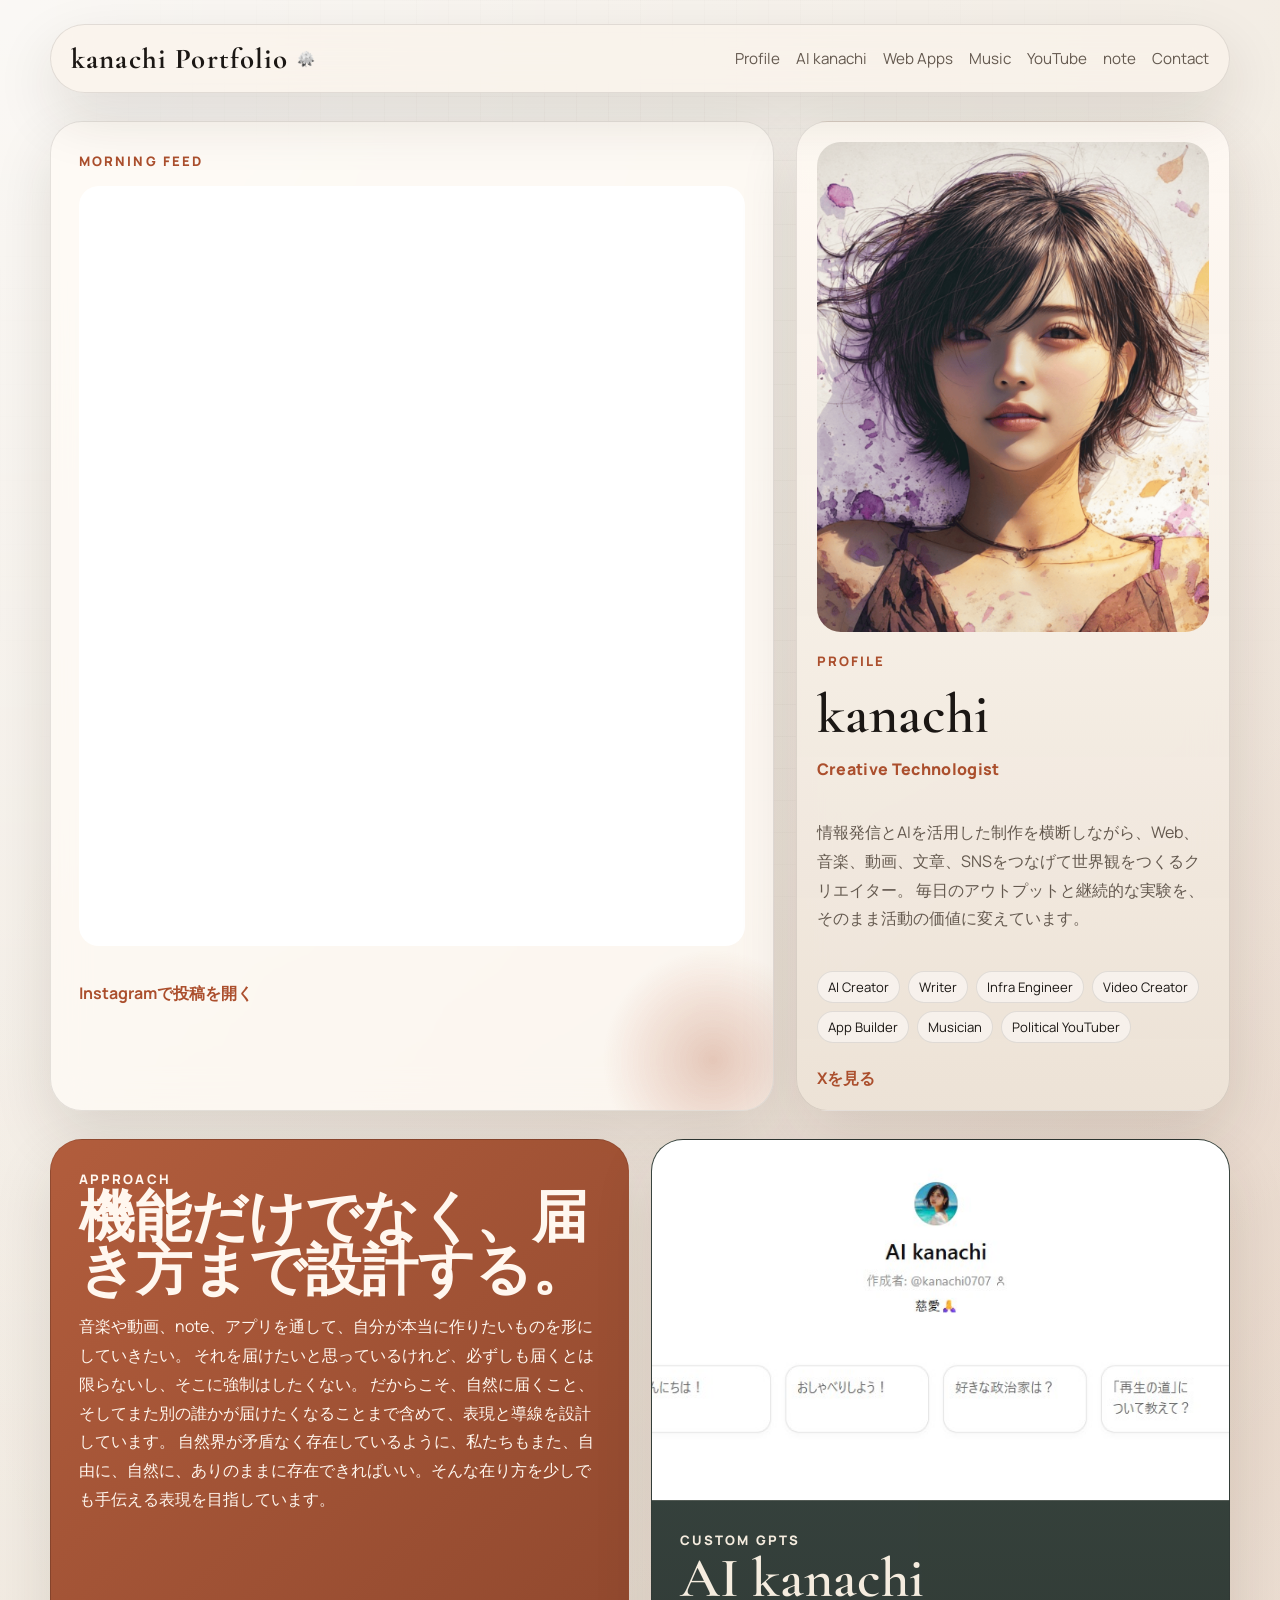
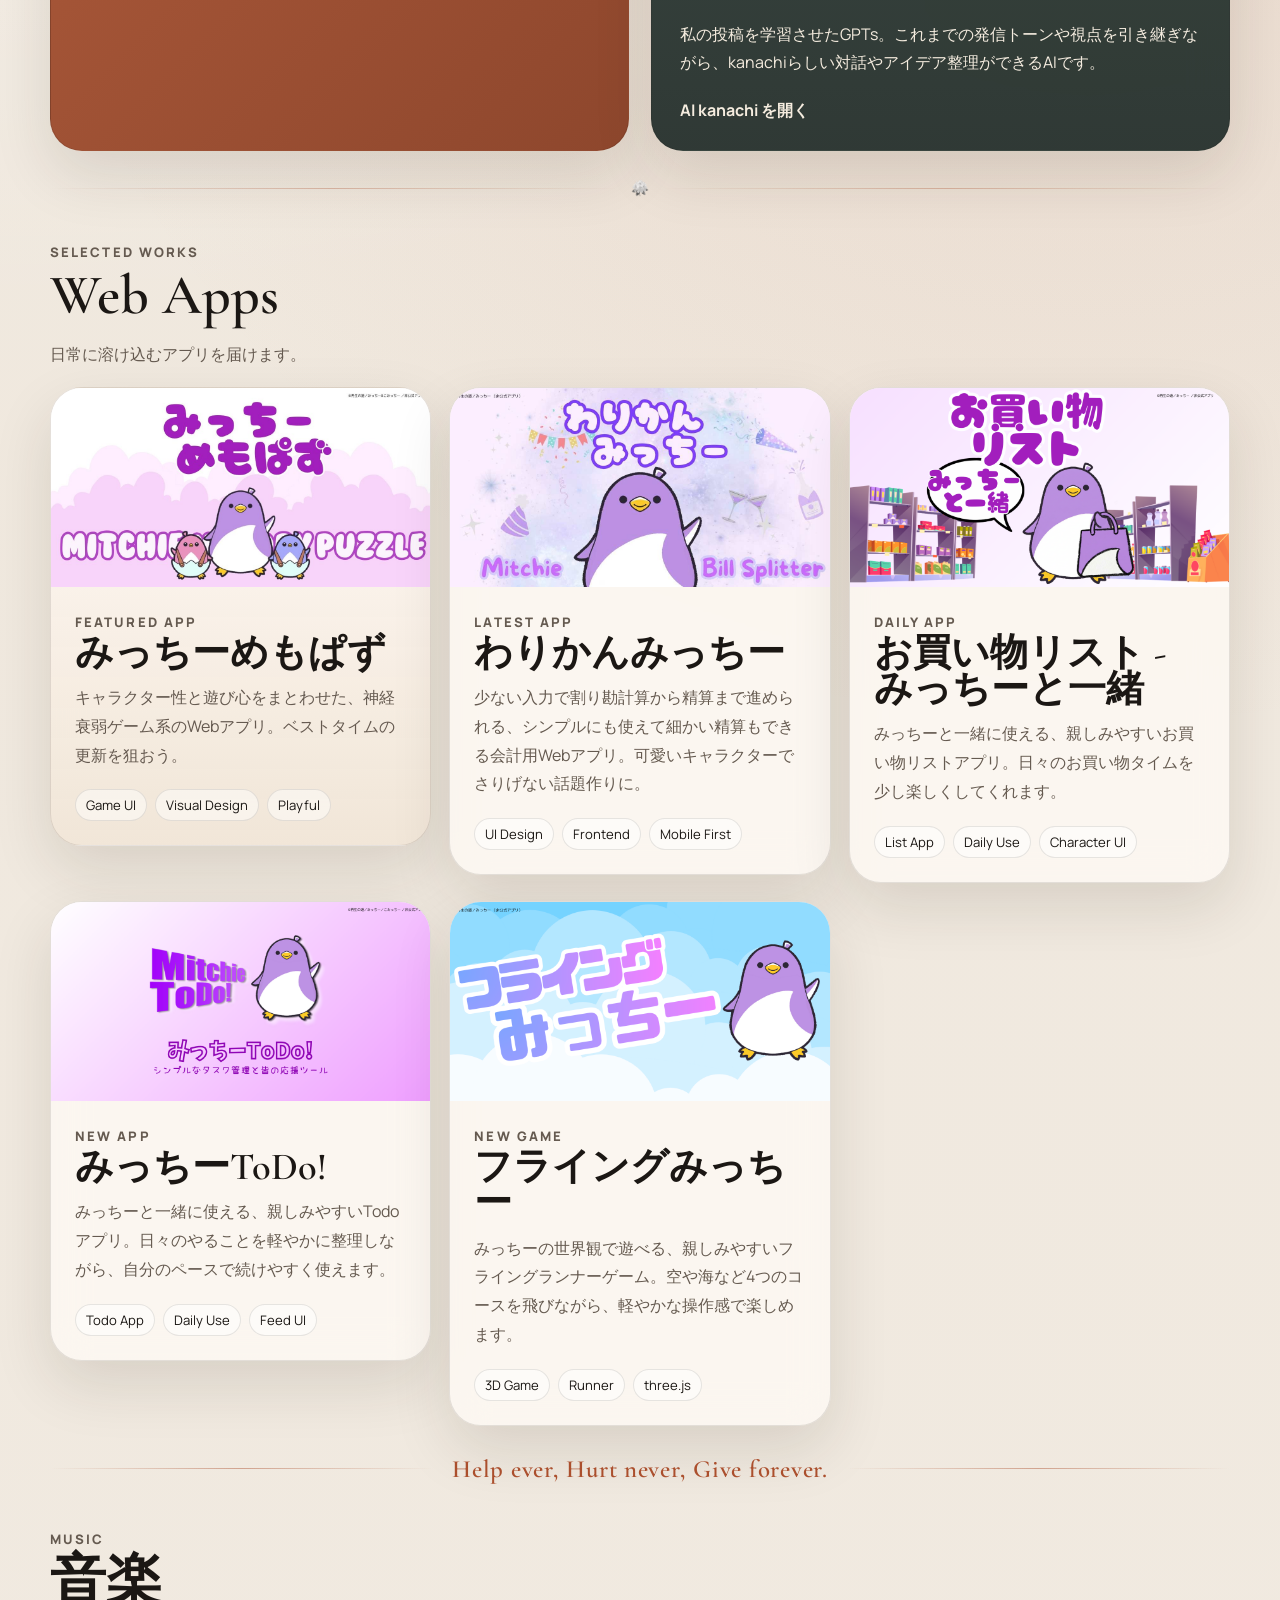
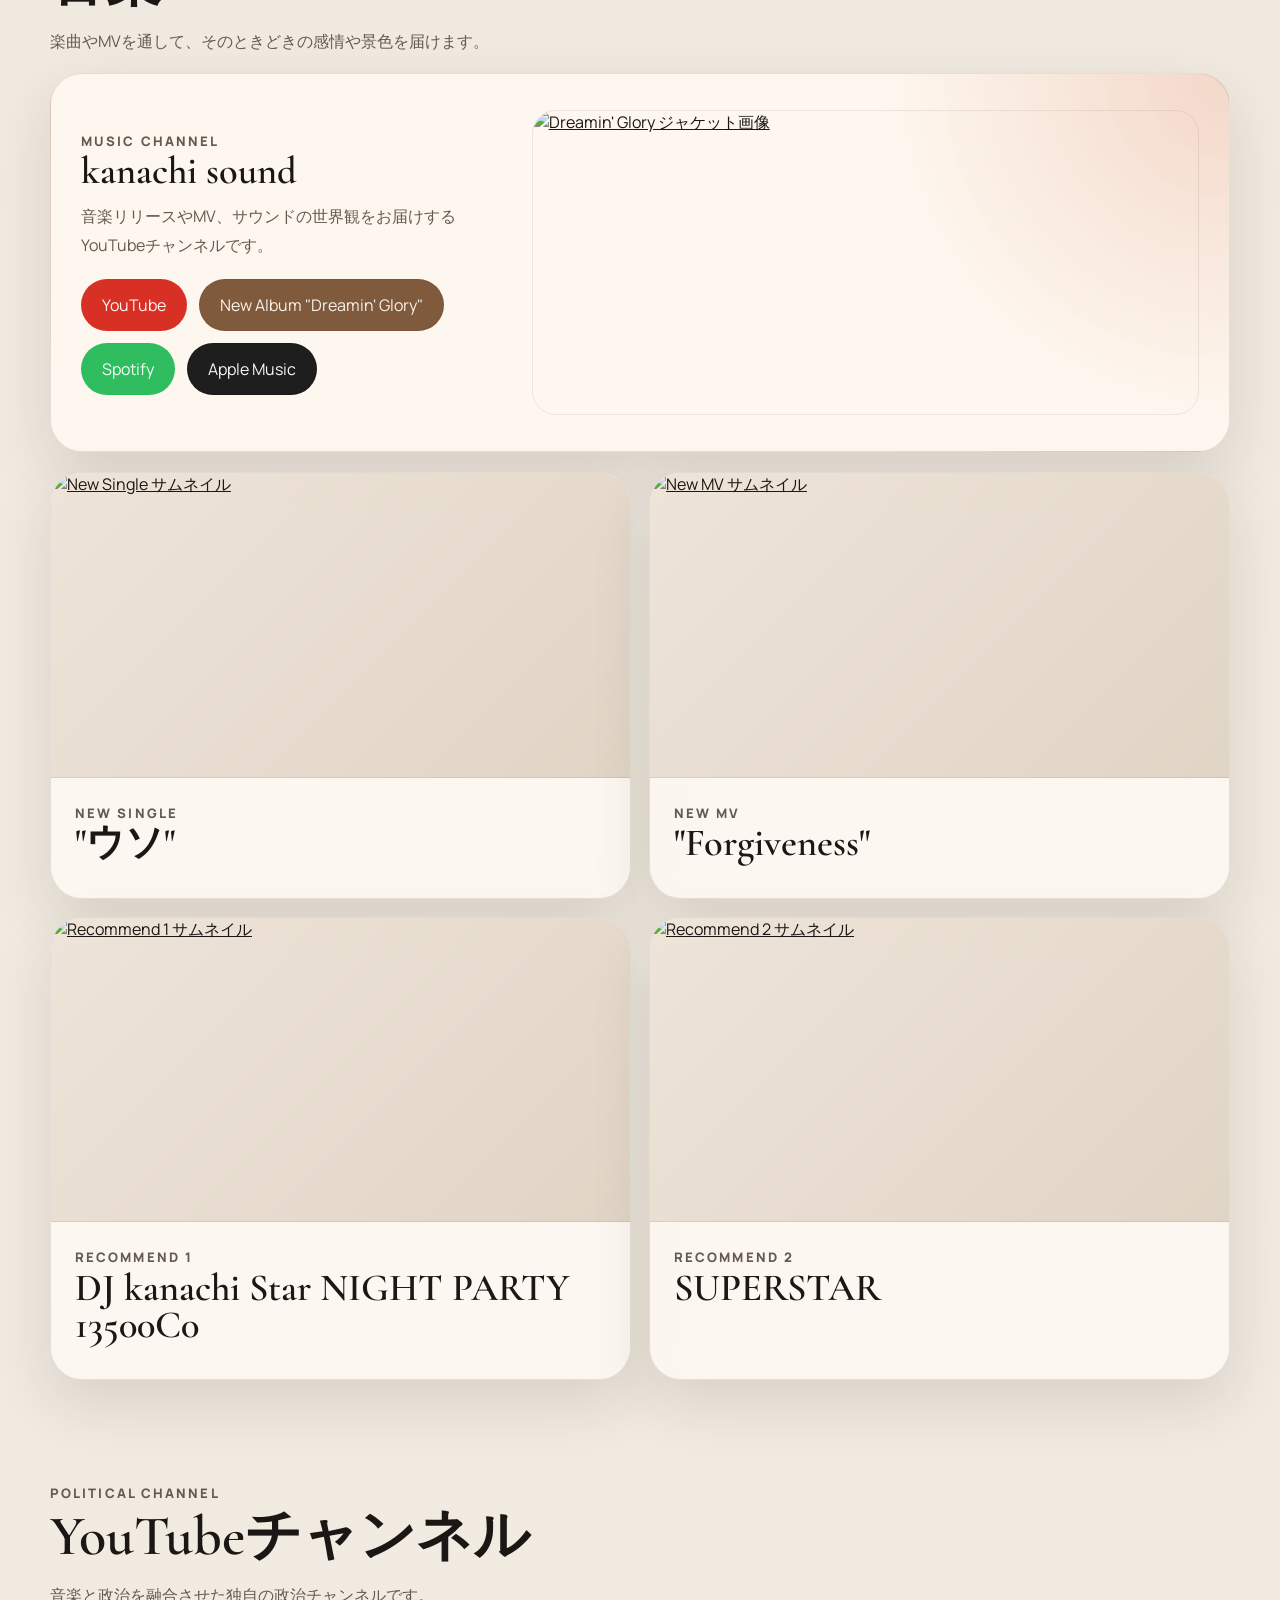
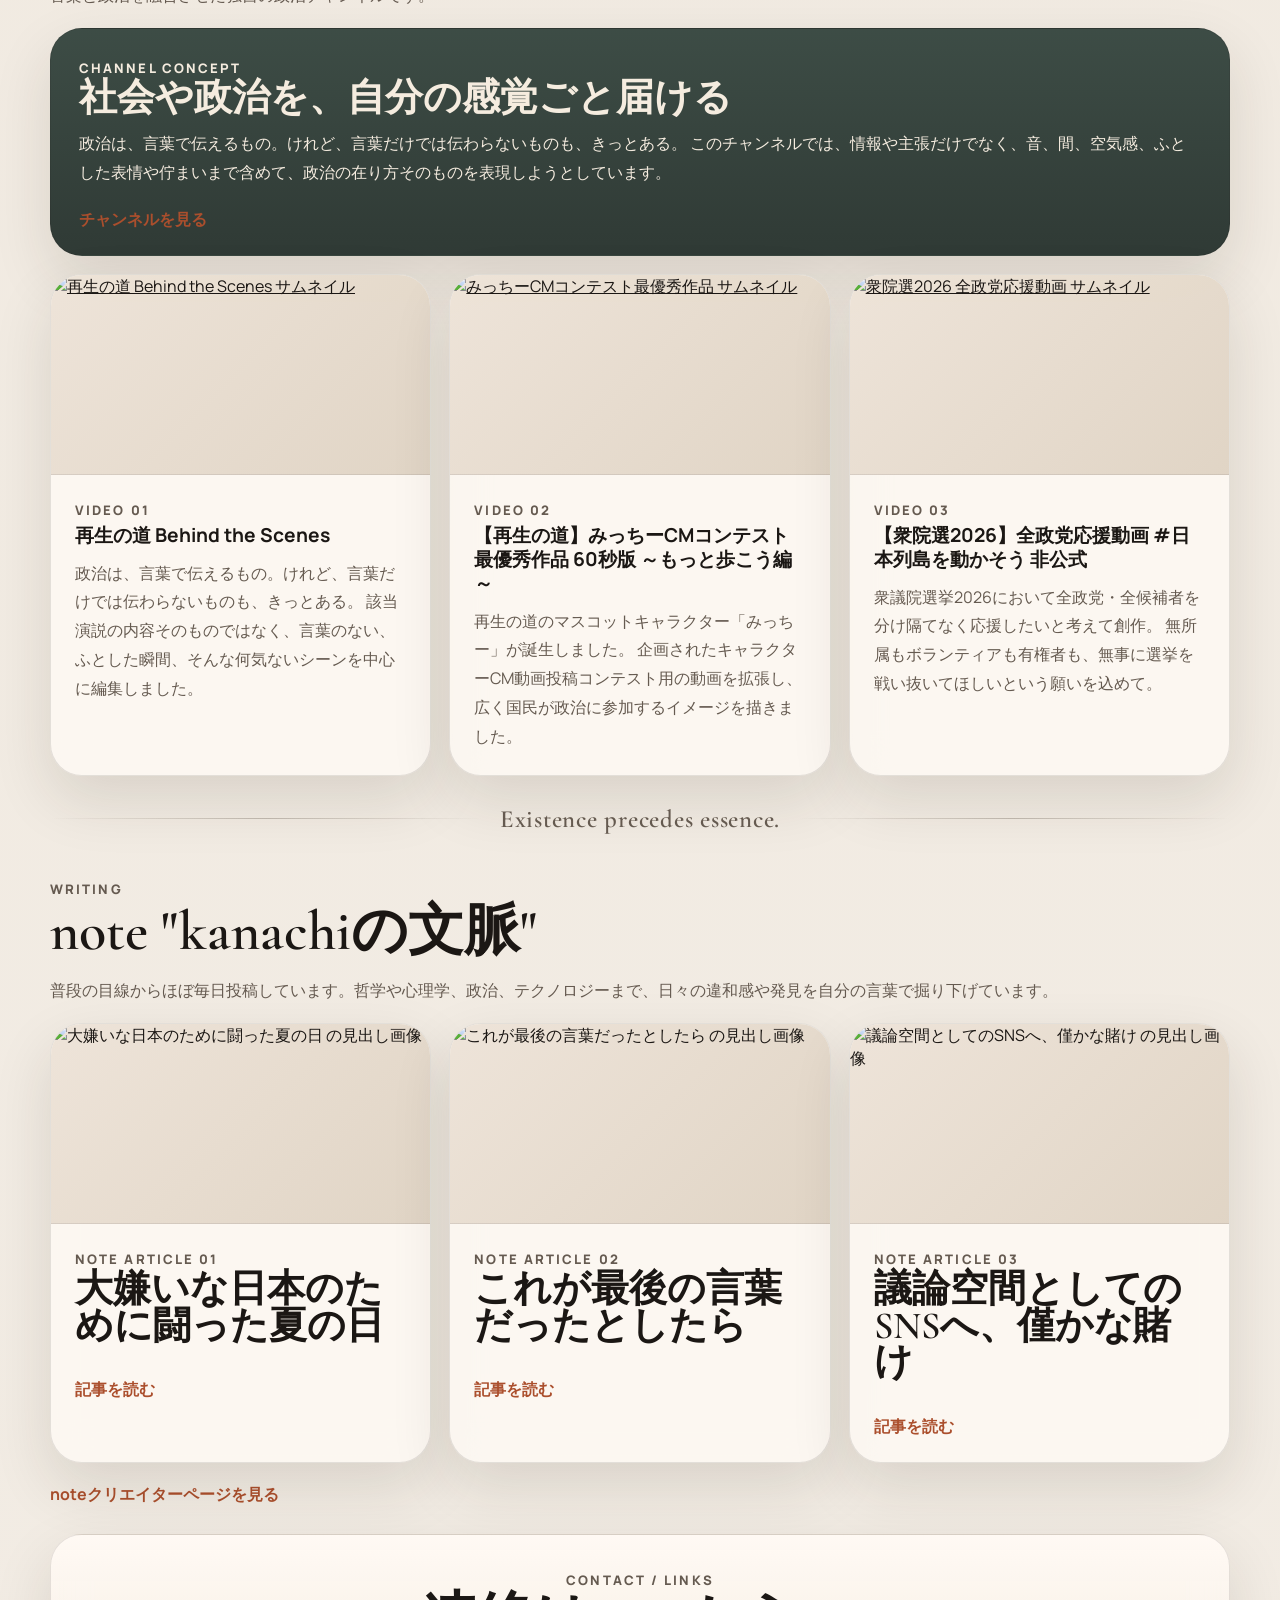
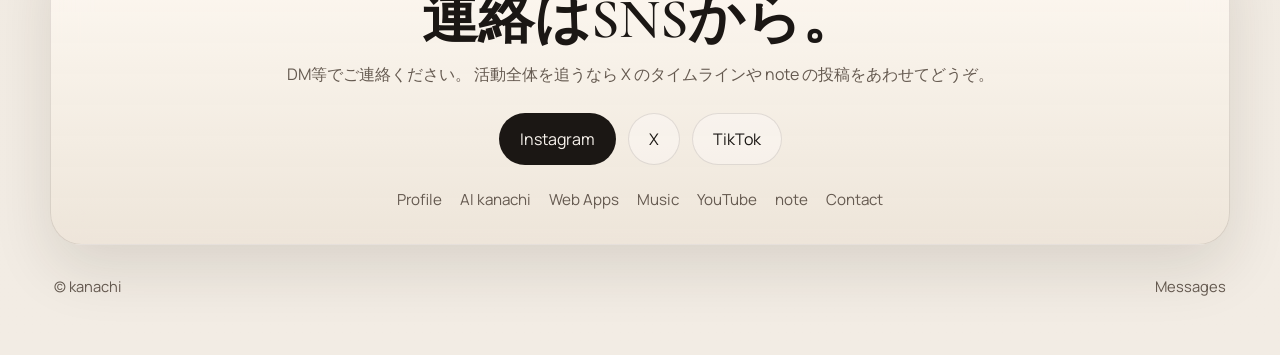
==== commit 8250b108: "Add flying micchi and refresh Instagram data" ====
--- a/index.html
+++ b/index.html
@@ -204,6 +204,23 @@
               </div>
             </div>
           </article>
+          <article class="project-card project-card--media">
+            <a class="project-visual" href="https://flying.kanachi.art/" target="_blank" rel="noreferrer">
+              <img class="project-ogp" src="./image/OGP_flying.png" alt="フライングみっちー のOGP画像">
+            </a>
+            <div class="project-content">
+              <p class="meta-line">New Game</p>
+              <h3>フライングみっちー</h3>
+              <p>
+                みっちーの世界観で遊べる、親しみやすいフライングランナーゲーム。空や海など4つのコースを飛びながら、軽やかな操作感で楽しめます。
+              </p>
+              <div class="tag-row">
+                <span>3D Game</span>
+                <span>Runner</span>
+                <span>three.js</span>
+              </div>
+            </div>
+          </article>
         </div>
       </section>
 
--- a/style.css
+++ b/style.css
@@ -510,7 +510,7 @@
 }
 
 .cards-grid--works {
-  grid-template-columns: repeat(2, minmax(0, 1fr));
+  grid-template-columns: repeat(3, minmax(0, 1fr));
   align-items: start;
 }
 
@@ -793,6 +793,12 @@
 .reveal.is-visible {
   opacity: 1;
   transform: translateY(0);
+}
+
+@media (max-width: 1240px) {
+  .cards-grid--works {
+    grid-template-columns: repeat(2, minmax(0, 1fr));
+  }
 }
 
 @media (max-width: 920px) {
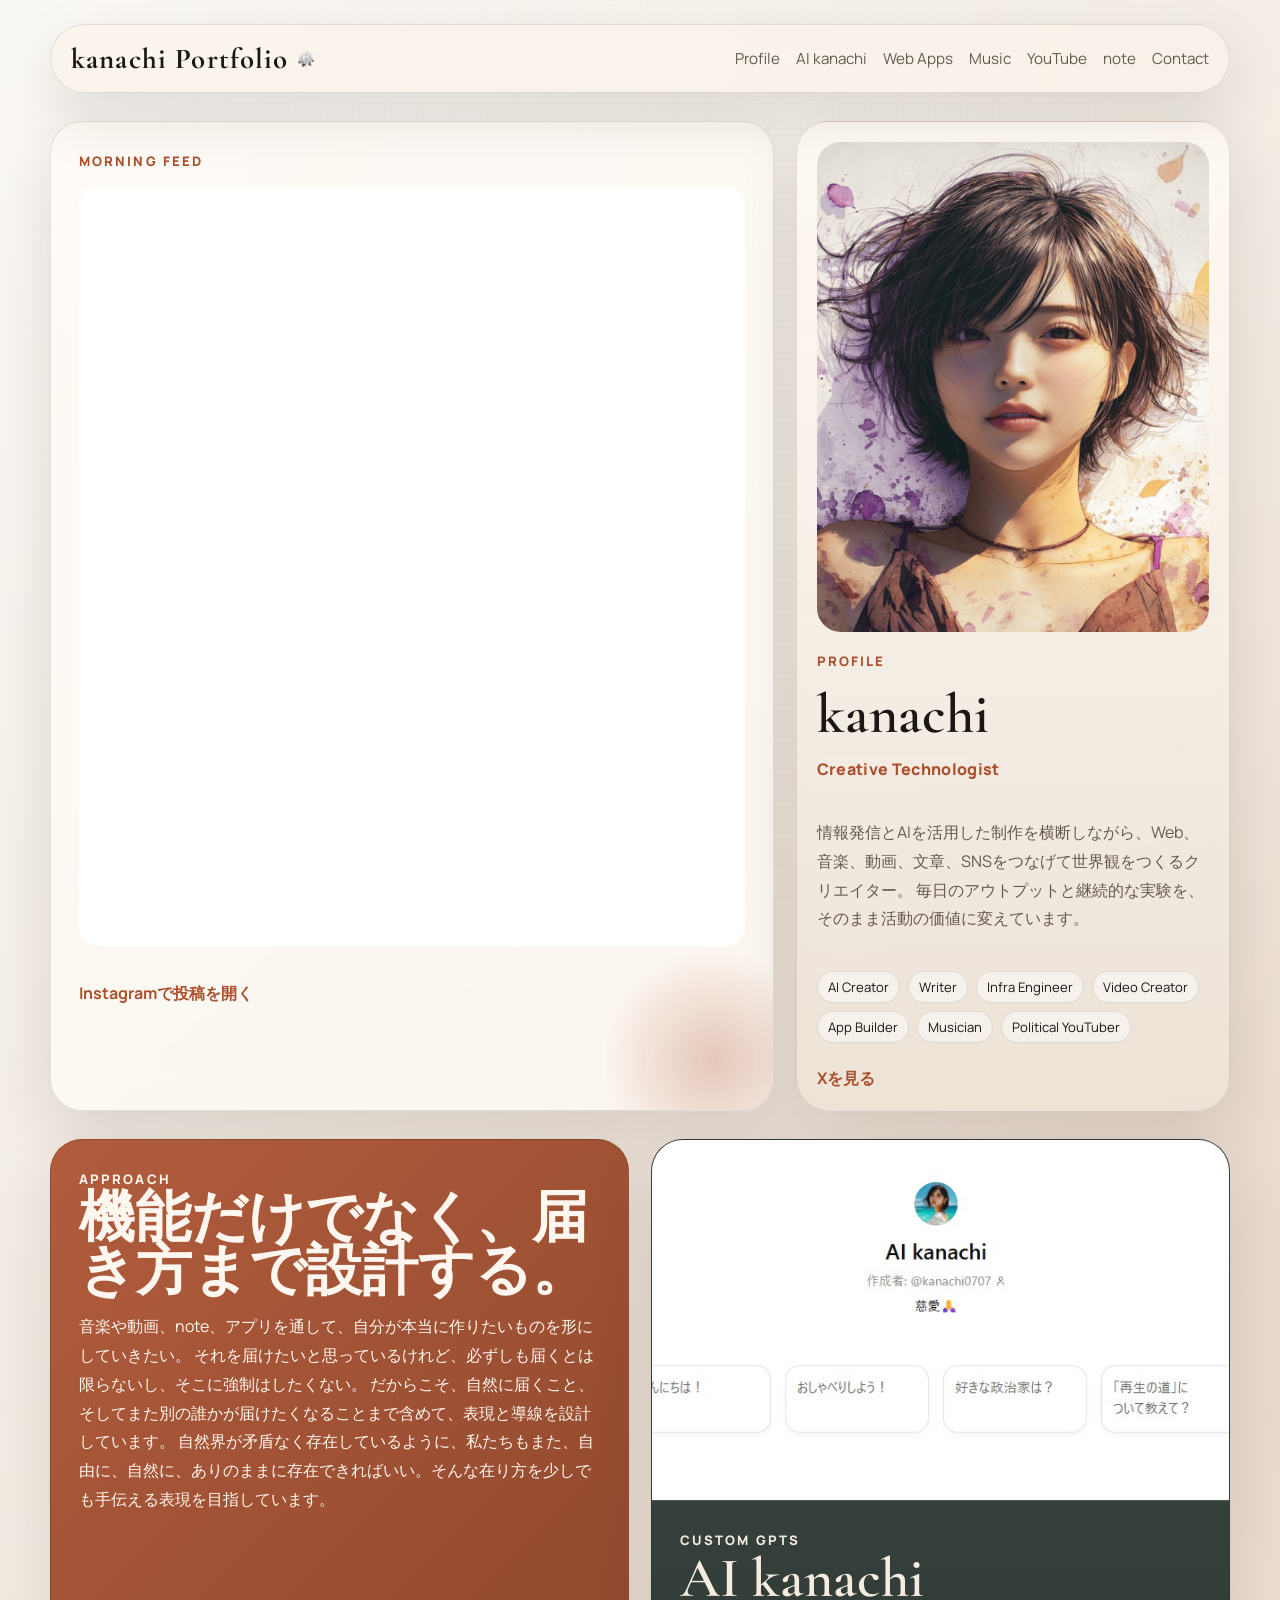
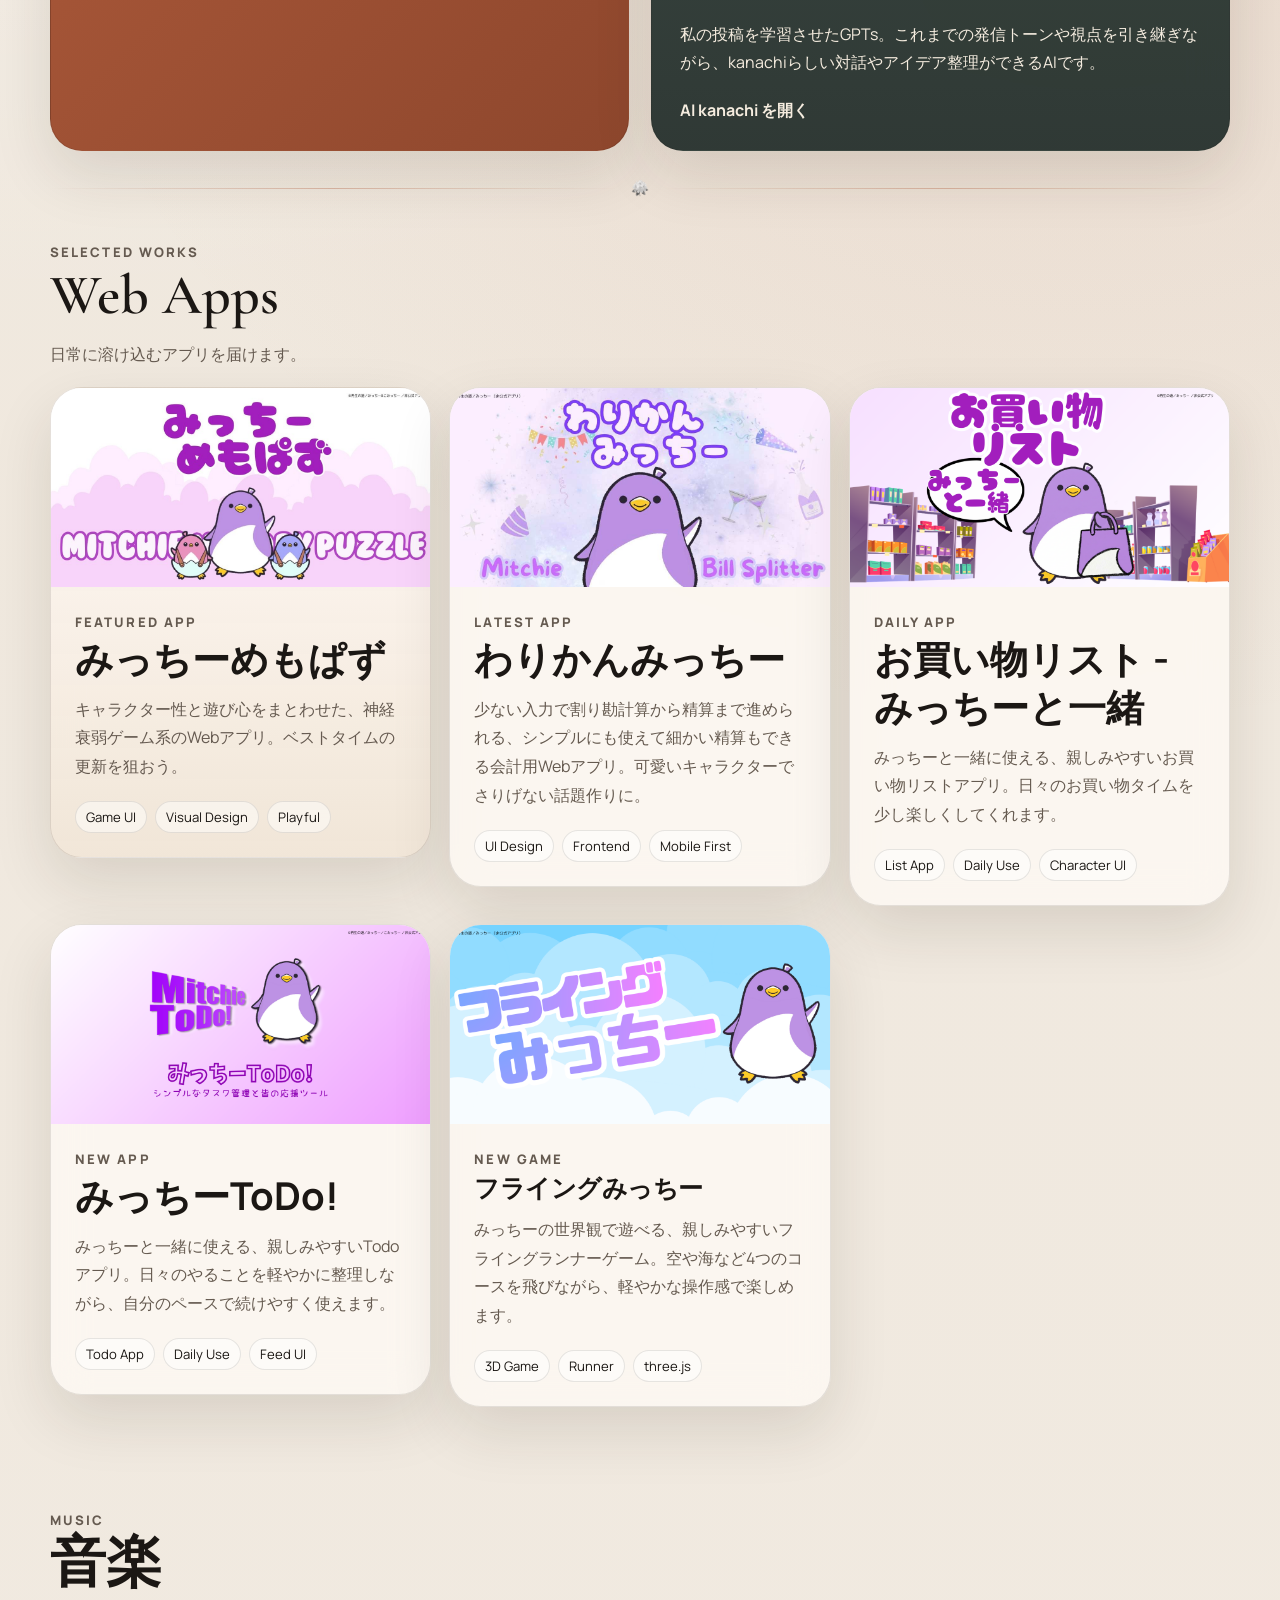
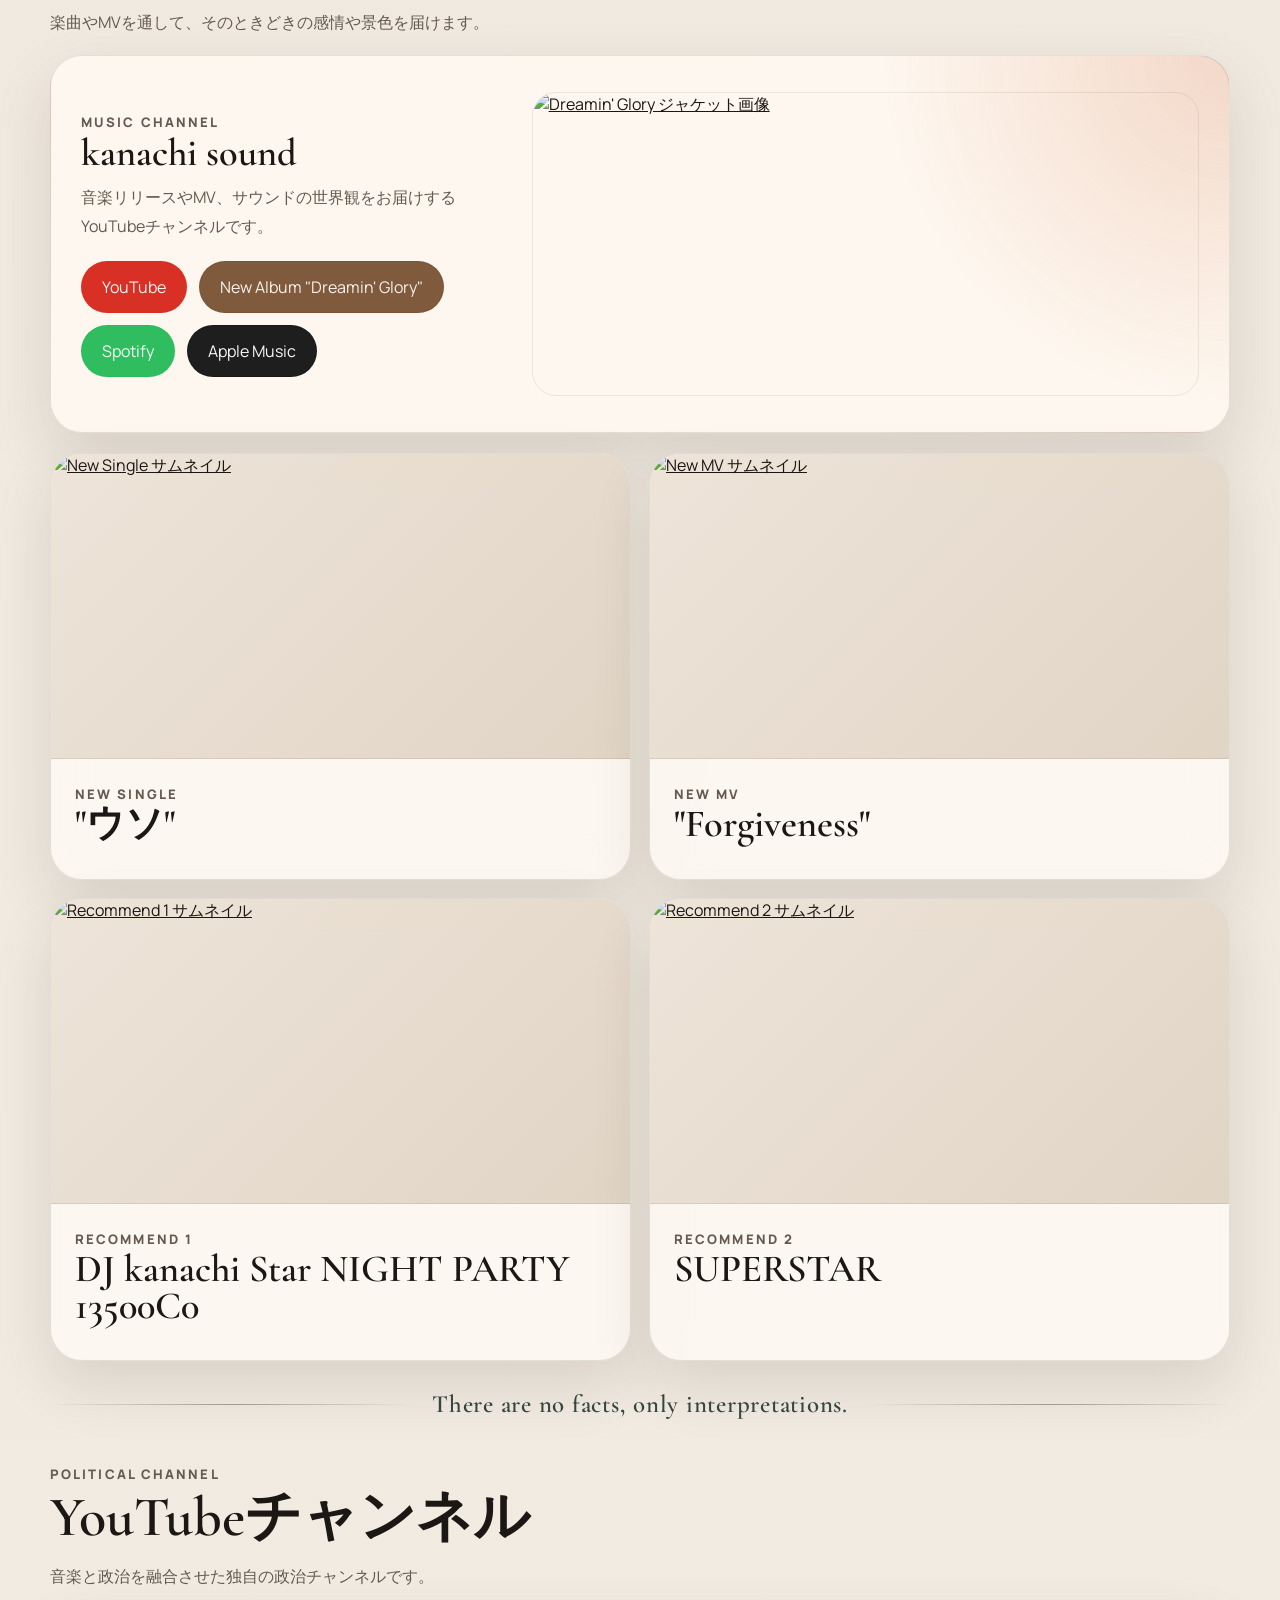
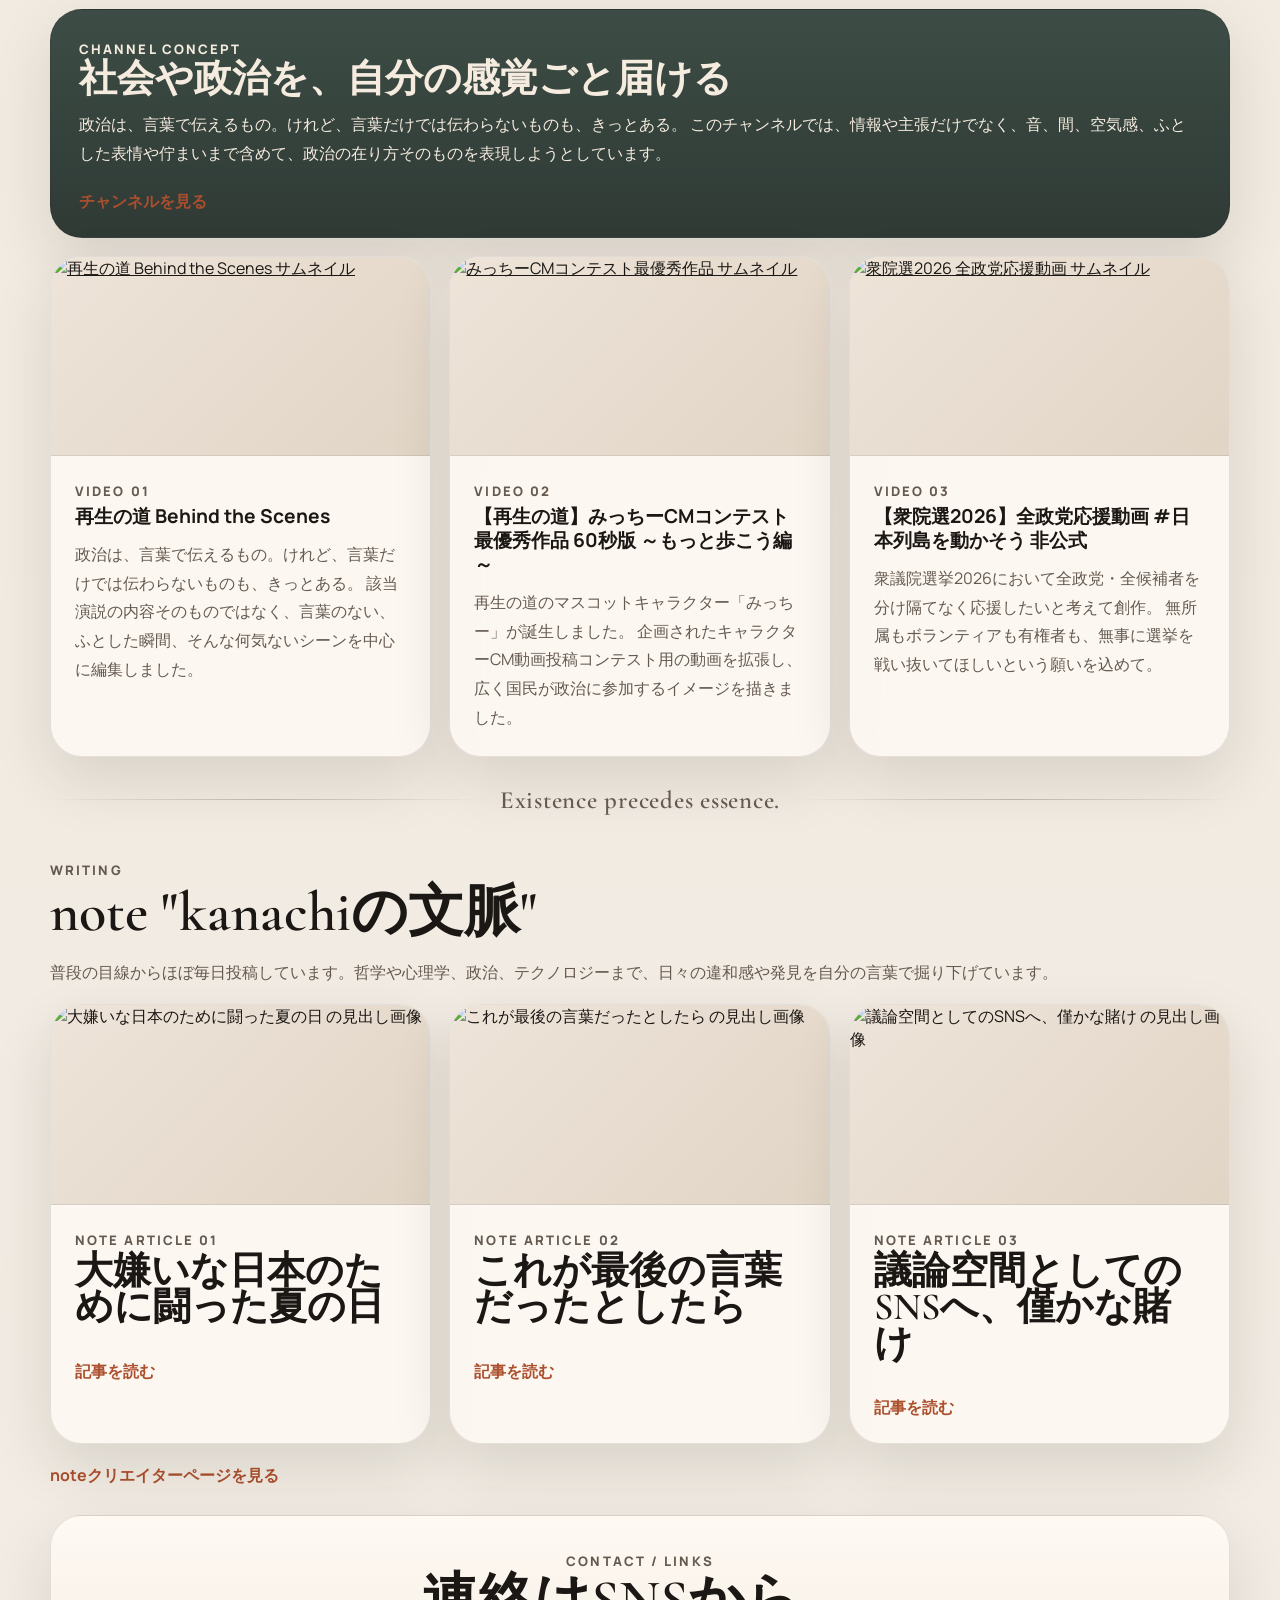
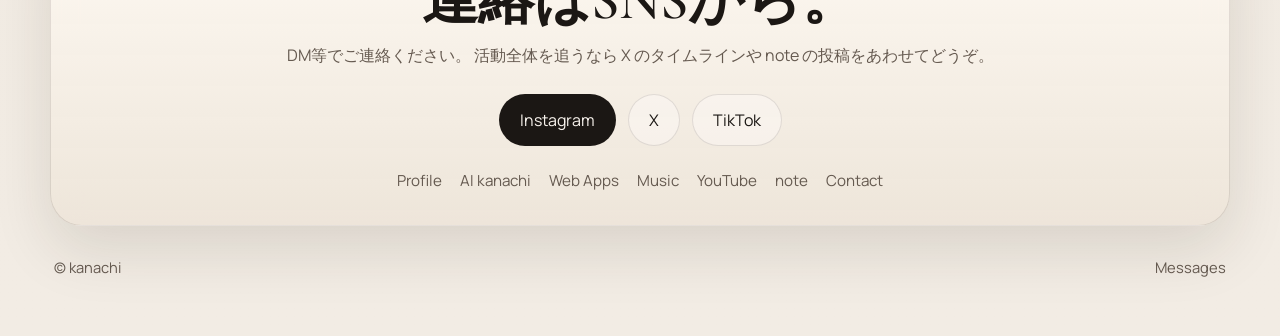
==== commit c2d3f208: "Refine flying micchi title fit" ====
--- a/index.html
+++ b/index.html
@@ -210,7 +210,7 @@
             </a>
             <div class="project-content">
               <p class="meta-line">New Game</p>
-              <h3>フライングみっちー</h3>
+              <h3 class="project-title--compact">フライングみっちー</h3>
               <p>
                 みっちーの世界観で遊べる、親しみやすいフライングランナーゲーム。空や海など4つのコースを飛びながら、軽やかな操作感で楽しめます。
               </p>
--- a/style.css
+++ b/style.css
@@ -543,6 +543,19 @@
   padding: 24px;
 }
 
+.project-content h3 {
+  font-family: "Manrope", "Aptos", sans-serif;
+  font-weight: 700;
+  line-height: 1.25;
+}
+
+.project-title--compact {
+  font-size: clamp(1.55rem, 1.95vw, 1.8rem);
+  line-height: 1.18;
+  letter-spacing: -0.02em;
+  white-space: nowrap;
+}
+
 .video-card__body h3 {
   font-family: "Manrope", "Aptos", sans-serif;
   font-weight: 700;
